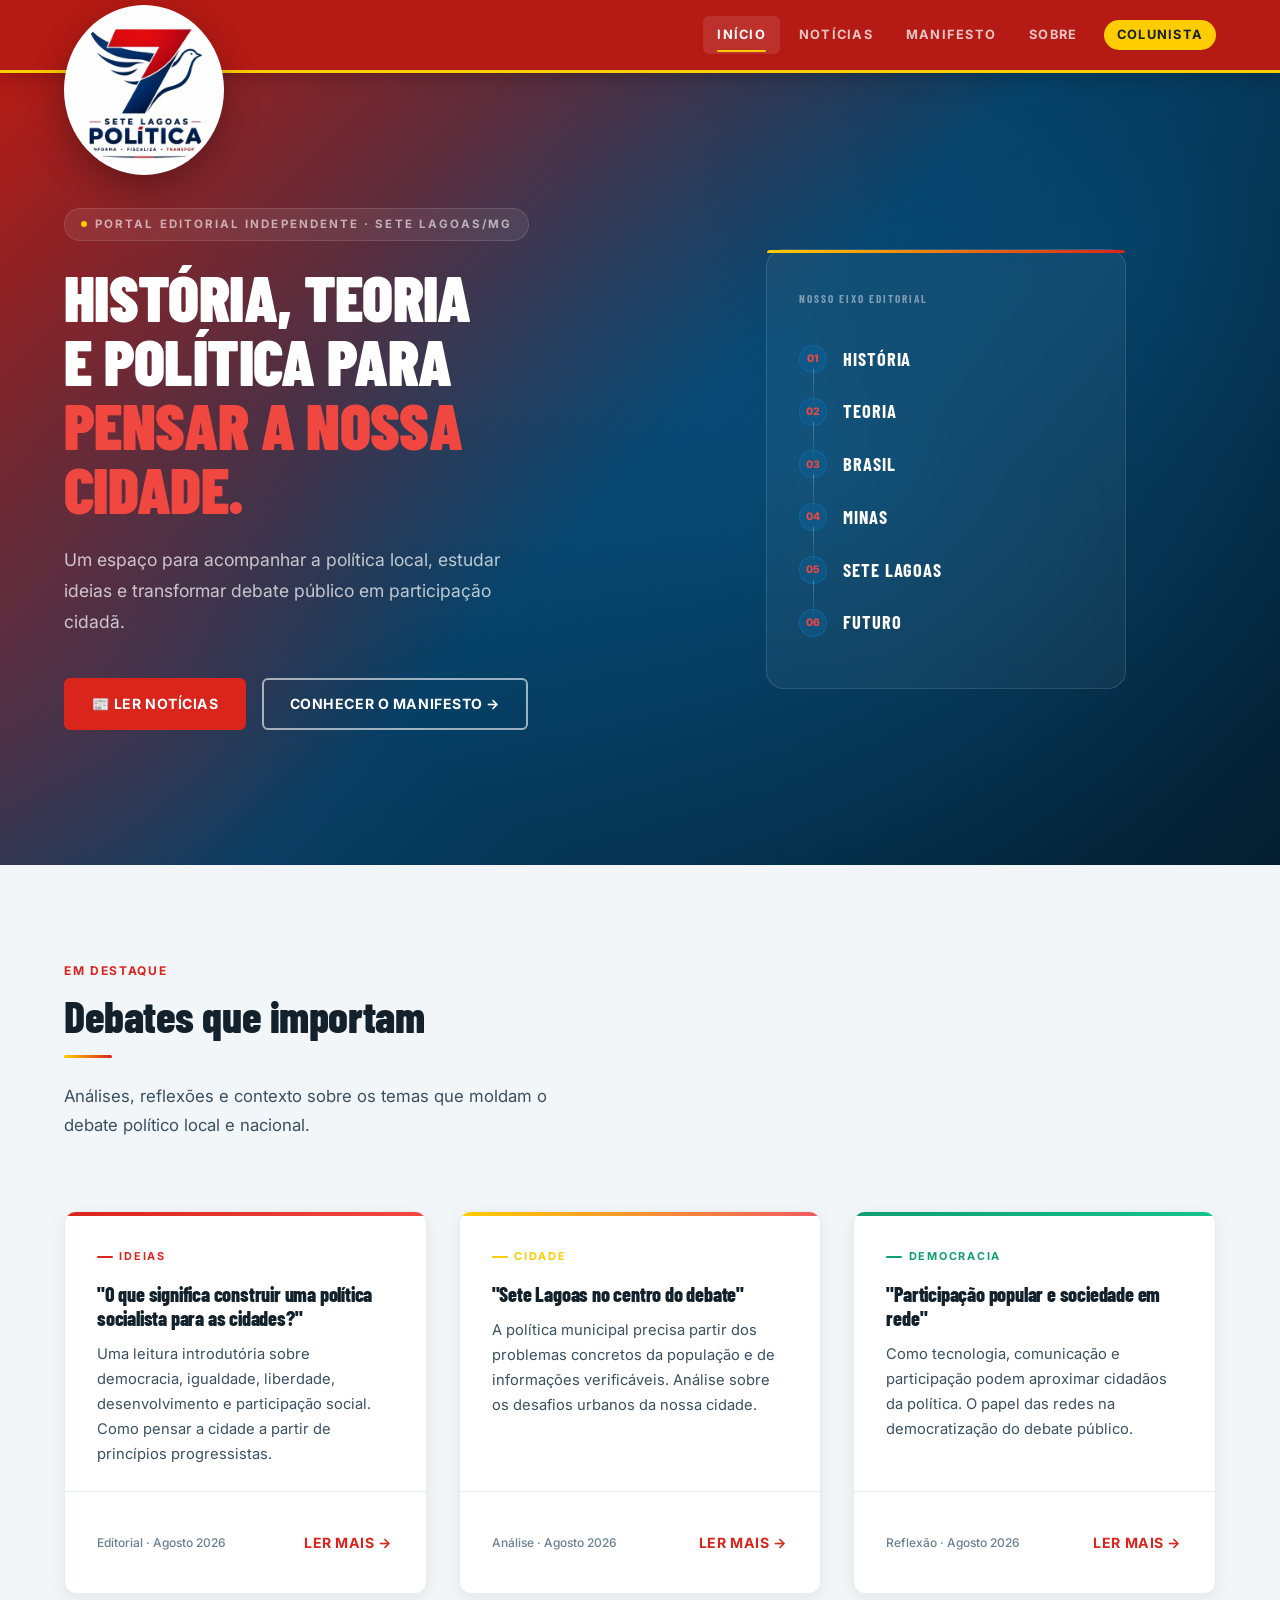
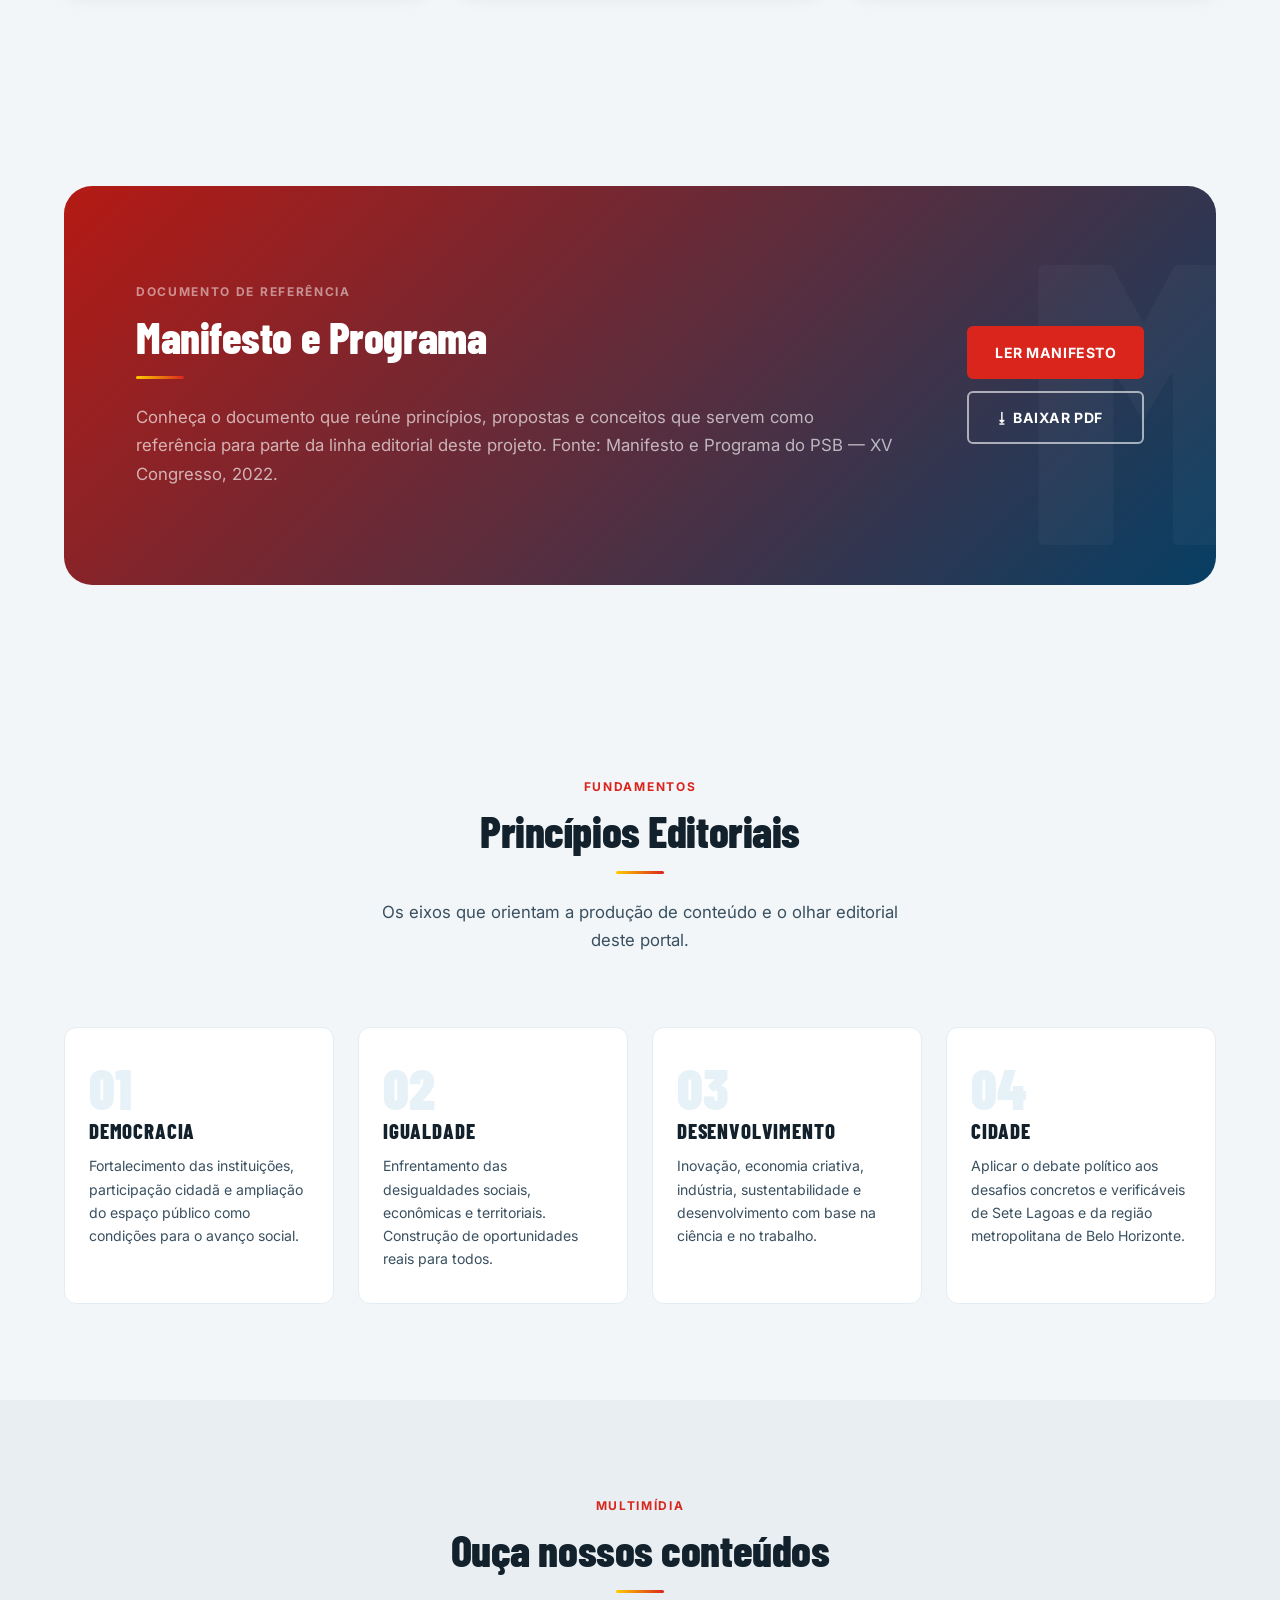
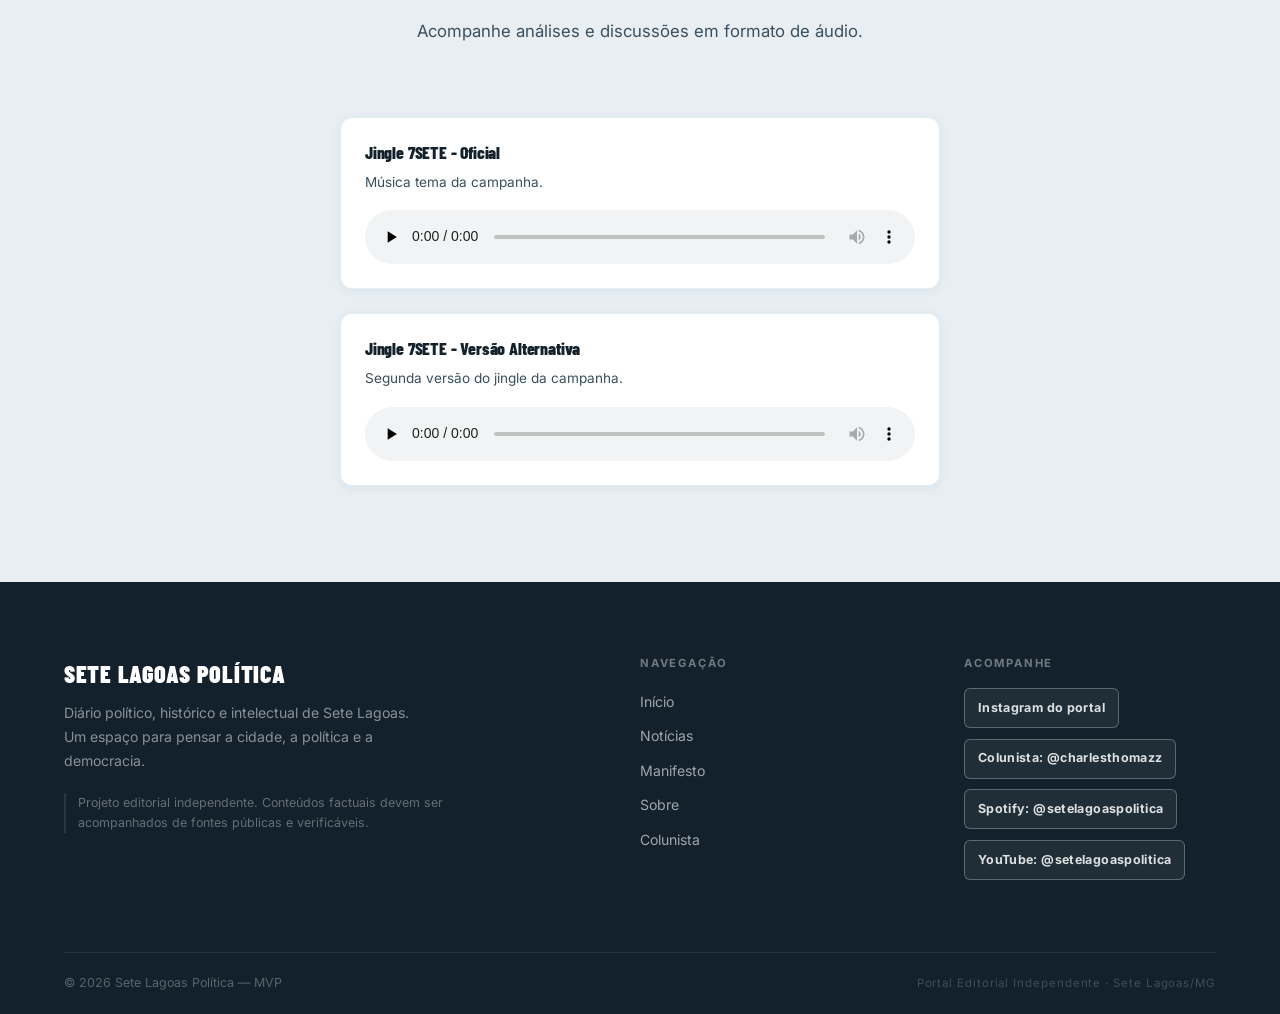
==== index.html @ 6dd32fa7 "add liks rodapé" ====
<!DOCTYPE html>
<html lang="pt-BR">
<head>
  <meta charset="UTF-8" />
  <meta name="viewport" content="width=device-width, initial-scale=1.0" />
  <meta name="description" content="Sete Lagoas Política — Diário político, histórico e intelectual de Sete Lagoas. Política municipal, análises, história e participação cidadã." />
  <meta name="keywords" content="Sete Lagoas, política, democracia, Minas Gerais, participação cidadã, análise política" />
  <meta property="og:title" content="Sete Lagoas Política" />
  <meta property="og:description" content="Diário político, histórico e intelectual de Sete Lagoas." />
  <meta property="og:type" content="website" />
  <title>Sete Lagoas Política — Início</title>
  <link rel="stylesheet" href="assets/css/style.css" />
  <link rel="preconnect" href="https://fonts.googleapis.com" />
  <link rel="preconnect" href="https://fonts.gstatic.com" crossorigin />
  <link href="https://fonts.googleapis.com/css2?family=Inter:wght@400;500;600;700;800;900&family=Barlow+Condensed:wght@500;700;800;900&display=swap" rel="stylesheet" />
</head>
<body>

<!-- Barra de progresso de leitura -->
<div id="reading-progress" class="reading-progress" role="progressbar" aria-valuemin="0" aria-valuemax="100" aria-label="Progresso de leitura"></div>

<!-- ═══════════════════════════════════════════
     HEADER
     ═══════════════════════════════════════════ -->
<header class="site-header" role="banner">
  <div class="container header-inner">

    <!-- Logo -->
    <a href="index.html" class="site-logo logo-emblema" aria-label="Sete Lagoas Política — Início">
      <img src="assets/img/logo-384.webp" alt="Logo Sete Lagoas Política" width="384" height="384" decoding="async">
    </a>

    <!-- Navegação Desktop -->
    <nav class="site-nav" aria-label="Navegação principal">
      <a href="index.html"     class="nav-link" aria-current="page">Início</a>
      <a href="noticias.html"  class="nav-link">Notícias</a>
      <a href="manifesto.html" class="nav-link">Manifesto</a>
      <a href="sobre.html"     class="nav-link">Sobre</a>
      <a href="colunista.html" class="nav-link nav-colunista">Colunista</a>
    </nav>

    <!-- Botão Hamburger -->
    <button
      id="menu-toggle"
      class="menu-toggle"
      aria-label="Abrir menu"
      aria-expanded="false"
      aria-controls="mobile-nav"
    >
      <span></span>
      <span></span>
      <span></span>
    </button>

  </div>

  <!-- Navegação Mobile -->
  <nav id="mobile-nav" class="mobile-nav" aria-label="Menu mobile" aria-hidden="true">
    <a href="index.html"     class="mobile-nav-link">Início</a>
    <a href="noticias.html"  class="mobile-nav-link">Notícias</a>
    <a href="manifesto.html" class="mobile-nav-link">Manifesto</a>
    <a href="sobre.html"     class="mobile-nav-link">Sobre</a>
    <a href="colunista.html" class="mobile-nav-link">Colunista</a>
  </nav>
</header>

<!-- ═══════════════════════════════════════════
     MAIN
     ═══════════════════════════════════════════ -->
<main id="conteudo-principal">

  <!-- ─── HERO ─── -->
  <section class="hero" aria-label="Destaque principal">
    <div class="container">
      <div class="hero-grid">

        <!-- Conteúdo Hero -->
        <div class="hero-content">
          <span class="hero-label">
            <span class="hero-label-dot" aria-hidden="true"></span>
            Portal Editorial Independente · Sete Lagoas/MG
          </span>

          <h1 class="hero-title">
            HISTÓRIA, TEORIA<br />
            E POLÍTICA PARA<br />
            <em>PENSAR A NOSSA CIDADE.</em>
          </h1>

          <p class="hero-text">
            Um espaço para acompanhar a política local, estudar ideias e transformar
            debate público em participação cidadã.
          </p>

          <div class="hero-actions">
            <a href="noticias.html" class="btn btn-primary">
              &#128240; Ler Notícias
            </a>
            <a href="manifesto.html" class="btn btn-outline">
              Conhecer o Manifesto &#8594;
            </a>
          </div>
        </div>

        <!-- Visual Eixo Editorial -->
        <div class="hero-visual" aria-hidden="true">
          <div class="eixo-card">
            <p class="eixo-titulo">Nosso Eixo Editorial</p>
            <ol class="eixo-lista">
              <li class="eixo-item">
                <span class="eixo-num">01</span>
                <span class="eixo-text">História</span>
              </li>
              <li class="eixo-item">
                <span class="eixo-num">02</span>
                <span class="eixo-text">Teoria</span>
              </li>
              <li class="eixo-item">
                <span class="eixo-num">03</span>
                <span class="eixo-text">Brasil</span>
              </li>
              <li class="eixo-item">
                <span class="eixo-num">04</span>
                <span class="eixo-text">Minas</span>
              </li>
              <li class="eixo-item">
                <span class="eixo-num">05</span>
                <span class="eixo-text">Sete Lagoas</span>
              </li>
              <li class="eixo-item">
                <span class="eixo-num">06</span>
                <span class="eixo-text">Futuro</span>
              </li>
            </ol>
          </div>
        </div>

      </div>
    </div>
  </section>

  <!-- ─── DESTAQUES ─── -->
  <section class="section" id="destaques" aria-labelledby="titulo-destaques">
    <div class="container">
      <header class="section-header">
        <span class="section-eyebrow">Em Destaque</span>
        <h2 class="section-title" id="titulo-destaques">Debates que importam</h2>
        <div class="divider"></div>
        <p class="section-subtitle">
          Análises, reflexões e contexto sobre os temas que moldam o debate político
          local e nacional.
        </p>
      </header>

      <div class="cards-grid">

        <!-- Card 1 -->
        <article class="card fade-in" aria-labelledby="card-titulo-1">
          <div class="card-accent" aria-hidden="true"></div>
          <div class="card-body">
            <p class="card-category">Ideias</p>
            <h3 class="card-title" id="card-titulo-1">
              "O que significa construir uma política socialista para as cidades?"
            </h3>
            <p class="card-text">
              Uma leitura introdutória sobre democracia, igualdade, liberdade,
              desenvolvimento e participação social. Como pensar a cidade a partir
              de princípios progressistas.
            </p>
          </div>
          <footer class="card-footer">
            <span class="card-date">Editorial · Agosto 2026</span>
            <a href="manifesto.html" class="btn btn-ghost" aria-label="Ler mais sobre política socialista">
              Ler mais &#8594;
            </a>
          </footer>
        </article>

        <!-- Card 2 -->
        <article class="card fade-in" aria-labelledby="card-titulo-2">
          <div class="card-accent" aria-hidden="true"></div>
          <div class="card-body">
            <p class="card-category">Cidade</p>
            <h3 class="card-title" id="card-titulo-2">
              "Sete Lagoas no centro do debate"
            </h3>
            <p class="card-text">
              A política municipal precisa partir dos problemas concretos da
              população e de informações verificáveis. Análise sobre os desafios
              urbanos da nossa cidade.
            </p>
          </div>
          <footer class="card-footer">
            <span class="card-date">Análise · Agosto 2026</span>
            <a href="noticias.html" class="btn btn-ghost" aria-label="Ler mais sobre Sete Lagoas">
              Ler mais &#8594;
            </a>
          </footer>
        </article>

        <!-- Card 3 -->
        <article class="card fade-in" aria-labelledby="card-titulo-3">
          <div class="card-accent" aria-hidden="true"></div>
          <div class="card-body">
            <p class="card-category">Democracia</p>
            <h3 class="card-title" id="card-titulo-3">
              "Participação popular e sociedade em rede"
            </h3>
            <p class="card-text">
              Como tecnologia, comunicação e participação podem aproximar cidadãos
              da política. O papel das redes na democratização do debate público.
            </p>
          </div>
          <footer class="card-footer">
            <span class="card-date">Reflexão · Agosto 2026</span>
            <a href="noticias.html" class="btn btn-ghost" aria-label="Ler mais sobre democracia digital">
              Ler mais &#8594;
            </a>
          </footer>
        </article>

      </div>
    </div>
  </section>

  <!-- ─── MANIFESTO BLOCO ─── -->
  <section class="section" id="manifesto-home" aria-labelledby="titulo-manifesto-home">
    <div class="container">
      <div class="manifesto-bloco fade-in">
        <div class="manifesto-bloco-texto">
          <span class="section-eyebrow">Documento de Referência</span>
          <h2 class="section-title" id="titulo-manifesto-home">Manifesto e Programa</h2>
          <div class="divider"></div>
          <p class="section-subtitle">
            Conheça o documento que reúne princípios, propostas e conceitos que
            servem como referência para parte da linha editorial deste projeto.
            Fonte: Manifesto e Programa do PSB — XV Congresso, 2022.
          </p>
        </div>
        <div class="manifesto-actions">
          <a href="manifesto.html" class="btn btn-primary">
            Ler Manifesto
          </a>
          <a
            href="documentos/Manifesto_e_Programa_do_PSB.pdf"
            class="btn btn-outline"
            download="Manifesto_e_Programa_do_PSB.pdf"
            aria-label="Baixar PDF do Manifesto e Programa do PSB"
          >
            &#11123; Baixar PDF
          </a>
        </div>
      </div>
    </div>
  </section>

  <!-- ─── PRINCÍPIOS ─── -->
  <section class="section" id="principios" aria-labelledby="titulo-principios">
    <div class="container">
      <header class="section-header centered">
        <span class="section-eyebrow">Fundamentos</span>
        <h2 class="section-title" id="titulo-principios">Princípios Editoriais</h2>
        <div class="divider" style="margin:1rem auto 1.5rem;"></div>
        <p class="section-subtitle">
          Os eixos que orientam a produção de conteúdo e o olhar editorial deste portal.
        </p>
      </header>

      <div class="principios-grid">

        <div class="principio-item fade-in">
          <p class="principio-num" aria-hidden="true">01</p>
          <h3 class="principio-titulo">Democracia</h3>
          <p class="principio-texto">
            Fortalecimento das instituições, participação cidadã e ampliação do
            espaço público como condições para o avanço social.
          </p>
        </div>

        <div class="principio-item fade-in">
          <p class="principio-num" aria-hidden="true">02</p>
          <h3 class="principio-titulo">Igualdade</h3>
          <p class="principio-texto">
            Enfrentamento das desigualdades sociais, econômicas e territoriais.
            Construção de oportunidades reais para todos.
          </p>
        </div>

        <div class="principio-item fade-in">
          <p class="principio-num" aria-hidden="true">03</p>
          <h3 class="principio-titulo">Desenvolvimento</h3>
          <p class="principio-texto">
            Inovação, economia criativa, indústria, sustentabilidade e
            desenvolvimento com base na ciência e no trabalho.
          </p>
        </div>

        <div class="principio-item fade-in">
          <p class="principio-num" aria-hidden="true">04</p>
          <h3 class="principio-titulo">Cidade</h3>
          <p class="principio-texto">
            Aplicar o debate político aos desafios concretos e verificáveis
            de Sete Lagoas e da região metropolitana de Belo Horizonte.
          </p>
        </div>

      </div>
    </div>
  </section>

  <!-- ─── MULTIMÍDIA / ÁUDIO ─── -->
  <section class="section section-alt" id="audio" aria-labelledby="titulo-audio">
    <div class="container">
      <header class="section-header centered">
        <span class="section-eyebrow">Multimídia</span>
        <h2 class="section-title" id="titulo-audio">Ouça nossos conteúdos</h2>
        <div class="divider" style="margin:1rem auto 1.5rem;"></div>
        <p class="section-subtitle">
          Acompanhe análises e discussões em formato de áudio.
        </p>
      </header>

      <div class="audio-list">
        
        <!-- Áudio 1 -->
        <article class="card fade-in audio-card">
          <div class="card-body">
            <h3 class="card-title">Jingle 7SETE - Oficial</h3>
            <p class="card-text">Música tema da campanha.</p>
            <audio controls preload="none">
              <source src="assets/audio/7SETE.mp3" type="audio/mpeg">
              Seu navegador não suporta o elemento de áudio.
            </audio>
          </div>
        </article>

        <!-- Áudio 2 -->
        <article class="card fade-in audio-card">
          <div class="card-body">
            <h3 class="card-title">Jingle 7SETE - Versão Alternativa</h3>
            <p class="card-text">Segunda versão do jingle da campanha.</p>
            <audio controls preload="none">
              <source src="assets/audio/7SETE-v2.mp3" type="audio/mpeg">
              Seu navegador não suporta o elemento de áudio.
            </audio>
          </div>
        </article>

      </div>
    </div>
  </section>

</main>

<!-- ═══════════════════════════════════════════
     FOOTER
     ═══════════════════════════════════════════ -->
<footer class="site-footer" role="contentinfo">
  <div class="container">
    <div class="footer-grid">

      <div class="footer-brand">
        <p class="footer-brand-name">SETE LAGOAS POLÍTICA</p>
        <p class="footer-brand-desc">
          Diário político, histórico e intelectual de Sete Lagoas.
          Um espaço para pensar a cidade, a política e a democracia.
        </p>
        <p class="footer-aviso">
          Projeto editorial independente. Conteúdos factuais devem ser acompanhados
          de fontes públicas e verificáveis.
        </p>
      </div>

      <nav aria-label="Links do rodapé">
        <p class="footer-nav-title">Navegação</p>
        <ul class="footer-nav-list">
          <li><a href="index.html"     class="footer-nav-link">Início</a></li>
          <li><a href="noticias.html"  class="footer-nav-link">Notícias</a></li>
          <li><a href="manifesto.html" class="footer-nav-link">Manifesto</a></li>
          <li><a href="sobre.html"     class="footer-nav-link">Sobre</a></li>
          <li><a href="colunista.html" class="footer-nav-link">Colunista</a></li>
        </ul>
      </nav>

      <nav aria-label="Redes sociais">
        <p class="footer-nav-title">Acompanhe</p>
        <ul class="footer-social-list">
          <li><a href="https://www.instagram.com/setelagoaspolitica/" class="footer-social-link" target="_blank" rel="noopener noreferrer">Instagram do portal</a></li>
          <li><a href="https://www.instagram.com/charlesthomazz/" class="footer-social-link" target="_blank" rel="noopener noreferrer">Colunista: @charlesthomazz</a></li>
          <li><a href="https://open.spotify.com/user/setelagoaspolitica" class="footer-social-link" target="_blank" rel="noopener noreferrer">Spotify: @setelagoaspolitica</a></li>
          <li><a href="https://www.youtube.com/@setelagoaspolitica" class="footer-social-link" target="_blank" rel="noopener noreferrer">YouTube: @setelagoaspolitica</a></li>
        </ul>
      </nav>

    </div>

    <div class="footer-bottom">
      <p class="footer-copy">© 2026 Sete Lagoas Política — MVP</p>
      <p class="footer-tag">Portal Editorial Independente · Sete Lagoas/MG</p>
    </div>
  </div>
</footer>

<script src="assets/js/app.js"></script>
</body>
</html>
---- assets/css/style.css ----
/* ============================================================
   SETE LAGOAS POLÍTICA — style.css
   Arquitetura: design system → base → layout → componentes
   ============================================================ */

/* ── Tokens de Design ── */
:root {
  /* Cores primárias (Adaptadas para PSB: Vermelho e Amarelo) */
  --azul:         #DA251D; /* Vermelho PSB (Principal) */
  --azul-escuro:  #B51A14; /* Vermelho Escuro */
  --azul-claro:   #F04841; /* Vermelho Claro */
  --vermelho:     #FFCC00; /* Amarelo PSB (Secundária/Destaque) */
  --vermelho-esc: #E5B700; /* Amarelo Escuro */
  --branco:       #FFFFFF;

  /* Superfícies */
  --fundo:        #F2F6F8;
  --fundo-2:      #E8EEF2;
  --card-bg:      #FFFFFF;
  --header-bg:    var(--azul-escuro);

  /* Textos */
  --texto:        #12212B;
  --texto-suave:  #3a5060;
  --texto-muted:  #6b8090;

  /* Bordas */
  --borda:        #D0DCE4;
  --borda-suave:  #e4edf2;

  /* Tipografia */
  --font-corpo:   'Inter', system-ui, -apple-system, sans-serif;
  --font-titulo:  'Barlow Condensed', 'Inter', sans-serif;

  /* Espaçamentos */
  --gap-xs:   0.5rem;
  --gap-sm:   1rem;
  --gap-md:   1.5rem;
  --gap-lg:   2rem;
  --gap-xl:   3rem;
  --gap-2xl:  4.5rem;
  --gap-3xl:  6rem;

  /* Container */
  --container: 1200px;
  --container-pad: 1.5rem;

  /* Bordas arredondadas */
  --radius-sm:  6px;
  --radius-md:  12px;
  --radius-lg:  18px;
  --radius-xl:  28px;

  /* Sombras */
  --shadow-sm:  0 2px 8px rgba(8, 118, 185, 0.08);
  --shadow-md:  0 6px 24px rgba(8, 118, 185, 0.12);
  --shadow-lg:  0 16px 48px rgba(7, 81, 127, 0.16);
  --shadow-card: 0 4px 16px rgba(18, 33, 43, 0.07);

  /* Transições */
  --ease:       cubic-bezier(0.25, 0.46, 0.45, 0.94);
  --trans-fast: 0.18s var(--ease);
  --trans-med:  0.3s var(--ease);
  --trans-slow: 0.5s var(--ease);
}

/* ── Reset & Base ── */
*, *::before, *::after {
  box-sizing: border-box;
  margin: 0;
  padding: 0;
}

html {
  scroll-behavior: smooth;
  font-size: 16px;
  -webkit-text-size-adjust: 100%;
}

body {
  font-family: var(--font-corpo);
  background-color: var(--fundo);
  color: var(--texto);
  line-height: 1.65;
  min-height: 100vh;
  overflow-x: hidden;
  -webkit-font-smoothing: antialiased;
}

img {
  max-width: 100%;
  height: auto;
  display: block;
}

a {
  color: var(--azul);
  text-decoration: none;
  transition: color var(--trans-fast);
}

a:hover { color: var(--azul-escuro); }

a:focus-visible,
button:focus-visible {
  outline: 3px solid var(--azul);
  outline-offset: 3px;
  border-radius: 4px;
}

ul { list-style: none; }

/* ── Utilitários ── */
.container {
  width: 100%;
  max-width: var(--container);
  margin: 0 auto;
  padding: 0 var(--container-pad);
}

.sr-only {
  position: absolute;
  width: 1px;
  height: 1px;
  padding: 0;
  margin: -1px;
  overflow: hidden;
  clip: rect(0,0,0,0);
  white-space: nowrap;
  border: 0;
}

/* ── Tipografia ── */
h1, h2, h3, h4, h5, h6 {
  font-family: var(--font-titulo);
  font-weight: 700;
  line-height: 1.1;
  letter-spacing: -0.01em;
  color: var(--texto);
}

.section-eyebrow {
  font-family: var(--font-corpo);
  font-size: 0.75rem;
  font-weight: 700;
  letter-spacing: 0.14em;
  text-transform: uppercase;
  color: var(--azul);
  display: block;
  margin-bottom: 0.75rem;
}

.section-title {
  font-family: var(--font-titulo);
  font-size: clamp(2rem, 4vw, 2.75rem);
  font-weight: 800;
  color: var(--texto);
  line-height: 1.05;
}

.section-subtitle {
  font-size: 1.05rem;
  color: var(--texto-suave);
  max-width: 540px;
  line-height: 1.7;
}

/* ── Botões ── */
.btn {
  display: inline-flex;
  align-items: center;
  gap: 0.5rem;
  font-family: var(--font-corpo);
  font-size: 0.88rem;
  font-weight: 700;
  letter-spacing: 0.04em;
  text-transform: uppercase;
  padding: 0.8rem 1.6rem;
  border-radius: var(--radius-sm);
  border: 2px solid transparent;
  cursor: pointer;
  transition: all var(--trans-med);
  text-decoration: none;
  white-space: nowrap;
  position: relative;
  overflow: hidden;
}

.btn::before {
  content: '';
  position: absolute;
  inset: 0;
  background: rgba(255,255,255,0.12);
  opacity: 0;
  transition: opacity var(--trans-fast);
}

.btn:hover::before { opacity: 1; }

.btn-primary {
  background: var(--azul);
  color: var(--branco);
  border-color: var(--azul);
}

.btn-primary:hover {
  background: var(--azul-escuro);
  border-color: var(--azul-escuro);
  color: var(--branco);
  transform: translateY(-2px);
  box-shadow: var(--shadow-md);
}

.btn-outline {
  background: transparent;
  color: var(--branco);
  border-color: rgba(255,255,255,0.6);
}

.btn-outline:hover {
  background: rgba(255,255,255,0.12);
  border-color: var(--branco);
  color: var(--branco);
  transform: translateY(-2px);
}

.btn-outline-azul {
  background: transparent;
  color: var(--azul);
  border-color: var(--azul);
}

.btn-outline-azul:hover {
  background: var(--azul);
  color: var(--branco);
  transform: translateY(-2px);
  box-shadow: var(--shadow-md);
}

.btn-vermelho {
  background: var(--vermelho);
  color: var(--branco);
  border-color: var(--vermelho);
}

.btn-vermelho:hover {
  background: var(--vermelho-esc);
  border-color: var(--vermelho-esc);
  color: var(--branco);
  transform: translateY(-2px);
  box-shadow: 0 6px 24px rgba(229,35,43,0.3);
}

.btn-ghost {
  background: transparent;
  color: var(--azul);
  border-color: transparent;
  padding-left: 0;
  padding-right: 0;
}

.btn-ghost:hover {
  color: var(--azul-escuro);
  gap: 0.75rem;
}

.btn-ghost::before { display: none; }

/* ── HEADER ── */
.site-header {
  position: sticky;
  top: 0;
  z-index: 1000;
  background: var(--header-bg);
  border-bottom: 3px solid var(--vermelho);
  box-shadow: 0 2px 20px rgba(0,0,0,0.25);
}

.header-inner {
  display: flex;
  align-items: center;
  justify-content: space-between;
  height: 70px;
}

/* Logo */
.site-logo {
  display: flex;
  align-items: center;
  gap: 0.85rem;
  text-decoration: none;
  flex-shrink: 0;
}

.logo-badge {
  width: 44px;
  height: 44px;
  background: linear-gradient(135deg, var(--azul) 0%, var(--azul-escuro) 100%);
  border: 2px solid rgba(255,255,255,0.25);
  border-radius: var(--radius-sm);
  display: flex;
  align-items: center;
  justify-content: center;
  font-family: var(--font-titulo);
  font-size: 1.1rem;
  font-weight: 900;
  color: var(--branco);
  letter-spacing: -0.02em;
  flex-shrink: 0;
  transition: transform var(--trans-fast);
}

.site-logo:hover .logo-badge { transform: rotate(-3deg) scale(1.05); }

.logo-text { display: flex; flex-direction: column; }

.logo-text-main {
  font-family: var(--font-titulo);
  font-size: 1.2rem;
  font-weight: 800;
  color: var(--branco);
  line-height: 1;
  letter-spacing: 0.02em;
}

.logo-text-sub {
  font-size: 0.6rem;
  font-weight: 600;
  letter-spacing: 0.18em;
  text-transform: uppercase;
  color: rgba(255,255,255,0.55);
  line-height: 1;
  margin-top: 2px;
}

/* Navegação Desktop */
.site-nav {
  display: flex;
  align-items: center;
  gap: 0.25rem;
}

.nav-link {
  font-size: 0.8rem;
  font-weight: 700;
  letter-spacing: 0.1em;
  text-transform: uppercase;
  color: rgba(255,255,255,0.75);
  padding: 0.5rem 0.9rem;
  border-radius: var(--radius-sm);
  transition: all var(--trans-fast);
  text-decoration: none;
  position: relative;
}

.nav-link::after {
  content: '';
  position: absolute;
  bottom: 2px;
  left: 0.9rem;
  right: 0.9rem;
  height: 2px;
  background: var(--vermelho);
  border-radius: 2px;
  transform: scaleX(0);
  transition: transform var(--trans-med);
}

.nav-link:hover,
.nav-link.active {
  color: var(--branco);
  background: rgba(255,255,255,0.1);
}

.nav-link:hover::after,
.nav-link.active::after {
  transform: scaleX(1);
}

/* Menu Hamburger */
.menu-toggle {
  display: none;
  flex-direction: column;
  justify-content: center;
  gap: 5px;
  width: 40px;
  height: 40px;
  background: rgba(255,255,255,0.1);
  border: 1px solid rgba(255,255,255,0.2);
  border-radius: var(--radius-sm);
  cursor: pointer;
  padding: 0 10px;
  transition: background var(--trans-fast);
}

.menu-toggle:hover { background: rgba(255,255,255,0.18); }

.menu-toggle span {
  display: block;
  width: 100%;
  height: 2px;
  background: var(--branco);
  border-radius: 2px;
  transition: all var(--trans-med);
  transform-origin: center;
}

.menu-toggle.is-active span:nth-child(1) {
  transform: translateY(7px) rotate(45deg);
}

.menu-toggle.is-active span:nth-child(2) { opacity: 0; transform: scaleX(0); }

.menu-toggle.is-active span:nth-child(3) {
  transform: translateY(-7px) rotate(-45deg);
}

/* Logo Emblema */
.logo-emblema {
  width: 160px;
  position: relative;
  height: 100%;
}
.logo-emblema img {
  position: absolute;
  top: 5px;
  left: 0;
  width: 170px;
  height: 170px;
  object-fit: cover;
  object-position: center 10%;
  border-radius: 50%;
  box-shadow: 0 12px 35px rgba(0,0,0,0.3);
  border: 5px solid var(--branco);
  background: var(--branco);
  z-index: 2000;
  transition: transform 0.4s cubic-bezier(0.175, 0.885, 0.32, 1.275);
}
.logo-emblema img:hover {
  transform: scale(1.05);
}

/* Bloco Charles Thomaz */
.charles-bloco {
  background: var(--card-bg);
  border-radius: var(--radius-xl);
  padding: 4rem;
  box-shadow: var(--shadow-lg);
}
.charles-img {
  width: 160px;
  height: 160px;
  object-fit: cover;
  border-radius: 50%;
  border: 4px solid var(--vermelho);
  box-shadow: var(--shadow-md);
  margin-bottom: 1.5rem;
}
.charles-quote {
  font-weight: 700;
  color: var(--texto);
  font-size: 1.25rem;
  text-align: center;
  border-left: 4px solid var(--vermelho);
  padding-left: 1rem;
  border-right: 4px solid var(--vermelho);
  padding-right: 1rem;
  display: inline-block;
  margin-left: auto;
  margin-right: auto;
  width: 100%;
}
.charles-bloco-destaque {
  background: var(--fundo-2);
  padding: 2rem;
  border-radius: var(--radius-md);
  margin-bottom: 2.5rem;
  border-left: 4px solid var(--azul);
}

/* Eixos de Ação */
.mobile-nav {
  display: none;
  flex-direction: column;
  background: var(--azul-escuro);
  border-top: 1px solid rgba(255,255,255,0.1);
  padding: var(--gap-sm) 0;
  position: absolute;
  top: 100%;
  left: 0;
  right: 0;
  box-shadow: 0 8px 24px rgba(0,0,0,0.3);
  transform: translateY(-10px);
  opacity: 0;
  pointer-events: none;
  transition: all var(--trans-med);
}

.mobile-nav.is-open {
  display: flex;
  transform: translateY(0);
  opacity: 1;
  pointer-events: all;
}

.mobile-nav-link {
  display: block;
  font-size: 0.85rem;
  font-weight: 700;
  letter-spacing: 0.12em;
  text-transform: uppercase;
  color: rgba(255,255,255,0.8);
  padding: 0.9rem var(--container-pad);
  border-bottom: 1px solid rgba(255,255,255,0.07);
  transition: all var(--trans-fast);
}

.mobile-nav-link:hover {
  color: var(--branco);
  background: rgba(255,255,255,0.07);
  padding-left: calc(var(--container-pad) + 8px);
}

/* ── HERO ── */
.hero {
  background: linear-gradient(135deg, var(--azul-escuro) 0%, #063f64 50%, #041e30 100%);
  padding: var(--gap-3xl) 0;
  position: relative;
  overflow: hidden;
  min-height: 88vh;
  display: flex;
  align-items: center;
}

.hero::before {
  content: '';
  position: absolute;
  inset: 0;
  background:
    radial-gradient(ellipse 60% 80% at 65% 50%, rgba(8,118,185,0.25) 0%, transparent 70%),
    radial-gradient(ellipse 40% 60% at 10% 80%, rgba(229,35,43,0.08) 0%, transparent 60%);
  pointer-events: none;
}

.hero::after {
  content: '';
  position: absolute;
  top: -80px;
  right: -80px;
  width: 500px;
  height: 500px;
  border-radius: 50%;
  background: radial-gradient(circle, rgba(8,118,185,0.12) 0%, transparent 70%);
  pointer-events: none;
}

.hero-grid {
  display: grid;
  grid-template-columns: 1fr 1fr;
  gap: var(--gap-2xl);
  align-items: center;
  position: relative;
  z-index: 1;
}

.hero-label {
  display: inline-flex;
  align-items: center;
  gap: 0.5rem;
  font-size: 0.72rem;
  font-weight: 700;
  letter-spacing: 0.18em;
  text-transform: uppercase;
  color: rgba(255,255,255,0.6);
  background: rgba(255,255,255,0.07);
  border: 1px solid rgba(255,255,255,0.12);
  border-radius: 100px;
  padding: 0.4rem 1rem;
  margin-bottom: 1.5rem;
}

.hero-label-dot {
  width: 6px;
  height: 6px;
  border-radius: 50%;
  background: var(--vermelho);
  animation: pulse-dot 2s ease-in-out infinite;
}

@keyframes pulse-dot {
  0%, 100% { transform: scale(1); opacity: 1; }
  50%       { transform: scale(1.5); opacity: 0.7; }
}

.hero-title {
  font-family: var(--font-titulo);
  font-size: clamp(2.4rem, 5vw, 4rem);
  font-weight: 900;
  color: var(--branco);
  line-height: 1.0;
  letter-spacing: -0.01em;
  margin-bottom: 1.5rem;
}

.hero-title em {
  font-style: normal;
  color: var(--azul-claro);
}

.hero-text {
  font-size: 1.1rem;
  color: rgba(255,255,255,0.72);
  line-height: 1.75;
  margin-bottom: 2.5rem;
  max-width: 480px;
}

.hero-actions {
  display: flex;
  gap: 1rem;
  flex-wrap: wrap;
}

/* Hero Visual */
.hero-visual {
  display: flex;
  align-items: center;
  justify-content: center;
}

.eixo-card {
  background: rgba(255,255,255,0.05);
  border: 1px solid rgba(255,255,255,0.12);
  border-radius: var(--radius-lg);
  padding: 2.5rem 2rem;
  backdrop-filter: blur(12px);
  width: 100%;
  max-width: 360px;
  position: relative;
}

.eixo-card::before {
  content: '';
  position: absolute;
  top: 0;
  left: 0;
  right: 0;
  height: 3px;
  background: linear-gradient(90deg, var(--vermelho), var(--azul));
  border-radius: var(--radius-lg) var(--radius-lg) 0 0;
}

.eixo-titulo {
  font-family: var(--font-titulo);
  font-size: 0.7rem;
  font-weight: 700;
  letter-spacing: 0.18em;
  text-transform: uppercase;
  color: rgba(255,255,255,0.45);
  margin-bottom: 1.5rem;
}

.eixo-lista {
  display: flex;
  flex-direction: column;
  gap: 0;
}

.eixo-item {
  display: flex;
  align-items: center;
  gap: 1rem;
  padding: 0.7rem 0;
  position: relative;
}

.eixo-item:not(:last-child)::after {
  content: '';
  position: absolute;
  left: 14px;
  top: calc(50% + 10px);
  width: 1px;
  height: calc(100% - 10px);
  background: linear-gradient(to bottom, rgba(255,255,255,0.25), transparent);
}

.eixo-num {
  width: 28px;
  height: 28px;
  border-radius: 50%;
  background: rgba(8,118,185,0.25);
  border: 1px solid rgba(8,118,185,0.5);
  display: flex;
  align-items: center;
  justify-content: center;
  font-size: 0.65rem;
  font-weight: 800;
  color: var(--azul-claro);
  flex-shrink: 0;
}

.eixo-text {
  font-family: var(--font-titulo);
  font-size: 1.15rem;
  font-weight: 700;
  letter-spacing: 0.05em;
  color: var(--branco);
  text-transform: uppercase;
}

/* ── SEÇÕES GERAIS ── */
.section {
  padding: var(--gap-3xl) 0;
}

.section-alt { background: var(--fundo-2); }
.section-dark {
  background: linear-gradient(135deg, var(--azul-escuro) 0%, #063f64 100%);
  color: var(--branco);
}

.section-header {
  margin-bottom: var(--gap-2xl);
}

.section-header.centered { text-align: center; }
.section-header.centered .section-subtitle {
  margin: 0.75rem auto 0;
}

/* ── DESTAQUES / CARDS ── */
.cards-grid {
  display: grid;
  grid-template-columns: repeat(3, 1fr);
  gap: var(--gap-lg);
}

.card {
  background: var(--card-bg);
  border-radius: var(--radius-md);
  border: 1px solid var(--borda-suave);
  overflow: hidden;
  transition: all var(--trans-med);
  display: flex;
  flex-direction: column;
  box-shadow: var(--shadow-card);
}

.card:hover {
  transform: translateY(-6px);
  box-shadow: var(--shadow-lg);
  border-color: rgba(8,118,185,0.2);
}

.card-accent {
  height: 4px;
  background: linear-gradient(90deg, var(--azul), var(--azul-claro));
  flex-shrink: 0;
}

.card:nth-child(2) .card-accent {
  background: linear-gradient(90deg, var(--vermelho), #f05a60);
}

.card:nth-child(3) .card-accent {
  background: linear-gradient(90deg, #0f9e6e, #14c48a);
}

.card-body {
  padding: var(--gap-lg) var(--gap-lg) var(--gap-md);
  flex: 1;
  display: flex;
  flex-direction: column;
}

.card-category {
  font-size: 0.68rem;
  font-weight: 700;
  letter-spacing: 0.16em;
  text-transform: uppercase;
  color: var(--azul);
  margin-bottom: var(--gap-sm);
  display: flex;
  align-items: center;
  gap: 0.4rem;
}

.card-category::before {
  content: '';
  width: 16px;
  height: 2px;
  background: var(--azul);
  border-radius: 2px;
  display: inline-block;
}

.card:nth-child(2) .card-category { color: var(--vermelho); }
.card:nth-child(2) .card-category::before { background: var(--vermelho); }
.card:nth-child(3) .card-category { color: #0f9e6e; }
.card:nth-child(3) .card-category::before { background: #0f9e6e; }

.card-title {
  font-family: var(--font-titulo);
  font-size: 1.25rem;
  font-weight: 800;
  color: var(--texto);
  line-height: 1.2;
  margin-bottom: 0.75rem;
}

.card-text {
  font-size: 0.92rem;
  color: var(--texto-suave);
  line-height: 1.7;
  flex: 1;
}

.card-footer {
  padding: var(--gap-md) var(--gap-lg);
  border-top: 1px solid var(--borda-suave);
  display: flex;
  align-items: center;
  justify-content: space-between;
}

.card-date {
  font-size: 0.75rem;
  color: var(--texto-muted);
  font-weight: 500;
}

/* ── MANIFESTO BLOCO ── */
.manifesto-bloco {
  background: linear-gradient(135deg, var(--azul-escuro) 0%, #063f64 100%);
  border-radius: var(--radius-xl);
  padding: var(--gap-3xl) var(--gap-2xl);
  display: grid;
  grid-template-columns: 1fr auto;
  gap: var(--gap-2xl);
  align-items: center;
  position: relative;
  overflow: hidden;
}

.manifesto-bloco::before {
  content: 'M';
  position: absolute;
  right: -40px;
  top: 50%;
  transform: translateY(-50%);
  font-family: var(--font-titulo);
  font-size: 400px;
  font-weight: 900;
  color: rgba(255,255,255,0.03);
  line-height: 1;
  pointer-events: none;
  user-select: none;
}

.manifesto-bloco .section-eyebrow { color: rgba(255,255,255,0.5); }
.manifesto-bloco .section-title   { color: var(--branco); }
.manifesto-bloco .section-subtitle { color: rgba(255,255,255,0.65); max-width: 100%; }

.manifesto-actions {
  display: flex;
  flex-direction: column;
  gap: 0.75rem;
  flex-shrink: 0;
}

/* ── PRINCÍPIOS ── */
.principios-grid {
  display: grid;
  grid-template-columns: repeat(4, 1fr);
  gap: var(--gap-md);
}

.principio-item {
  background: var(--card-bg);
  border: 1px solid var(--borda-suave);
  border-radius: var(--radius-md);
  padding: var(--gap-lg) var(--gap-md);
  transition: all var(--trans-med);
  position: relative;
  overflow: hidden;
}

.principio-item::before {
  content: '';
  position: absolute;
  bottom: 0;
  left: 0;
  right: 0;
  height: 3px;
  background: var(--azul);
  transform: scaleX(0);
  transition: transform var(--trans-med);
}

.principio-item:hover::before { transform: scaleX(1); }

.principio-item:hover {
  transform: translateY(-4px);
  box-shadow: var(--shadow-md);
  border-color: rgba(8,118,185,0.2);
}

.principio-num {
  font-family: var(--font-titulo);
  font-size: 3.5rem;
  font-weight: 900;
  color: rgba(8,118,185,0.1);
  line-height: 1;
  margin-bottom: 0.25rem;
  transition: color var(--trans-med);
}

.principio-item:hover .principio-num { color: rgba(8,118,185,0.2); }

.principio-titulo {
  font-family: var(--font-titulo);
  font-size: 1.3rem;
  font-weight: 800;
  color: var(--texto);
  letter-spacing: 0.04em;
  text-transform: uppercase;
  margin-bottom: 0.75rem;
}

.principio-texto {
  font-size: 0.88rem;
  color: var(--texto-suave);
  line-height: 1.65;
}

/* ── NOTÍCIAS PAGE ── */
.page-hero {
  background: linear-gradient(135deg, var(--azul-escuro) 0%, #063f64 100%);
  padding: var(--gap-2xl) 0;
  position: relative;
  overflow: hidden;
}

.page-hero::after {
  content: '';
  position: absolute;
  inset: 0;
  background: radial-gradient(ellipse 50% 80% at 80% 50%, rgba(8,118,185,0.2) 0%, transparent 70%);
  pointer-events: none;
}

.page-hero-inner {
  position: relative;
  z-index: 1;
}

.page-hero-title {
  font-family: var(--font-titulo);
  font-size: clamp(2.5rem, 5vw, 4rem);
  font-weight: 900;
  color: var(--branco);
  line-height: 1.0;
  margin-bottom: 0.75rem;
}

.page-hero-sub {
  font-size: 1.05rem;
  color: rgba(255,255,255,0.65);
}

/* Filtros */
.filtros-bar {
  background: var(--card-bg);
  border-bottom: 1px solid var(--borda);
  padding: 1rem 0;
  position: sticky;
  top: 70px;
  z-index: 100;
  box-shadow: 0 2px 8px rgba(0,0,0,0.05);
}

.filtros-inner {
  display: flex;
  align-items: center;
  gap: 0.5rem;
  flex-wrap: wrap;
}

.filtro-label {
  font-size: 0.75rem;
  font-weight: 700;
  letter-spacing: 0.1em;
  text-transform: uppercase;
  color: var(--texto-muted);
  margin-right: 0.5rem;
}

.filtro-btn {
  font-family: var(--font-corpo);
  font-size: 0.8rem;
  font-weight: 600;
  letter-spacing: 0.06em;
  text-transform: uppercase;
  color: var(--texto-suave);
  background: transparent;
  border: 1.5px solid var(--borda);
  border-radius: 100px;
  padding: 0.45rem 1.1rem;
  cursor: pointer;
  transition: all var(--trans-fast);
}

.filtro-btn:hover {
  border-color: var(--azul);
  color: var(--azul);
}

.filtro-btn.is-active {
  background: var(--azul);
  border-color: var(--azul);
  color: var(--branco);
}

/* Grid de Notícias */
.noticias-grid {
  display: grid;
  grid-template-columns: repeat(3, 1fr);
  gap: var(--gap-lg);
  padding: var(--gap-2xl) 0;
}

.noticia-card {
  background: var(--card-bg);
  border: 1px solid var(--borda-suave);
  border-radius: var(--radius-md);
  overflow: hidden;
  display: flex;
  flex-direction: column;
  box-shadow: var(--shadow-card);
  transition: all var(--trans-med);
}

.noticia-card:hover {
  transform: translateY(-5px);
  box-shadow: var(--shadow-lg);
}

.noticia-card[data-hidden="true"] {
  display: none;
}

.noticia-categoria-bar {
  padding: 0.9rem var(--gap-md);
  display: flex;
  align-items: center;
  justify-content: space-between;
  border-bottom: 1px solid var(--borda-suave);
}

.noticia-categoria {
  font-size: 0.68rem;
  font-weight: 700;
  letter-spacing: 0.14em;
  text-transform: uppercase;
  padding: 0.25rem 0.7rem;
  border-radius: 100px;
}

.cat-cidade    { background: rgba(8,118,185,0.1);  color: var(--azul); }
.cat-ideias    { background: rgba(229,35,43,0.1);  color: var(--vermelho); }
.cat-democracia { background: rgba(15,158,110,0.1); color: #0f9e6e; }
.cat-editorial { background: rgba(138,43,226,0.1); color: #7c28c4; }

.noticia-data {
  font-size: 0.72rem;
  color: var(--texto-muted);
  font-weight: 500;
}

.noticia-corpo {
  padding: var(--gap-md);
  flex: 1;
  display: flex;
  flex-direction: column;
}

.noticia-titulo {
  font-family: var(--font-titulo);
  font-size: 1.15rem;
  font-weight: 800;
  color: var(--texto);
  line-height: 1.2;
  margin-bottom: 0.75rem;
  transition: color var(--trans-fast);
}

.noticia-card:hover .noticia-titulo { color: var(--azul); }

.noticia-resumo {
  font-size: 0.88rem;
  color: var(--texto-suave);
  line-height: 1.7;
  flex: 1;
  margin-bottom: var(--gap-md);
}

.sem-resultados {
  display: none;
  text-align: center;
  padding: var(--gap-3xl);
  color: var(--texto-muted);
  font-size: 1rem;
  grid-column: 1 / -1;
}

.sem-resultados.visivel { display: block; }

/* ── MANIFESTO PAGE ── */
.manifesto-nav {
  background: var(--card-bg);
  border-bottom: 1px solid var(--borda);
  padding: 0.75rem 0;
  position: sticky;
  top: 70px;
  z-index: 100;
  box-shadow: 0 2px 8px rgba(0,0,0,0.04);
  overflow-x: auto;
}

.manifesto-nav-inner {
  display: flex;
  align-items: center;
  gap: 0.25rem;
  flex-wrap: nowrap;
  white-space: nowrap;
}

.manifesto-nav-link {
  font-size: 0.78rem;
  font-weight: 600;
  letter-spacing: 0.08em;
  text-transform: uppercase;
  color: var(--texto-suave);
  padding: 0.5rem 0.9rem;
  border-radius: var(--radius-sm);
  transition: all var(--trans-fast);
  text-decoration: none;
  flex-shrink: 0;
}

.manifesto-nav-link:hover {
  color: var(--azul);
  background: rgba(8,118,185,0.07);
}

.manifesto-content {
  max-width: 800px;
  margin: 0 auto;
}

.manifesto-section {
  padding: var(--gap-2xl) 0;
  border-bottom: 1px solid var(--borda-suave);
}

.manifesto-section:last-of-type { border-bottom: none; }

.manifesto-section-num {
  font-family: var(--font-titulo);
  font-size: 0.7rem;
  font-weight: 700;
  letter-spacing: 0.2em;
  text-transform: uppercase;
  color: var(--azul);
  display: block;
  margin-bottom: 0.5rem;
}

.manifesto-section-title {
  font-family: var(--font-titulo);
  font-size: 2rem;
  font-weight: 800;
  color: var(--texto);
  margin-bottom: 1.25rem;
  text-transform: uppercase;
}

.manifesto-text {
  font-size: 0.97rem;
  color: var(--texto-suave);
  line-height: 1.85;
  margin-bottom: 1rem;
}

.manifesto-quote {
  margin: 1.75rem 0;
  padding: 1.25rem 1.75rem;
  border-left: 4px solid var(--azul);
  background: rgba(8,118,185,0.05);
  border-radius: 0 var(--radius-sm) var(--radius-sm) 0;
}

.manifesto-quote p {
  font-size: 1.05rem;
  font-style: italic;
  color: var(--texto);
  line-height: 1.7;
}

.manifesto-lista {
  margin: 1rem 0 1rem 1rem;
  display: flex;
  flex-direction: column;
  gap: 0.6rem;
}

.manifesto-lista li {
  font-size: 0.95rem;
  color: var(--texto-suave);
  padding-left: 1.25rem;
  position: relative;
  line-height: 1.65;
}

.manifesto-lista li::before {
  content: '';
  position: absolute;
  left: 0;
  top: 0.6rem;
  width: 8px;
  height: 8px;
  border-radius: 50%;
  background: var(--azul);
  flex-shrink: 0;
}

.manifesto-fonte {
  background: rgba(8,118,185,0.05);
  border: 1px solid rgba(8,118,185,0.15);
  border-radius: var(--radius-md);
  padding: var(--gap-md) var(--gap-lg);
  margin-top: var(--gap-2xl);
  text-align: center;
}

.manifesto-fonte p {
  font-size: 0.85rem;
  color: var(--texto-muted);
  line-height: 1.6;
}

.manifesto-fonte strong { color: var(--azul); }

.manifesto-download-area {
  text-align: center;
  padding: var(--gap-2xl) 0;
}

/* ── SOBRE PAGE ── */
.sobre-grid {
  display: grid;
  grid-template-columns: 1fr 1fr;
  gap: var(--gap-2xl);
  align-items: start;
}

.sobre-text p {
  font-size: 1rem;
  color: var(--texto-suave);
  line-height: 1.8;
  margin-bottom: 1.25rem;
}

.sobre-text p:last-child { margin-bottom: 0; }

.sobre-eixo {
  background: var(--card-bg);
  border: 1px solid var(--borda-suave);
  border-radius: var(--radius-lg);
  overflow: hidden;
  box-shadow: var(--shadow-card);
}

.sobre-eixo-header {
  background: linear-gradient(135deg, var(--azul-escuro) 0%, var(--azul) 100%);
  padding: var(--gap-md) var(--gap-lg);
}

.sobre-eixo-titulo {
  font-family: var(--font-titulo);
  font-size: 0.75rem;
  font-weight: 700;
  letter-spacing: 0.18em;
  text-transform: uppercase;
  color: rgba(255,255,255,0.65);
}

.sobre-eixo-body {
  padding: var(--gap-lg);
}

.eixo-flow {
  display: flex;
  flex-direction: column;
  gap: 0;
}

.eixo-flow-item {
  display: flex;
  align-items: center;
  gap: 1rem;
}

.eixo-flow-circle {
  width: 48px;
  height: 48px;
  border-radius: 50%;
  background: rgba(8,118,185,0.1);
  border: 2px solid rgba(8,118,185,0.25);
  display: flex;
  align-items: center;
  justify-content: center;
  flex-shrink: 0;
  font-size: 1.1rem;
}

.eixo-flow-name {
  font-family: var(--font-titulo);
  font-size: 1.4rem;
  font-weight: 800;
  color: var(--texto);
  text-transform: uppercase;
  letter-spacing: 0.05em;
}

.eixo-flow-connector {
  height: 28px;
  width: 2px;
  background: linear-gradient(to bottom, rgba(8,118,185,0.35), rgba(8,118,185,0.1));
  margin-left: 24px;
}

.sobre-missao {
  margin-top: var(--gap-2xl);
}

.missao-grid {
  display: grid;
  grid-template-columns: repeat(3, 1fr);
  gap: var(--gap-md);
  margin-top: var(--gap-lg);
}

.missao-item {
  background: var(--card-bg);
  border: 1px solid var(--borda-suave);
  border-radius: var(--radius-md);
  padding: var(--gap-md);
  text-align: center;
  transition: all var(--trans-med);
}

.missao-item:hover {
  transform: translateY(-4px);
  box-shadow: var(--shadow-md);
}

.missao-icone {
  font-size: 2rem;
  margin-bottom: 0.75rem;
}

.missao-titulo {
  font-family: var(--font-titulo);
  font-size: 1rem;
  font-weight: 800;
  color: var(--texto);
  text-transform: uppercase;
  letter-spacing: 0.04em;
  margin-bottom: 0.5rem;
}

.missao-texto {
  font-size: 0.83rem;
  color: var(--texto-suave);
  line-height: 1.6;
}

/* ── FOOTER ── */
.site-footer {
  background: var(--texto);
  color: rgba(255,255,255,0.7);
  padding: var(--gap-2xl) 0 0;
}

.footer-grid {
  display: grid;
  grid-template-columns: 2fr 1fr 1fr;
  gap: var(--gap-2xl);
  padding-bottom: var(--gap-2xl);
  border-bottom: 1px solid rgba(255,255,255,0.08);
}

.footer-brand-name {
  font-family: var(--font-titulo);
  font-size: 1.5rem;
  font-weight: 900;
  color: var(--branco);
  letter-spacing: 0.03em;
  margin-bottom: 0.5rem;
}

.footer-brand-desc {
  font-size: 0.88rem;
  color: rgba(255,255,255,0.5);
  line-height: 1.7;
  max-width: 360px;
  margin-bottom: 1.25rem;
}

.footer-aviso {
  font-size: 0.78rem;
  color: rgba(255,255,255,0.35);
  line-height: 1.6;
  border-left: 2px solid rgba(255,255,255,0.1);
  padding-left: 0.75rem;
  max-width: 380px;
}

.footer-nav-title {
  font-size: 0.7rem;
  font-weight: 700;
  letter-spacing: 0.16em;
  text-transform: uppercase;
  color: rgba(255,255,255,0.4);
  margin-bottom: 1rem;
}

.footer-nav-list {
  display: flex;
  flex-direction: column;
  gap: 0.5rem;
}

.footer-nav-link {
  font-size: 0.88rem;
  color: rgba(255,255,255,0.6);
  text-decoration: none;
  transition: color var(--trans-fast);
}

.footer-nav-link:hover { color: var(--branco); }

.footer-social-list {
  display: flex;
  flex-direction: column;
  gap: 0.65rem;
}

.footer-social-link {
  display: inline-flex;
  align-items: center;
  justify-content: center;
  width: fit-content;
  min-height: 38px;
  padding: 0.55rem 0.8rem;
  border: 1px solid rgba(255,255,255,0.28);
  border-radius: var(--radius-sm);
  background: rgba(255,255,255,0.06);
  color: rgba(255,255,255,0.85);
  font-size: 0.78rem;
  font-weight: 700;
  letter-spacing: 0.03em;
  text-decoration: none;
  transition: background var(--trans-fast), border-color var(--trans-fast), transform var(--trans-fast);
}

.footer-social-link:hover {
  background: var(--vermelho);
  border-color: var(--vermelho);
  color: var(--texto);
  transform: translateY(-2px);
}

.footer-bottom {
  padding: 1.25rem 0;
  display: flex;
  align-items: center;
  justify-content: space-between;
  flex-wrap: wrap;
  gap: 0.5rem;
}

.footer-copy {
  font-size: 0.78rem;
  color: rgba(255,255,255,0.3);
}

.footer-tag {
  font-size: 0.72rem;
  color: rgba(255,255,255,0.2);
  letter-spacing: 0.08em;
}

/* ── DIVIDER ── */
.divider {
  width: 48px;
  height: 3px;
  background: linear-gradient(90deg, var(--vermelho), var(--azul));
  border-radius: 3px;
  margin: 1rem 0 1.5rem;
}

/* ── BADGE ── */
.badge {
  display: inline-block;
  font-size: 0.65rem;
  font-weight: 700;
  letter-spacing: 0.14em;
  text-transform: uppercase;
  padding: 0.2rem 0.6rem;
  border-radius: 100px;
  background: rgba(8,118,185,0.1);
  color: var(--azul);
}

/* ── Animações de entrada ── */
.fade-in {
  opacity: 0;
  transform: translateY(20px);
  transition: opacity 0.6s var(--ease), transform 0.6s var(--ease);
}

.fade-in.visible {
  opacity: 1;
  transform: translateY(0);
}

/* ── Barra de progresso ── */
.reading-progress {
  position: fixed;
  top: 0;
  left: 0;
  height: 3px;
  background: linear-gradient(90deg, var(--vermelho), var(--azul));
  z-index: 9999;
  transition: width 0.1s linear;
  width: 0%;
}

/* ── Botão Colunista no Menu ── */
.nav-colunista {
  background: var(--vermelho);
  color: var(--texto) !important;
  padding: 0.3rem 0.8rem;
  border-radius: 20px;
  font-weight: 700;
  margin-left: 0.5rem;
  transition: all var(--trans-fast);
}
.nav-colunista:hover {
  background: var(--vermelho-esc);
  transform: scale(1.05);
}

/* ── Charles Thomaz — Page ── */
.charles-container { max-width: 900px; }
.charles-header {
  display: flex;
  flex-direction: column;
  align-items: center;
  text-align: center;
  margin-bottom: 3.5rem;
}
.charles-nome {
  font-size: 1.3rem;
  color: var(--azul);
  font-weight: 700;
  font-family: var(--font-titulo);
  text-transform: uppercase;
}
.charles-content {
  color: var(--texto-suave);
  font-size: 1.1rem;
  line-height: 1.8;
}
.charles-content p { margin-bottom: 1.5rem; }
.charles-content h3 {
  font-family: var(--font-titulo);
  font-size: 1.8rem;
  color: var(--texto);
  margin: 3rem 0 1.2rem;
  border-bottom: 2px solid var(--vermelho);
  display: inline-block;
}
.charles-content ul {
  margin-bottom: 2rem;
  padding-left: 1.5rem;
  list-style-type: disc;
  color: var(--texto);
  font-weight: 500;
}
.charles-content li { margin-bottom: 0.8rem; }
.charles-fecho {
  text-align: center;
  border-top: 1px solid var(--borda);
  padding-top: 2.5rem;
  margin-top: 1rem;
}
.charles-fecho-titulo {
  font-family: var(--font-titulo);
  font-size: 2rem;
  font-weight: 800;
  color: var(--texto);
  line-height: 1.1;
  margin-bottom: 0.5rem;
  text-transform: uppercase;
}
.charles-fecho-sub {
  font-size: 1.2rem;
  color: var(--azul);
  font-weight: 700;
}

/* ── Áudio list ── */
.audio-list {
  display: flex;
  flex-direction: column;
  gap: 1.5rem;
  max-width: 600px;
  margin: 0 auto;
}
.audio-card { box-shadow: var(--shadow-sm); }
.audio-card .card-body { padding: 1.5rem; }
.audio-card .card-title { font-size: 1.1rem; margin-bottom: 0.5rem; }
.audio-card .card-text { margin-bottom: 1rem; font-size: 0.85rem; }
.audio-card audio { width: 100%; }

/* ── Manifesto Download ── */
.manifesto-downloads {
  display: flex;
  flex-direction: column;
  gap: 1rem;
  align-items: center;
}

/* ── RESPONSIVIDADE ── */

/* 1024px */
@media (max-width: 1024px) {
  :root { --container-pad: 1.25rem; }

  .hero-grid { gap: var(--gap-xl); }
  .hero-title { font-size: clamp(2.2rem, 4.5vw, 3.2rem); }

  .cards-grid { grid-template-columns: repeat(2, 1fr); gap: var(--gap-md); }
  .principios-grid { grid-template-columns: repeat(2, 1fr); }

  .manifesto-bloco {
    grid-template-columns: 1fr;
    gap: var(--gap-xl);
  }

  .manifesto-actions { flex-direction: row; }

  .logo-emblema { width: 120px; }
  .logo-emblema img { width: 130px; height: 130px; }
}

/* 768px */
@media (max-width: 768px) {
  .site-nav { display: none; }
  .menu-toggle { display: flex; }
  .site-header { position: sticky; }

  .hero {
    padding: var(--gap-2xl) 0;
    min-height: auto;
  }

  .hero-grid {
    grid-template-columns: 1fr;
    gap: var(--gap-xl);
  }

  .hero-visual { order: -1; }
  .eixo-card { max-width: 100%; }

  .cards-grid {
    grid-template-columns: 1fr;
    gap: var(--gap-md);
  }

  .principios-grid { grid-template-columns: 1fr; }
  .sobre-grid { grid-template-columns: 1fr; }
  .footer-grid { grid-template-columns: 1fr; gap: var(--gap-lg); }

  .manifesto-bloco {
    padding: var(--gap-xl) var(--gap-lg);
    border-radius: var(--radius-lg);
  }

  /* Logo mobile */
  .logo-emblema { width: 70px; }
  .logo-emblema img {
    width: 80px;
    height: 80px;
    top: 5px;
    border-width: 3px;
    box-shadow: 0 4px 12px rgba(0,0,0,0.3);
  }

  /* Charles page mobile */
  .charles-bloco { padding: 1.5rem; }
  .charles-img { width: 110px; height: 110px; }
  .charles-bloco-destaque { padding: 1.25rem; }
  .charles-quote { font-size: 1.05rem; padding: 0 0.5rem; }
  .charles-header { margin-bottom: 2rem; }
  .charles-content { font-size: 1rem; line-height: 1.7; }
  .charles-content h3 { font-size: 1.5rem; margin: 2rem 0 1rem; }
  .charles-fecho-titulo { font-size: 1.6rem; }
  .charles-nome { font-size: 1.1rem; }

  /* Audio mobile */
  .audio-list { max-width: 100%; }
  .audio-card .card-body { padding: 1rem; }

  /* Manifesto downloads mobile */
  .manifesto-downloads { align-items: stretch; }
  .manifesto-downloads .btn { width: 100%; text-align: center; justify-content: center; }

  /* Section title mobile */
  .section-title { font-size: 2rem; }
}

/* 480px */
@media (max-width: 480px) {
  :root { --container-pad: 1rem; }

  .hero-title { font-size: 1.8rem; }
  .hero-text  { font-size: 0.95rem; }
  .hero-actions { flex-direction: column; }

  .btn { width: 100%; justify-content: center; }

  .principios-grid { grid-template-columns: 1fr; }
  .noticias-grid   { grid-template-columns: 1fr; }
  .missao-grid     { grid-template-columns: 1fr; }

  .manifesto-actions { flex-direction: column; }
  .manifesto-bloco   { padding: var(--gap-lg) var(--gap-md); }

  .footer-bottom {
    flex-direction: column;
    align-items: flex-start;
  }

  .section { padding: var(--gap-2xl) 0; }

  .filtros-inner { gap: 0.35rem; }
  .page-hero-title { font-size: 1.8rem; }

  /* Logo 480 */
  .logo-emblema { width: 55px; }
  .logo-emblema img {
    width: 65px;
    height: 65px;
    top: 3px;
    border-width: 2px;
  }

  /* Charles 480 */
  .charles-bloco { padding: 1.2rem; border-radius: var(--radius-lg); }
  .charles-img { width: 90px; height: 90px; border-width: 3px; }
  .charles-content { font-size: 0.95rem; }
  .charles-content h3 { font-size: 1.35rem; }
  .charles-quote { font-size: 1rem; border-width: 3px; }
  .charles-fecho-titulo { font-size: 1.4rem; }
  .charles-fecho-sub { font-size: 1rem; }

  .section-title { font-size: 1.7rem; }
  .section-eyebrow { font-size: 0.65rem; }
}

/* 390px */
@media (max-width: 390px) {
  .hero-title { font-size: 1.6rem; }

  .logo-emblema { width: 50px; }
  .logo-emblema img { width: 55px; height: 55px; }

  .charles-img { width: 80px; height: 80px; }
  .charles-content h3 { font-size: 1.2rem; }
}
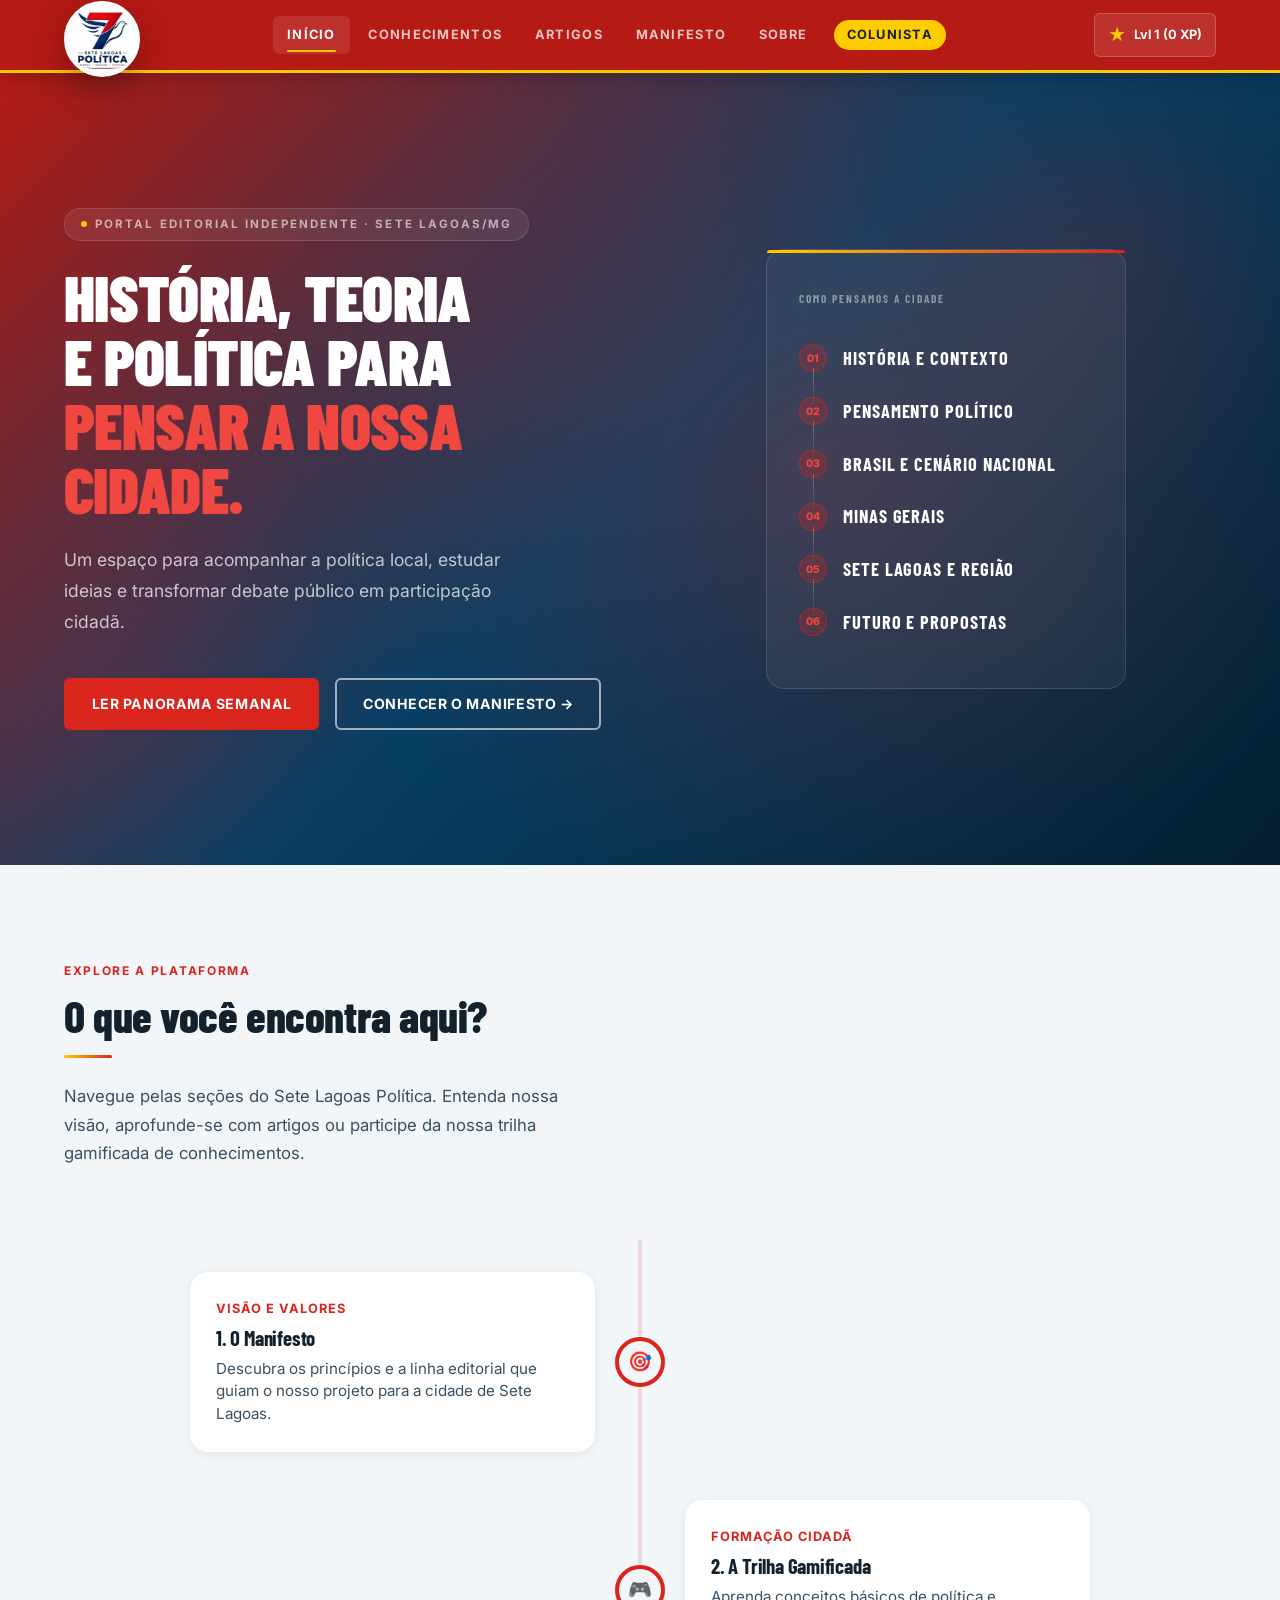
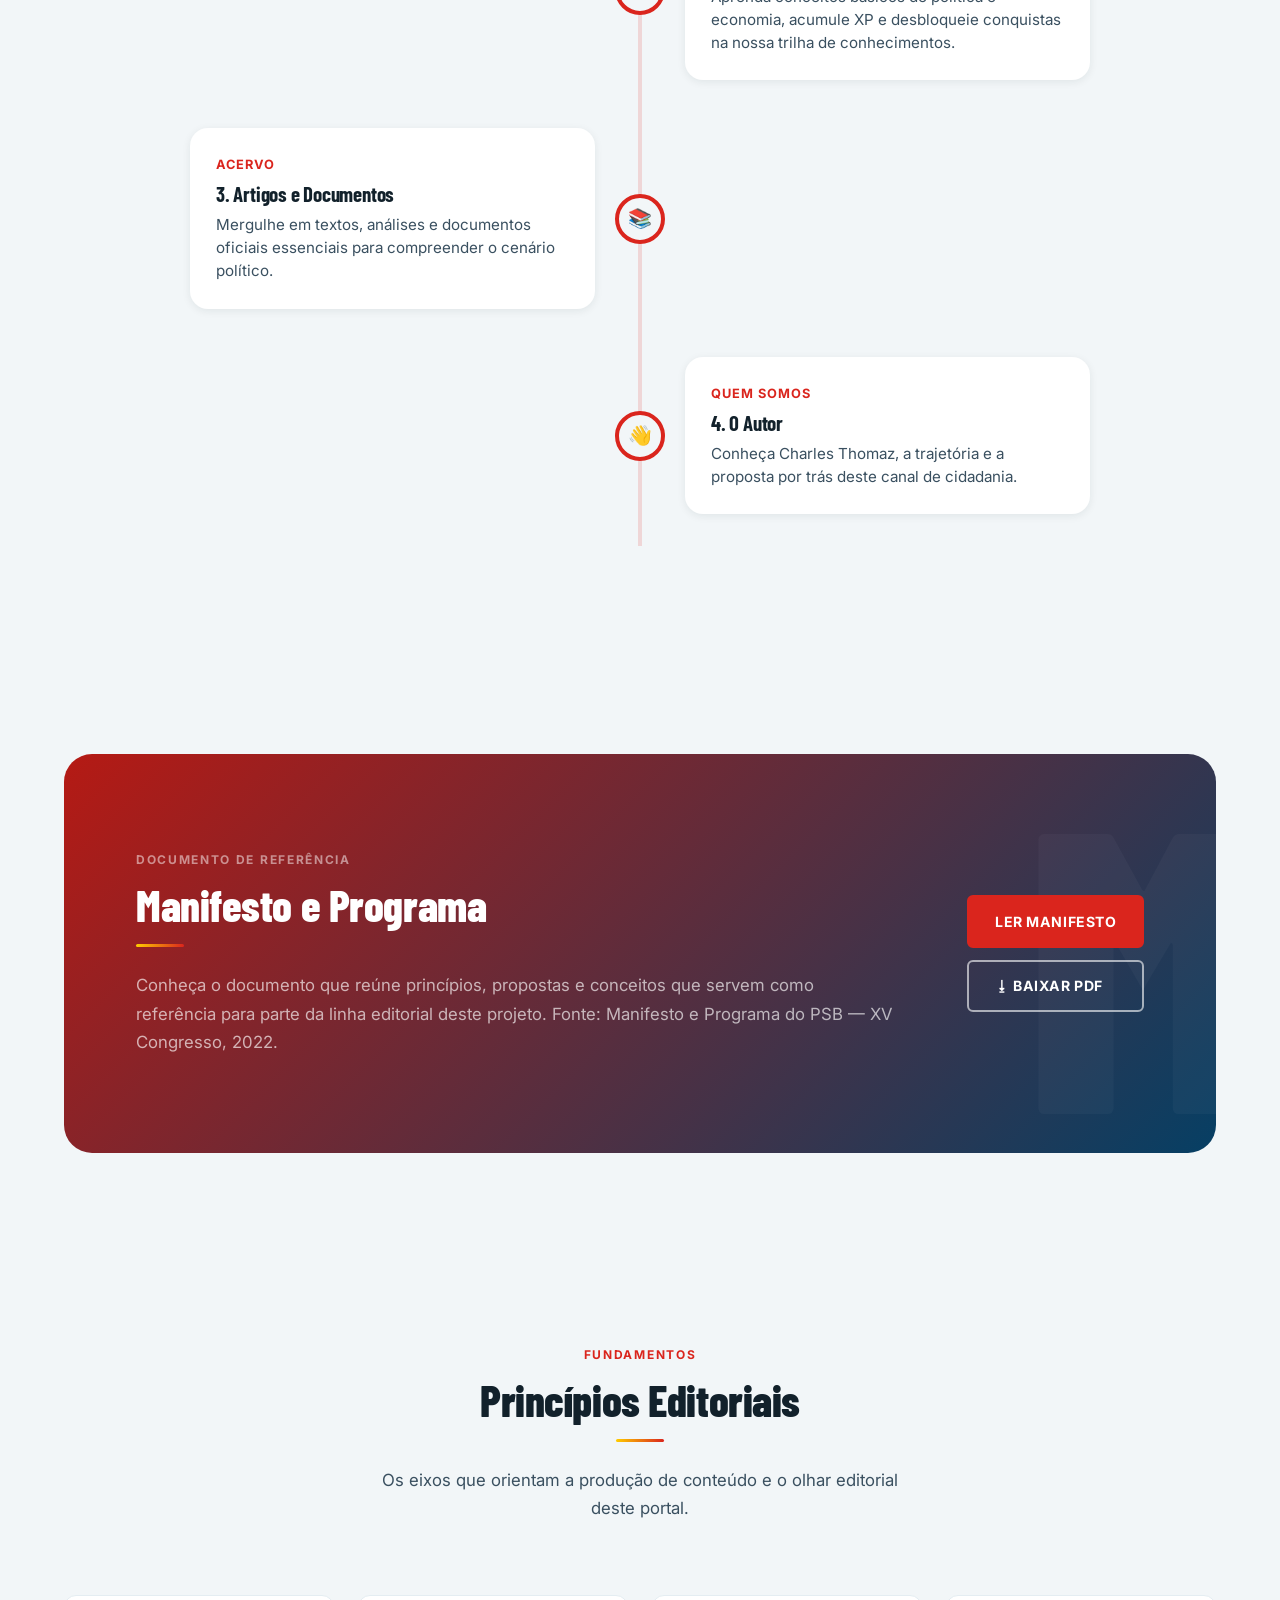
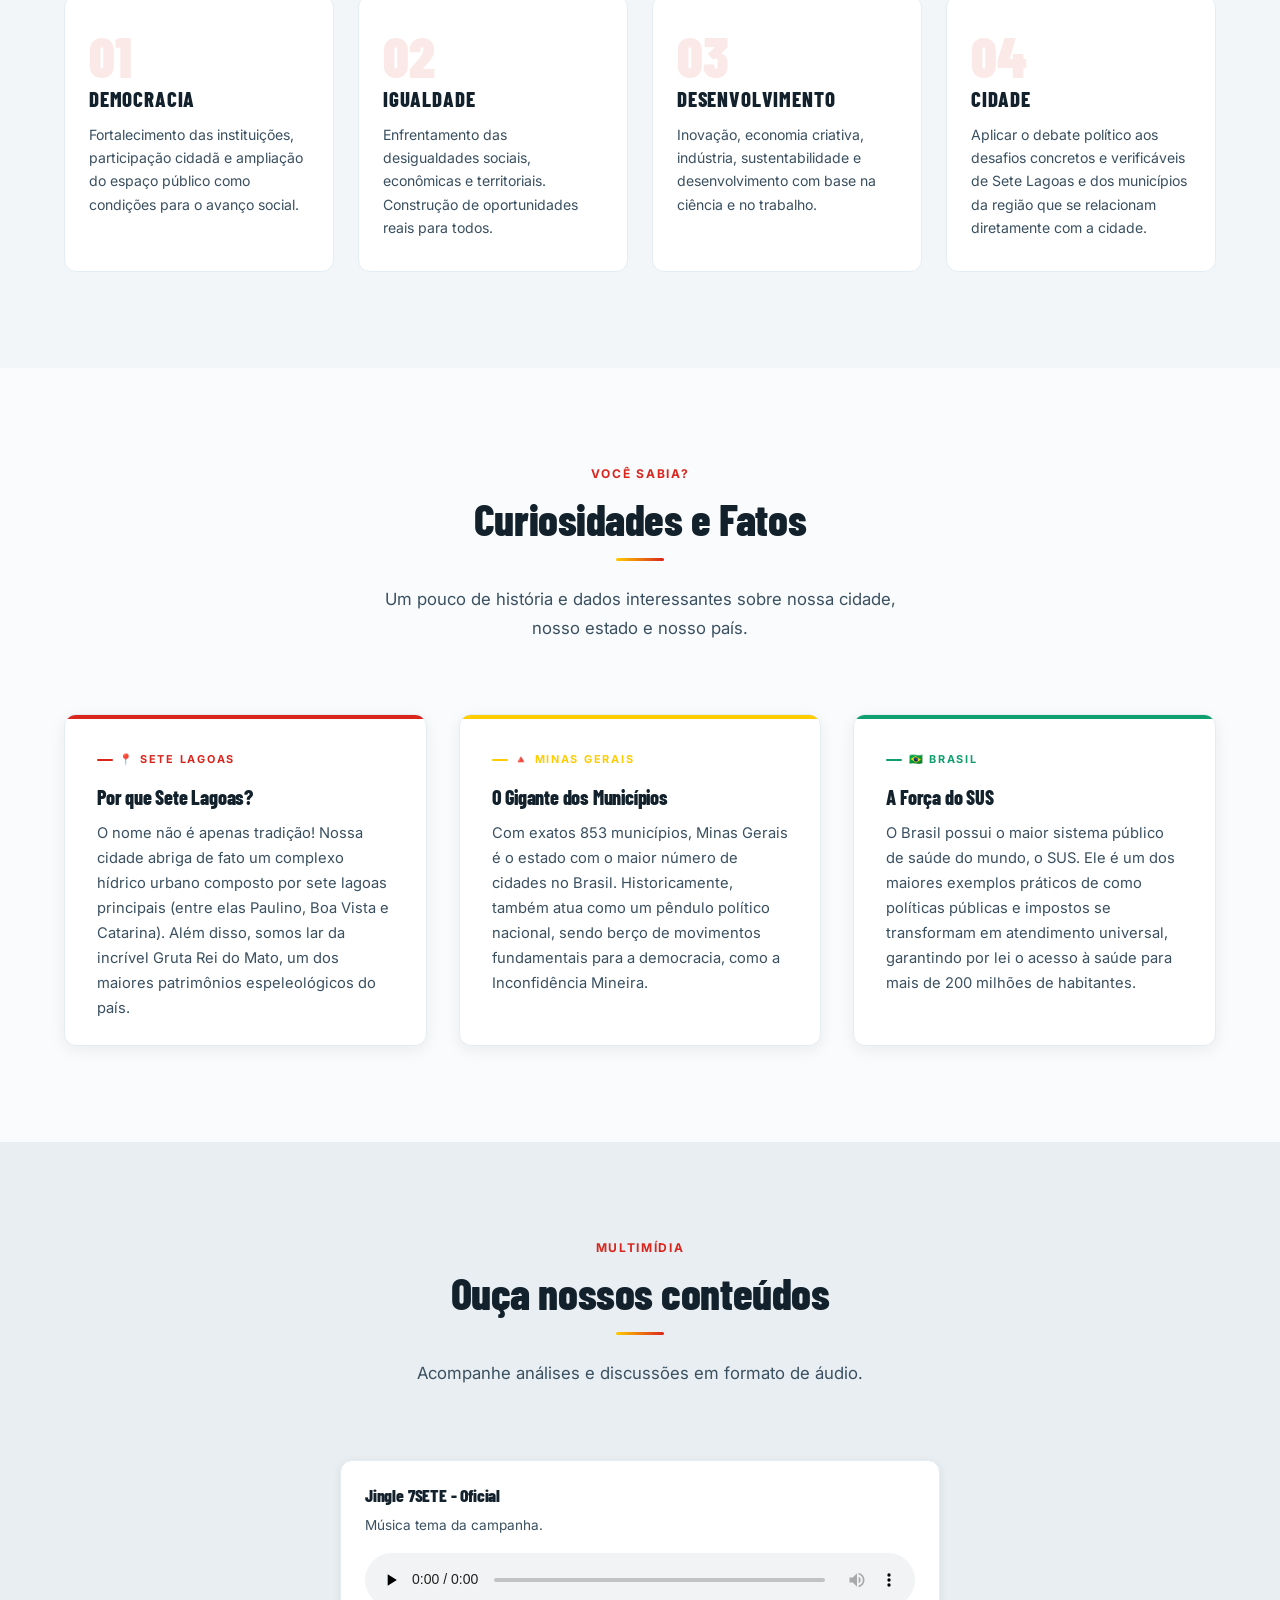
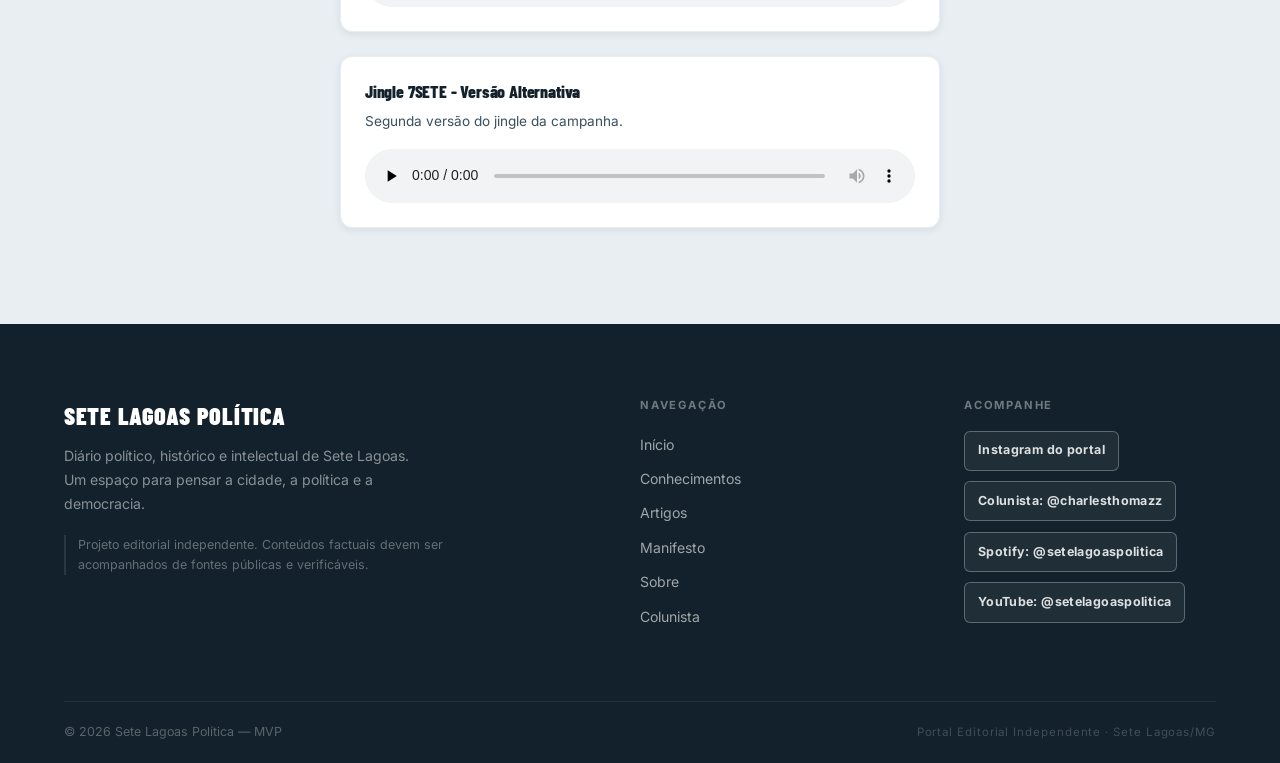
==== commit 45f266a6: "implementação da gamificação, mapa, ajuste no scroll do colunista" ====
--- a/index.html
+++ b/index.html
@@ -10,6 +10,7 @@
   <meta property="og:type" content="website" />
   <title>Sete Lagoas Política — Início</title>
   <link rel="stylesheet" href="assets/css/style.css" />
+  <link rel="stylesheet" href="assets/css/gamification.css" />
   <link rel="preconnect" href="https://fonts.googleapis.com" />
   <link rel="preconnect" href="https://fonts.gstatic.com" crossorigin />
   <link href="https://fonts.googleapis.com/css2?family=Inter:wght@400;500;600;700;800;900&family=Barlow+Condensed:wght@500;700;800;900&display=swap" rel="stylesheet" />
@@ -33,7 +34,8 @@
     <!-- Navegação Desktop -->
     <nav class="site-nav" aria-label="Navegação principal">
       <a href="index.html"     class="nav-link" aria-current="page">Início</a>
-      <a href="noticias.html"  class="nav-link">Notícias</a>
+      <a href="conhecimentos.html" class="nav-link">Conhecimentos</a>
+      <a href="artigos.html"   class="nav-link">Artigos</a>
       <a href="manifesto.html" class="nav-link">Manifesto</a>
       <a href="sobre.html"     class="nav-link">Sobre</a>
       <a href="colunista.html" class="nav-link nav-colunista">Colunista</a>
@@ -57,7 +59,8 @@
   <!-- Navegação Mobile -->
   <nav id="mobile-nav" class="mobile-nav" aria-label="Menu mobile" aria-hidden="true">
     <a href="index.html"     class="mobile-nav-link">Início</a>
-    <a href="noticias.html"  class="mobile-nav-link">Notícias</a>
+    <a href="conhecimentos.html" class="mobile-nav-link">Conhecimentos</a>
+    <a href="artigos.html"   class="mobile-nav-link">Artigos</a>
     <a href="manifesto.html" class="mobile-nav-link">Manifesto</a>
     <a href="sobre.html"     class="mobile-nav-link">Sobre</a>
     <a href="colunista.html" class="mobile-nav-link">Colunista</a>
@@ -93,8 +96,8 @@
           </p>
 
           <div class="hero-actions">
-            <a href="noticias.html" class="btn btn-primary">
-              &#128240; Ler Notícias
+            <a href="artigos.html" class="btn btn-primary">
+              Ler panorama semanal
             </a>
             <a href="manifesto.html" class="btn btn-outline">
               Conhecer o Manifesto &#8594;
@@ -105,31 +108,31 @@
         <!-- Visual Eixo Editorial -->
         <div class="hero-visual" aria-hidden="true">
           <div class="eixo-card">
-            <p class="eixo-titulo">Nosso Eixo Editorial</p>
+            <p class="eixo-titulo">Como pensamos a cidade</p>
             <ol class="eixo-lista">
               <li class="eixo-item">
                 <span class="eixo-num">01</span>
-                <span class="eixo-text">História</span>
+                <span class="eixo-text">História e contexto</span>
               </li>
               <li class="eixo-item">
                 <span class="eixo-num">02</span>
-                <span class="eixo-text">Teoria</span>
+                <span class="eixo-text">Pensamento político</span>
               </li>
               <li class="eixo-item">
                 <span class="eixo-num">03</span>
-                <span class="eixo-text">Brasil</span>
+                <span class="eixo-text">Brasil e cenário nacional</span>
               </li>
               <li class="eixo-item">
                 <span class="eixo-num">04</span>
-                <span class="eixo-text">Minas</span>
+                <span class="eixo-text">Minas Gerais</span>
               </li>
               <li class="eixo-item">
                 <span class="eixo-num">05</span>
-                <span class="eixo-text">Sete Lagoas</span>
+                <span class="eixo-text">Sete Lagoas e região</span>
               </li>
               <li class="eixo-item">
                 <span class="eixo-num">06</span>
-                <span class="eixo-text">Futuro</span>
+                <span class="eixo-text">Futuro e propostas</span>
               </li>
             </ol>
           </div>
@@ -143,82 +146,54 @@
   <section class="section" id="destaques" aria-labelledby="titulo-destaques">
     <div class="container">
       <header class="section-header">
-        <span class="section-eyebrow">Em Destaque</span>
-        <h2 class="section-title" id="titulo-destaques">Debates que importam</h2>
+        <span class="section-eyebrow">Explore a Plataforma</span>
+        <h2 class="section-title" id="titulo-destaques">O que você encontra aqui?</h2>
         <div class="divider"></div>
         <p class="section-subtitle">
-          Análises, reflexões e contexto sobre os temas que moldam o debate político
-          local e nacional.
+          Navegue pelas seções do Sete Lagoas Política. Entenda nossa visão, aprofunde-se com artigos ou participe da nossa trilha gamificada de conhecimentos.
         </p>
       </header>
 
-      <div class="cards-grid">
-
-        <!-- Card 1 -->
-        <article class="card fade-in" aria-labelledby="card-titulo-1">
-          <div class="card-accent" aria-hidden="true"></div>
-          <div class="card-body">
-            <p class="card-category">Ideias</p>
-            <h3 class="card-title" id="card-titulo-1">
-              "O que significa construir uma política socialista para as cidades?"
-            </h3>
-            <p class="card-text">
-              Uma leitura introdutória sobre democracia, igualdade, liberdade,
-              desenvolvimento e participação social. Como pensar a cidade a partir
-              de princípios progressistas.
-            </p>
-          </div>
-          <footer class="card-footer">
-            <span class="card-date">Editorial · Agosto 2026</span>
-            <a href="manifesto.html" class="btn btn-ghost" aria-label="Ler mais sobre política socialista">
-              Ler mais &#8594;
-            </a>
-          </footer>
-        </article>
-
-        <!-- Card 2 -->
-        <article class="card fade-in" aria-labelledby="card-titulo-2">
-          <div class="card-accent" aria-hidden="true"></div>
-          <div class="card-body">
-            <p class="card-category">Cidade</p>
-            <h3 class="card-title" id="card-titulo-2">
-              "Sete Lagoas no centro do debate"
-            </h3>
-            <p class="card-text">
-              A política municipal precisa partir dos problemas concretos da
-              população e de informações verificáveis. Análise sobre os desafios
-              urbanos da nossa cidade.
-            </p>
-          </div>
-          <footer class="card-footer">
-            <span class="card-date">Análise · Agosto 2026</span>
-            <a href="noticias.html" class="btn btn-ghost" aria-label="Ler mais sobre Sete Lagoas">
-              Ler mais &#8594;
-            </a>
-          </footer>
-        </article>
-
-        <!-- Card 3 -->
-        <article class="card fade-in" aria-labelledby="card-titulo-3">
-          <div class="card-accent" aria-hidden="true"></div>
-          <div class="card-body">
-            <p class="card-category">Democracia</p>
-            <h3 class="card-title" id="card-titulo-3">
-              "Participação popular e sociedade em rede"
-            </h3>
-            <p class="card-text">
-              Como tecnologia, comunicação e participação podem aproximar cidadãos
-              da política. O papel das redes na democratização do debate público.
-            </p>
-          </div>
-          <footer class="card-footer">
-            <span class="card-date">Reflexão · Agosto 2026</span>
-            <a href="noticias.html" class="btn btn-ghost" aria-label="Ler mais sobre democracia digital">
-              Ler mais &#8594;
-            </a>
-          </footer>
-        </article>
-
+      <div class="sitemap-route">
+        <!-- Node 1 -->
+        <div class="route-node fade-in">
+          <a href="manifesto.html" class="route-card" aria-label="Acessar o Manifesto">
+            <p class="route-category">Visão e Valores</p>
+            <h3 class="route-title">1. O Manifesto</h3>
+            <p class="route-desc">Descubra os princípios e a linha editorial que guiam o nosso projeto para a cidade de Sete Lagoas.</p>
+          </a>
+          <div class="route-marker" aria-hidden="true">🎯</div>
+        </div>
+
+        <!-- Node 2 -->
+        <div class="route-node fade-in">
+          <a href="conhecimentos.html" class="route-card" aria-label="Acessar a Trilha">
+            <p class="route-category">Formação Cidadã</p>
+            <h3 class="route-title">2. A Trilha Gamificada</h3>
+            <p class="route-desc">Aprenda conceitos básicos de política e economia, acumule XP e desbloqueie conquistas na nossa trilha de conhecimentos.</p>
+          </a>
+          <div class="route-marker" aria-hidden="true">🎮</div>
+        </div>
+
+        <!-- Node 3 -->
+        <div class="route-node fade-in">
+          <a href="artigos.html" class="route-card" aria-label="Acessar Artigos">
+            <p class="route-category">Acervo</p>
+            <h3 class="route-title">3. Artigos e Documentos</h3>
+            <p class="route-desc">Mergulhe em textos, análises e documentos oficiais essenciais para compreender o cenário político.</p>
+          </a>
+          <div class="route-marker" aria-hidden="true">📚</div>
+        </div>
+
+        <!-- Node 4 -->
+        <div class="route-node fade-in">
+          <a href="colunista.html" class="route-card" aria-label="Acessar Colunista">
+            <p class="route-category">Quem Somos</p>
+            <h3 class="route-title">4. O Autor</h3>
+            <p class="route-desc">Conheça Charles Thomaz, a trajetória e a proposta por trás deste canal de cidadania.</p>
+          </a>
+          <div class="route-marker" aria-hidden="true">👋</div>
+        </div>
       </div>
     </div>
   </section>
@@ -300,10 +275,62 @@
           <h3 class="principio-titulo">Cidade</h3>
           <p class="principio-texto">
             Aplicar o debate político aos desafios concretos e verificáveis
-            de Sete Lagoas e da região metropolitana de Belo Horizonte.
-          </p>
-        </div>
-
+            de Sete Lagoas e dos municípios da região que se relacionam diretamente com a cidade.
+          </p>
+        </div>
+
+      </div>
+    </div>
+  </section>
+
+  <!-- ─── CURIOSIDADES ─── -->
+  <section class="section bg-light" id="curiosidades" aria-labelledby="titulo-curiosidades" style="background-color: #fafbfc;">
+    <div class="container">
+      <header class="section-header centered">
+        <span class="section-eyebrow">Você Sabia?</span>
+        <h2 class="section-title" id="titulo-curiosidades">Curiosidades e Fatos</h2>
+        <div class="divider" style="margin:1rem auto 1.5rem;"></div>
+        <p class="section-subtitle">
+          Um pouco de história e dados interessantes sobre nossa cidade, nosso estado e nosso país.
+        </p>
+      </header>
+
+      <div class="cards-grid">
+        <!-- Curiosidade 1 -->
+        <article class="card fade-in">
+          <div class="card-accent" aria-hidden="true" style="background: var(--azul);"></div>
+          <div class="card-body">
+            <p class="card-category">📍 Sete Lagoas</p>
+            <h3 class="card-title">Por que Sete Lagoas?</h3>
+            <p class="card-text">
+              O nome não é apenas tradição! Nossa cidade abriga de fato um complexo hídrico urbano composto por sete lagoas principais (entre elas Paulino, Boa Vista e Catarina). Além disso, somos lar da incrível Gruta Rei do Mato, um dos maiores patrimônios espeleológicos do país.
+            </p>
+          </div>
+        </article>
+
+        <!-- Curiosidade 2 -->
+        <article class="card fade-in">
+          <div class="card-accent" aria-hidden="true" style="background: var(--vermelho);"></div>
+          <div class="card-body">
+            <p class="card-category">🔺 Minas Gerais</p>
+            <h3 class="card-title">O Gigante dos Municípios</h3>
+            <p class="card-text">
+              Com exatos 853 municípios, Minas Gerais é o estado com o maior número de cidades no Brasil. Historicamente, também atua como um pêndulo político nacional, sendo berço de movimentos fundamentais para a democracia, como a Inconfidência Mineira.
+            </p>
+          </div>
+        </article>
+
+        <!-- Curiosidade 3 -->
+        <article class="card fade-in">
+          <div class="card-accent" aria-hidden="true" style="background: #0f9e6e;"></div>
+          <div class="card-body">
+            <p class="card-category">🇧🇷 Brasil</p>
+            <h3 class="card-title">A Força do SUS</h3>
+            <p class="card-text">
+              O Brasil possui o maior sistema público de saúde do mundo, o SUS. Ele é um dos maiores exemplos práticos de como políticas públicas e impostos se transformam em atendimento universal, garantindo por lei o acesso à saúde para mais de 200 milhões de habitantes.
+            </p>
+          </div>
+        </article>
       </div>
     </div>
   </section>
@@ -375,7 +402,8 @@
         <p class="footer-nav-title">Navegação</p>
         <ul class="footer-nav-list">
           <li><a href="index.html"     class="footer-nav-link">Início</a></li>
-          <li><a href="noticias.html"  class="footer-nav-link">Notícias</a></li>
+          <li><a href="conhecimentos.html" class="footer-nav-link">Conhecimentos</a></li>
+          <li><a href="artigos.html"   class="footer-nav-link">Artigos</a></li>
           <li><a href="manifesto.html" class="footer-nav-link">Manifesto</a></li>
           <li><a href="sobre.html"     class="footer-nav-link">Sobre</a></li>
           <li><a href="colunista.html" class="footer-nav-link">Colunista</a></li>
@@ -402,5 +430,6 @@
 </footer>
 
 <script src="assets/js/app.js"></script>
+<script src="assets/js/gamification.js"></script>
 </body>
 </html>
--- a/assets/css/style.css
+++ b/assets/css/style.css
@@ -5,12 +5,14 @@
 
 /* ── Tokens de Design ── */
 :root {
-  /* Cores primárias (Adaptadas para PSB: Vermelho e Amarelo) */
-  --azul:         #DA251D; /* Vermelho PSB (Principal) */
-  --azul-escuro:  #B51A14; /* Vermelho Escuro */
-  --azul-claro:   #F04841; /* Vermelho Claro */
-  --vermelho:     #FFCC00; /* Amarelo PSB (Secundária/Destaque) */
-  --vermelho-esc: #E5B700; /* Amarelo Escuro */
+  /* ⚠️  ATENÇÃO: tokens mantidos com nomes legados para não quebrar o CSS existente.
+      Na prática: --azul = Vermelho PSB, --vermelho = Amarelo PSB.
+      Refatoração de nomes deve ser feita em sprint dedicada. */
+  --azul:         #DA251D; /* Vermelho PSB (Principal) — token legado */
+  --azul-escuro:  #B51A14; /* Vermelho Escuro PSB */
+  --azul-claro:   #F04841; /* Vermelho Claro PSB */
+  --vermelho:     #FFCC00; /* Amarelo PSB (Secundária/Destaque) — token legado */
+  --vermelho-esc: #E5B700; /* Amarelo Escuro PSB */
   --branco:       #FFFFFF;
 
   /* Superfícies */
@@ -52,9 +54,9 @@
   --radius-xl:  28px;
 
   /* Sombras */
-  --shadow-sm:  0 2px 8px rgba(8, 118, 185, 0.08);
-  --shadow-md:  0 6px 24px rgba(8, 118, 185, 0.12);
-  --shadow-lg:  0 16px 48px rgba(7, 81, 127, 0.16);
+  --shadow-sm:  0 2px 8px rgba(18, 33, 43, 0.08);
+  --shadow-md:  0 6px 24px rgba(18, 33, 43, 0.12);
+  --shadow-lg:  0 16px 48px rgba(18, 33, 43, 0.16);
   --shadow-card: 0 4px 16px rgba(18, 33, 43, 0.07);
 
   /* Transições */
@@ -439,6 +441,9 @@
 .logo-emblema img:hover {
   transform: scale(1.05);
 }
+
+.site-header .logo-emblema { width: 76px; height: 70px; overflow: visible; }
+.site-header .logo-emblema img { width: 76px; height: 76px; top: 1px; border-width: 3px; }
 
 /* Bloco Charles Thomaz */
 .charles-bloco {
@@ -537,7 +542,7 @@
   position: absolute;
   inset: 0;
   background:
-    radial-gradient(ellipse 60% 80% at 65% 50%, rgba(8,118,185,0.25) 0%, transparent 70%),
+    radial-gradient(ellipse 60% 80% at 65% 50%, rgba(218,37,29,0.25) 0%, transparent 70%),
     radial-gradient(ellipse 40% 60% at 10% 80%, rgba(229,35,43,0.08) 0%, transparent 60%);
   pointer-events: none;
 }
@@ -550,7 +555,7 @@
   width: 500px;
   height: 500px;
   border-radius: 50%;
-  background: radial-gradient(circle, rgba(8,118,185,0.12) 0%, transparent 70%);
+  background: radial-gradient(circle, rgba(218,37,29,0.12) 0%, transparent 70%);
   pointer-events: none;
 }
 
@@ -688,8 +693,8 @@
   width: 28px;
   height: 28px;
   border-radius: 50%;
-  background: rgba(8,118,185,0.25);
-  border: 1px solid rgba(8,118,185,0.5);
+  background: rgba(218,37,29,0.25);
+  border: 1px solid rgba(218,37,29,0.5);
   display: flex;
   align-items: center;
   justify-content: center;
@@ -708,7 +713,110 @@
   text-transform: uppercase;
 }
 
-/* ── SEÇÕES GERAIS ── */
+/* ============================================================
+   MAPA INTERATIVO DO SITE (ROTA)
+   ============================================================ */
+.sitemap-route {
+  position: relative;
+  max-width: 900px;
+  margin: 3rem auto 1rem;
+  padding: 2rem 0;
+}
+.sitemap-route::before {
+  content: '';
+  position: absolute;
+  top: 0;
+  bottom: 0;
+  left: 50%;
+  width: 4px;
+  background: rgba(218, 37, 29, 0.15);
+  transform: translateX(-50%);
+}
+.route-node {
+  display: flex;
+  justify-content: space-between;
+  align-items: center;
+  margin-bottom: 3rem;
+  position: relative;
+  width: 100%;
+}
+.route-node:last-child { margin-bottom: 0; }
+.route-node:nth-child(even) {
+  flex-direction: row-reverse;
+}
+.route-card {
+  width: 45%;
+  background: var(--card-bg);
+  padding: 1.5rem;
+  border-radius: var(--radius-lg);
+  box-shadow: var(--shadow-sm);
+  border: 2px solid transparent;
+  transition: all 0.3s ease;
+  text-decoration: none;
+  color: inherit;
+  display: block;
+  z-index: 3;
+}
+.route-card:hover {
+  transform: translateY(-5px);
+  border-color: var(--vermelho);
+  box-shadow: var(--shadow-lg);
+}
+.route-marker {
+  position: absolute;
+  left: 50%;
+  top: 50%;
+  transform: translate(-50%, -50%);
+  width: 50px;
+  height: 50px;
+  background: var(--fundo);
+  border: 4px solid var(--azul);
+  border-radius: 50%;
+  display: flex;
+  align-items: center;
+  justify-content: center;
+  font-size: 1.2rem;
+  z-index: 2;
+  transition: all 0.3s ease;
+}
+.route-card:hover ~ .route-marker {
+  background: var(--vermelho);
+  border-color: var(--vermelho);
+  color: var(--texto);
+  transform: translate(-50%, -50%) scale(1.2);
+}
+.route-category {
+  font-size: 0.8rem;
+  color: var(--azul);
+  text-transform: uppercase;
+  letter-spacing: 1px;
+  margin-bottom: 0.5rem;
+  font-weight: 700;
+}
+.route-title {
+  font-size: 1.3rem;
+  margin-bottom: 0.5rem;
+  color: var(--texto);
+  font-family: var(--font-titulo);
+}
+.route-desc {
+  font-size: 0.95rem;
+  color: var(--texto-suave);
+  line-height: 1.5;
+}
+
+@media (max-width: 768px) {
+  .sitemap-route::before { left: 25px; }
+  .route-node, .route-node:nth-child(even) {
+    flex-direction: column;
+    align-items: flex-start;
+    padding-left: 70px;
+  }
+  .route-card { width: 100%; }
+  .route-marker { left: 25px; }
+}
+
+/* ── ESTILOS EXTRAS ── */
 .section {
   padding: var(--gap-3xl) 0;
 }
@@ -749,7 +857,7 @@
 .card:hover {
   transform: translateY(-6px);
   box-shadow: var(--shadow-lg);
-  border-color: rgba(8,118,185,0.2);
+  border-color: rgba(218,37,29,0.2);
 }
 
 .card-accent {
@@ -902,20 +1010,20 @@
 .principio-item:hover {
   transform: translateY(-4px);
   box-shadow: var(--shadow-md);
-  border-color: rgba(8,118,185,0.2);
+  border-color: rgba(218,37,29,0.2);
 }
 
 .principio-num {
   font-family: var(--font-titulo);
   font-size: 3.5rem;
   font-weight: 900;
-  color: rgba(8,118,185,0.1);
+  color: rgba(218,37,29,0.1);
   line-height: 1;
   margin-bottom: 0.25rem;
   transition: color var(--trans-med);
 }
 
-.principio-item:hover .principio-num { color: rgba(8,118,185,0.2); }
+.principio-item:hover .principio-num { color: rgba(218,37,29,0.2); }
 
 .principio-titulo {
   font-family: var(--font-titulo);
@@ -945,7 +1053,7 @@
   content: '';
   position: absolute;
   inset: 0;
-  background: radial-gradient(ellipse 50% 80% at 80% 50%, rgba(8,118,185,0.2) 0%, transparent 70%);
+  background: radial-gradient(ellipse 50% 80% at 80% 50%, rgba(218,37,29,0.2) 0%, transparent 70%);
   pointer-events: none;
 }
 
@@ -1066,7 +1174,7 @@
   border-radius: 100px;
 }
 
-.cat-cidade    { background: rgba(8,118,185,0.1);  color: var(--azul); }
+.cat-cidade    { background: rgba(218,37,29,0.1);  color: var(--azul); }
 .cat-ideias    { background: rgba(229,35,43,0.1);  color: var(--vermelho); }
 .cat-democracia { background: rgba(15,158,110,0.1); color: #0f9e6e; }
 .cat-editorial { background: rgba(138,43,226,0.1); color: #7c28c4; }
@@ -1083,6 +1191,207 @@
   display: flex;
   flex-direction: column;
 }
+
+/* ── ARTIGOS PAGE ── */
+.artigos-hero {
+  background: linear-gradient(135deg, #172f3b 0%, var(--azul-escuro) 100%);
+}
+
+.artigos-eyebrow { color: var(--vermelho); }
+
+.artigos-section { background: var(--fundo); }
+
+.artigos-intro {
+  display: grid;
+  grid-template-columns: minmax(0, 1.35fr) minmax(240px, 0.65fr);
+  gap: var(--gap-xl);
+  align-items: end;
+  margin-bottom: var(--gap-xl);
+}
+
+.artigos-intro-text {
+  color: var(--texto-suave);
+  font-size: 0.98rem;
+  line-height: 1.7;
+  max-width: 380px;
+  padding-bottom: 0.2rem;
+}
+
+.panorama-layout {
+  display: grid;
+  grid-template-columns: minmax(0, 1.25fr) minmax(0, 0.75fr);
+  gap: var(--gap-lg);
+  align-items: stretch;
+}
+
+.artigo-destaque {
+  background: var(--azul-escuro);
+  color: var(--branco);
+  border-radius: var(--radius-md);
+  overflow: hidden;
+  box-shadow: var(--shadow-lg);
+}
+
+.artigo-destaque-topo {
+  display: flex;
+  justify-content: space-between;
+  align-items: center;
+  gap: 1rem;
+  padding: 1rem var(--gap-lg);
+  border-bottom: 1px solid rgba(255,255,255,0.15);
+}
+
+.artigo-tempo { font-size: 0.75rem; color: rgba(255,255,255,0.6); }
+
+.artigo-destaque-corpo { padding: var(--gap-xl); }
+
+.artigo-numero {
+  font-family: var(--font-titulo);
+  font-size: 2.3rem;
+  font-weight: 900;
+  line-height: 1;
+  color: var(--vermelho);
+  margin-bottom: 1rem;
+}
+
+.artigo-destaque h3 {
+  color: var(--branco);
+  font-size: clamp(2rem, 4vw, 3rem);
+  margin-bottom: 1rem;
+}
+
+.artigo-destaque-corpo > p:not(.artigo-numero) {
+  color: rgba(255,255,255,0.72);
+  max-width: 600px;
+  margin-bottom: var(--gap-lg);
+}
+
+.artigos-lista {
+  display: flex;
+  flex-direction: column;
+  gap: var(--gap-lg);
+}
+
+.artigo-item {
+  display: grid;
+  grid-template-columns: auto 1fr;
+  gap: var(--gap-md);
+  padding: var(--gap-lg);
+  background: var(--card-bg);
+  border: 1px solid var(--borda-suave);
+  border-left: 4px solid var(--vermelho);
+  border-radius: var(--radius-md);
+  box-shadow: var(--shadow-card);
+}
+
+.artigo-item .artigo-numero { color: var(--azul); margin-top: 0.15rem; }
+.artigo-meta { color: var(--azul); font-size: 0.72rem; font-weight: 700; letter-spacing: 0.1em; text-transform: uppercase; }
+.artigo-item h3 { font-size: 1.45rem; margin: 0.45rem 0 0.5rem; }
+.artigo-item p { color: var(--texto-suave); font-size: 0.9rem; line-height: 1.55; margin-bottom: 0.55rem; }
+
+.pauta-semanal {
+  display: grid;
+  grid-template-columns: minmax(180px, 0.7fr) minmax(280px, 1.3fr) auto;
+  gap: var(--gap-lg);
+  align-items: center;
+  margin-top: var(--gap-xl);
+  padding: var(--gap-lg) var(--gap-xl);
+  background: var(--vermelho);
+  border-radius: var(--radius-md);
+}
+
+.pauta-semanal .section-eyebrow { color: rgba(18,33,43,0.62); margin-bottom: 0.35rem; }
+.pauta-semanal h2 { font-size: 1.7rem; }
+.pauta-semanal p { color: rgba(18,33,43,0.78); font-size: 0.9rem; }
+.pauta-semanal .btn { justify-self: end; }
+
+/* ── NOTÍCIA INDIVIDUAL ── */
+.noticia-leitura-hero { padding-bottom: var(--gap-xl); }
+.noticia-leitura-eyebrow { color: var(--vermelho); }
+.noticia-leitura-container { max-width: 820px; }
+.voltar-noticias { margin-bottom: var(--gap-lg); }
+.noticia-leitura-resumo {
+  font-family: var(--font-titulo);
+  font-size: 1.45rem;
+  font-weight: 500;
+  line-height: 1.35;
+  color: var(--texto-suave);
+  border-bottom: 1px solid var(--borda);
+  padding-bottom: var(--gap-lg);
+  margin-bottom: var(--gap-lg);
+}
+.noticia-leitura-conteudo { max-width: 700px; }
+.noticia-leitura-conteudo p {
+  color: var(--texto-suave);
+  font-size: 1.05rem;
+  line-height: 1.85;
+  margin-bottom: 1.25rem;
+}
+
+/* ── CONHECIMENTOS PAGE ── */
+.conhecimentos-hero { background: linear-gradient(135deg, #173b35 0%, #176b58 100%); }
+.conhecimentos-eyebrow { color: var(--vermelho); }
+.conhecimentos-section { background: var(--fundo); }
+.conhecimentos-grid {
+  display: grid;
+  grid-template-columns: repeat(3, 1fr);
+  gap: var(--gap-lg);
+  margin-top: var(--gap-xl);
+}
+.conhecimento-card {
+  display: flex;
+  flex-direction: column;
+  align-items: flex-start;
+  min-height: 280px;
+  padding: var(--gap-lg);
+  background: var(--card-bg);
+  border: 1px solid var(--borda-suave);
+  border-top: 4px solid #0f9e6e;
+  border-radius: var(--radius-md);
+  box-shadow: var(--shadow-card);
+}
+.conhecimento-economia { border-top-color: var(--azul); }
+.conhecimento-numero { font-family: var(--font-titulo); font-size: 2.2rem; font-weight: 900; line-height: 1; color: var(--texto-muted); }
+.conhecimento-tipo { margin-top: 0.8rem; color: #0f9e6e; font-size: 0.7rem; font-weight: 700; letter-spacing: 0.14em; text-transform: uppercase; }
+.conhecimento-economia .conhecimento-tipo { color: var(--azul); }
+.conhecimento-card h3 { margin: 0.45rem 0 0.7rem; font-size: 1.55rem; }
+.conhecimento-card p { color: var(--texto-suave); font-size: 0.9rem; line-height: 1.65; flex: 1; }
+.conhecimento-card .btn { margin-top: 1rem; }
+.conhecimento-card.is-complete { background: #f4fbf7; opacity: 0.9; }
+.conhecimento-card.is-complete:not(.conhecimento-economia) { border-top-color: #0f9e6e; } /* FIX: preserva cor azul da economia */
+.conhecimento-card.is-complete .conhecimento-numero::after { content: '  ✓'; color: #0f9e6e; font-family: var(--font-corpo); font-size: 0.9rem; }
+.trilha-painel { display: grid; grid-template-columns: 1.1fr 1fr auto; gap: var(--gap-lg); align-items: center; margin-top: var(--gap-xl); padding: var(--gap-lg); background: var(--texto); color: var(--branco); border-radius: var(--radius-md); }
+.trilha-painel .section-eyebrow { color: var(--vermelho); margin-bottom: 0.3rem; }
+.trilha-painel h2 { color: var(--branco); font-size: 1.65rem; margin-bottom: 0.25rem; }
+.trilha-painel p { color: rgba(255,255,255,0.65); font-size: 0.88rem; }
+.trilha-painel strong { color: var(--vermelho); }
+.trilha-progresso-barra { height: 10px; background: rgba(255,255,255,0.16); border-radius: 100px; overflow: hidden; }
+.trilha-progresso-barra span { display: block; height: 100%; width: 0; background: var(--vermelho); border-radius: inherit; transition: width var(--trans-med); }
+.trilha-progresso-texto { display: block; margin-top: 0.4rem; color: rgba(255,255,255,0.65); font-size: 0.75rem; }
+.trilha-selo { padding: 0.55rem 0.8rem; border: 1px solid var(--vermelho); color: var(--vermelho); font-size: 0.75rem; font-weight: 800; text-transform: uppercase; letter-spacing: 0.08em; white-space: nowrap; }
+.quiz-painel { display: grid; grid-template-columns: minmax(220px, 0.7fr) minmax(0, 1.3fr); gap: var(--gap-xl); margin-top: var(--gap-xl); padding: var(--gap-xl); background: var(--card-bg); border: 1px solid var(--borda); border-left: 5px solid var(--azul); border-radius: var(--radius-md); }
+.quiz-cabecalho h2 { font-size: 1.8rem; margin-bottom: 0.4rem; }
+.quiz-cabecalho p { color: var(--texto-suave); font-size: 0.9rem; }
+.quiz-pergunta { font-weight: 700; margin-bottom: 0.8rem; }
+.quiz-opcoes { display: grid; gap: 0.55rem; }
+.quiz-opcao { padding: 0.7rem 0.9rem; text-align: left; color: var(--texto); background: var(--fundo); border: 1px solid var(--borda); border-radius: var(--radius-sm); cursor: pointer; font: inherit; transition: all var(--trans-fast); }
+.quiz-opcao:hover { border-color: var(--azul); color: var(--azul); }
+.quiz-opcao.is-certa { background: #e7f7ef; border-color: #0f9e6e; color: #087044; }
+.quiz-opcao.is-errada { background: #fff0ed; border-color: #DA251D; color: #7a1010; } /* FIX: texto escuro em fundo claro */
+.quiz-feedback { margin-top: 0.8rem; font-weight: 700; color: #0f9e6e; }
+.quiz-feedback.is-errada { color: var(--azul-escuro); }
+.quiz-feedback.is-errada { color: #DA251D; } /* FIX: feedback vermelho ao errar */
+.trilha-selo.is-complete {
+  background: var(--vermelho);
+  border-color: var(--vermelho);
+  color: var(--texto);
+  font-size: 0.8rem;
+} /* FIX: destaque visual ao completar 100% */
+.conhecimento-hero { background: linear-gradient(135deg, #173b35 0%, #176b58 100%); }
+.conhecimento-leitura-container { max-width: 820px; }
+.conhecimento-leitura-container > .btn { margin-bottom: var(--gap-xl); }
+.conhecimento-leitura-conteudo { max-width: 700px; }
+.conhecimento-leitura-conteudo p { color: var(--texto-suave); font-size: 1.05rem; line-height: 1.85; margin-bottom: 1.3rem; }
 
 .noticia-titulo {
   font-family: var(--font-titulo);
@@ -1150,7 +1459,7 @@
 
 .manifesto-nav-link:hover {
   color: var(--azul);
-  background: rgba(8,118,185,0.07);
+  background: rgba(218,37,29,0.07);
 }
 
 .manifesto-content {
@@ -1196,7 +1505,7 @@
   margin: 1.75rem 0;
   padding: 1.25rem 1.75rem;
   border-left: 4px solid var(--azul);
-  background: rgba(8,118,185,0.05);
+  background: rgba(218,37,29,0.05);
   border-radius: 0 var(--radius-sm) var(--radius-sm) 0;
 }
 
@@ -1235,8 +1544,8 @@
 }
 
 .manifesto-fonte {
-  background: rgba(8,118,185,0.05);
-  border: 1px solid rgba(8,118,185,0.15);
+  background: rgba(218,37,29,0.05);
+  border: 1px solid rgba(218,37,29,0.15);
   border-radius: var(--radius-md);
   padding: var(--gap-md) var(--gap-lg);
   margin-top: var(--gap-2xl);
@@ -1315,8 +1624,8 @@
   width: 48px;
   height: 48px;
   border-radius: 50%;
-  background: rgba(8,118,185,0.1);
-  border: 2px solid rgba(8,118,185,0.25);
+  background: rgba(218,37,29,0.1);
+  border: 2px solid rgba(218,37,29,0.25);
   display: flex;
   align-items: center;
   justify-content: center;
@@ -1336,7 +1645,7 @@
 .eixo-flow-connector {
   height: 28px;
   width: 2px;
-  background: linear-gradient(to bottom, rgba(8,118,185,0.35), rgba(8,118,185,0.1));
+  background: linear-gradient(to bottom, rgba(218,37,29,0.35), rgba(218,37,29,0.1));
   margin-left: 24px;
 }
 
@@ -1478,7 +1787,7 @@
 .footer-social-link:hover {
   background: var(--vermelho);
   border-color: var(--vermelho);
-  color: var(--texto);
+  color: #12212B; /* FIX: texto escuro explícito sobre fundo amarelo PSB */
   transform: translateY(-2px);
 }
 
@@ -1520,7 +1829,7 @@
   text-transform: uppercase;
   padding: 0.2rem 0.6rem;
   border-radius: 100px;
-  background: rgba(8,118,185,0.1);
+  background: rgba(218,37,29,0.1);
   color: var(--azul);
 }
 
@@ -1695,6 +2004,14 @@
   .sobre-grid { grid-template-columns: 1fr; }
   .footer-grid { grid-template-columns: 1fr; gap: var(--gap-lg); }
 
+  .artigos-intro,
+  .panorama-layout,
+  .pauta-semanal { grid-template-columns: 1fr; }
+  .pauta-semanal .btn { justify-self: start; }
+  .conhecimentos-grid { grid-template-columns: repeat(2, 1fr); }
+  .trilha-painel, .quiz-painel { grid-template-columns: 1fr; }
+  .trilha-selo { justify-self: start; }
+
   .manifesto-bloco {
     padding: var(--gap-xl) var(--gap-lg);
     border-radius: var(--radius-lg);
@@ -1760,6 +2077,14 @@
   .filtros-inner { gap: 0.35rem; }
   .page-hero-title { font-size: 1.8rem; }
 
+  .artigo-destaque-corpo { padding: var(--gap-lg); }
+  .artigo-destaque h3 { font-size: 2rem; }
+  .pauta-semanal { padding: var(--gap-lg); }
+  .conhecimentos-grid { grid-template-columns: 1fr; }
+  .noticia-leitura-resumo { font-size: 1.2rem; }
+  .noticia-leitura-conteudo p { font-size: 0.98rem; }
+  .conhecimento-leitura-conteudo p { font-size: 0.98rem; }
+
   /* Logo 480 */
   .logo-emblema { width: 55px; }
   .logo-emblema img {
--- a/assets/css/gamification.css
+++ b/assets/css/gamification.css
@@ -0,0 +1,170 @@
+/* ============================================================
+   GAMIFICATION SYSTEM — Sete Lagoas Política
+   ============================================================ */
+
+/* ── Header Widget ── */
+.gami-widget {
+  display: flex;
+  align-items: center;
+  gap: 0.5rem;
+  background: rgba(255, 255, 255, 0.1);
+  border: 1px solid rgba(255, 255, 255, 0.2);
+  padding: 0.4rem 0.8rem;
+  border-radius: var(--radius-sm);
+  color: var(--branco);
+  font-size: 0.8rem;
+  font-weight: 700;
+  text-decoration: none;
+  transition: all var(--trans-fast);
+  cursor: pointer;
+  margin-left: 1rem;
+}
+
+.gami-widget:hover {
+  background: rgba(255, 255, 255, 0.2);
+  transform: translateY(-2px);
+}
+
+.gami-level-badge {
+  color: var(--vermelho);
+  font-family: var(--font-titulo);
+  font-size: 1.1rem;
+}
+
+/* ── Toast Notifications ── */
+#gami-toast-container {
+  position: fixed;
+  bottom: 20px;
+  right: 20px;
+  z-index: 10000;
+  display: flex;
+  flex-direction: column;
+  gap: 10px;
+}
+
+.gami-toast {
+  background: var(--card-bg);
+  border-left: 4px solid #0f9e6e;
+  box-shadow: var(--shadow-lg);
+  padding: 1rem;
+  border-radius: var(--radius-sm);
+  display: flex;
+  align-items: center;
+  gap: 1rem;
+  animation: slideInRight 0.3s cubic-bezier(0.175, 0.885, 0.32, 1.275);
+  max-width: 300px;
+}
+
+.gami-toast.is-level-up {
+  border-left-color: var(--vermelho);
+  background: linear-gradient(to right, #FFFDE7, #FFFFFF);
+}
+
+.gami-toast-icon {
+  font-size: 1.5rem;
+}
+
+.gami-toast-content strong {
+  display: block;
+  font-size: 0.9rem;
+  color: var(--texto);
+}
+
+.gami-toast-content span {
+  font-size: 0.8rem;
+  color: var(--texto-suave);
+}
+
+@keyframes slideInRight {
+  from { transform: translateX(120%); opacity: 0; }
+  to { transform: translateX(0); opacity: 1; }
+}
+
+/* ── Dashboard (Conhecimentos) ── */
+.gami-dashboard {
+  background: var(--card-bg);
+  border: 1px solid var(--borda);
+  border-left: 5px solid var(--vermelho);
+  border-radius: var(--radius-lg);
+  padding: var(--gap-lg);
+  box-shadow: var(--shadow-md);
+  margin-top: var(--gap-xl);
+  display: grid;
+  grid-template-columns: 1fr 1fr;
+  gap: var(--gap-xl);
+}
+
+@media (max-width: 768px) {
+  .gami-dashboard { grid-template-columns: 1fr; }
+}
+
+.gami-dash-header { margin-bottom: 1.5rem; }
+.gami-dash-level-title {
+  font-family: var(--font-titulo);
+  font-size: 2rem;
+  color: var(--texto);
+  margin-bottom: 0.2rem;
+}
+.gami-dash-xp { font-size: 0.9rem; color: var(--texto-suave); font-weight: 600; }
+.gami-progress-wrapper {
+  background: var(--fundo);
+  height: 12px;
+  border-radius: 6px;
+  overflow: hidden;
+  margin-top: 1rem;
+}
+.gami-progress-bar {
+  background: linear-gradient(90deg, var(--vermelho), var(--azul));
+  height: 100%;
+  width: 0%;
+  transition: width 0.8s cubic-bezier(0.175, 0.885, 0.32, 1.275);
+}
+.gami-badges-grid { display: flex; flex-wrap: wrap; gap: 1rem; margin-top: 1rem; }
+.gami-badge {
+  display: flex; flex-direction: column; align-items: center; gap: 0.5rem;
+  width: 80px; text-align: center; opacity: 0.4; filter: grayscale(100%); transition: all 0.3s;
+}
+.gami-badge.is-unlocked { opacity: 1; filter: grayscale(0%); transform: translateY(-2px); }
+.gami-badge-icon {
+  width: 50px; height: 50px; background: var(--fundo); border-radius: 50%; display: flex;
+  align-items: center; justify-content: center; font-size: 1.5rem; box-shadow: var(--shadow-sm); border: 2px solid var(--borda);
+}
+.gami-badge.is-unlocked .gami-badge-icon {
+  background: linear-gradient(135deg, var(--vermelho), #FF9800); border-color: transparent; color: white;
+}
+.gami-badge-name { font-size: 0.7rem; font-weight: 700; line-height: 1.2; }
+
+/* ── Modal Quiz ── */
+.gami-modal-overlay {
+  position: fixed; inset: 0; background: rgba(18, 33, 43, 0.8); backdrop-filter: blur(4px);
+  z-index: 100000; display: flex; align-items: center; justify-content: center;
+  opacity: 0; pointer-events: none; transition: opacity 0.3s;
+}
+.gami-modal-overlay.is-open { opacity: 1; pointer-events: all; }
+.gami-modal {
+  background: var(--card-bg); width: 90%; max-width: 500px; border-radius: var(--radius-lg);
+  box-shadow: var(--shadow-lg); transform: translateY(20px) scale(0.95); transition: all 0.3s cubic-bezier(0.175, 0.885, 0.32, 1.275);
+  overflow: hidden; position: relative;
+}
+.gami-modal-overlay.is-open .gami-modal { transform: translateY(0) scale(1); }
+.gami-modal-header {
+  background: var(--azul-escuro); color: white; padding: 1rem 1.5rem; display: flex;
+  justify-content: space-between; align-items: center;
+}
+.gami-modal-header h3 { color: white; margin: 0; font-size: 1.2rem; }
+.gami-modal-close { background: transparent; border: none; color: white; font-size: 1.5rem; cursor: pointer; opacity: 0.7; }
+.gami-modal-close:hover { opacity: 1; }
+.gami-modal-body { padding: 2rem 1.5rem; }
+.gami-quiz-question { font-size: 1.1rem; font-weight: 700; margin-bottom: 1.5rem; }
+.gami-quiz-options { display: flex; flex-direction: column; gap: 0.8rem; }
+.gami-quiz-btn {
+  background: var(--fundo); border: 2px solid var(--borda); padding: 1rem; border-radius: var(--radius-sm);
+  text-align: left; font-family: var(--font-corpo); font-size: 1rem; font-weight: 500; cursor: pointer; transition: all var(--trans-fast);
+}
+.gami-quiz-btn:hover { border-color: var(--azul); background: rgba(218,37,29,0.05); }
+.gami-quiz-btn.is-correct { background: #e7f7ef; border-color: #0f9e6e; color: #087044; }
+.gami-quiz-btn.is-wrong { background: #fff0ed; border-color: #DA251D; color: #7a1010; }
+.gami-quiz-feedback { margin-top: 1.5rem; font-weight: 700; text-align: center; min-height: 24px; }
+.gami-quiz-feedback.success { color: #0f9e6e; }
+.gami-quiz-feedback.error { color: #DA251D; }
+.gami-modal-footer { padding: 1rem 1.5rem; border-top: 1px solid var(--borda); text-align: right; background: var(--fundo); }
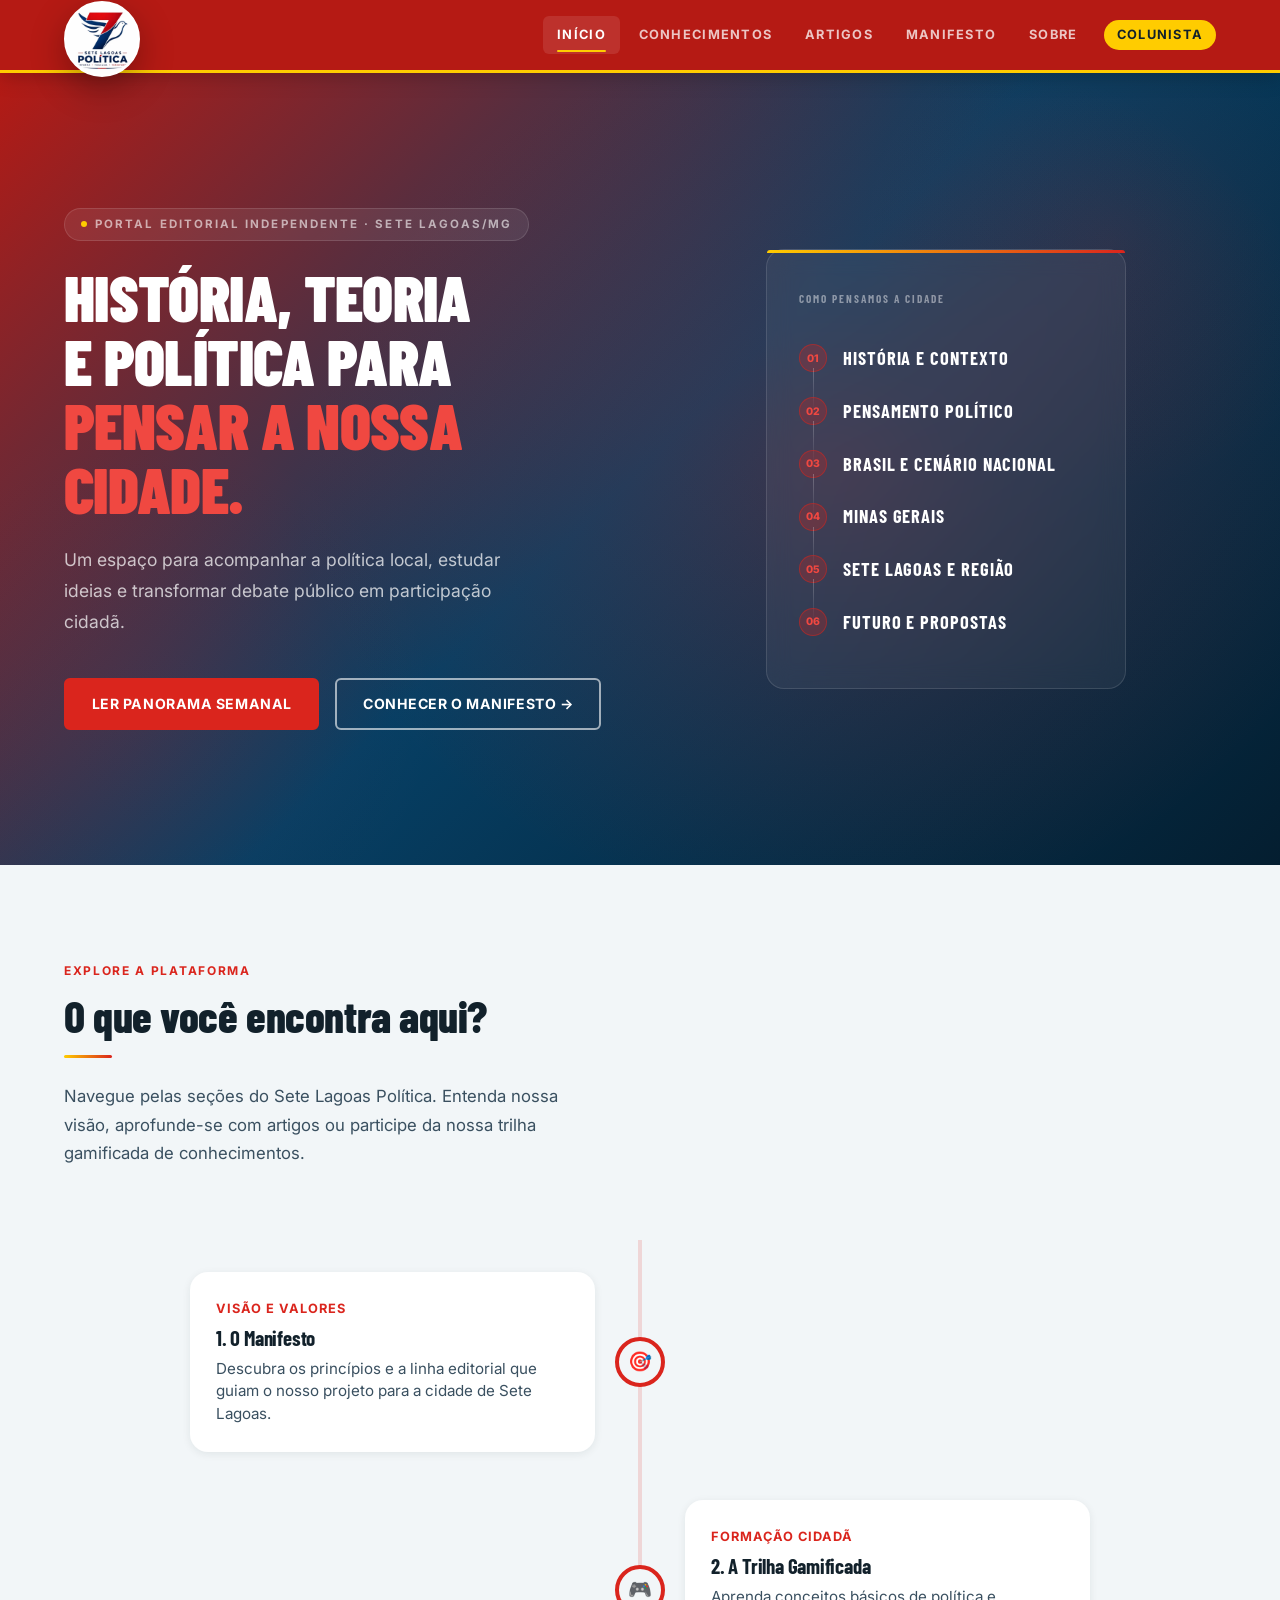
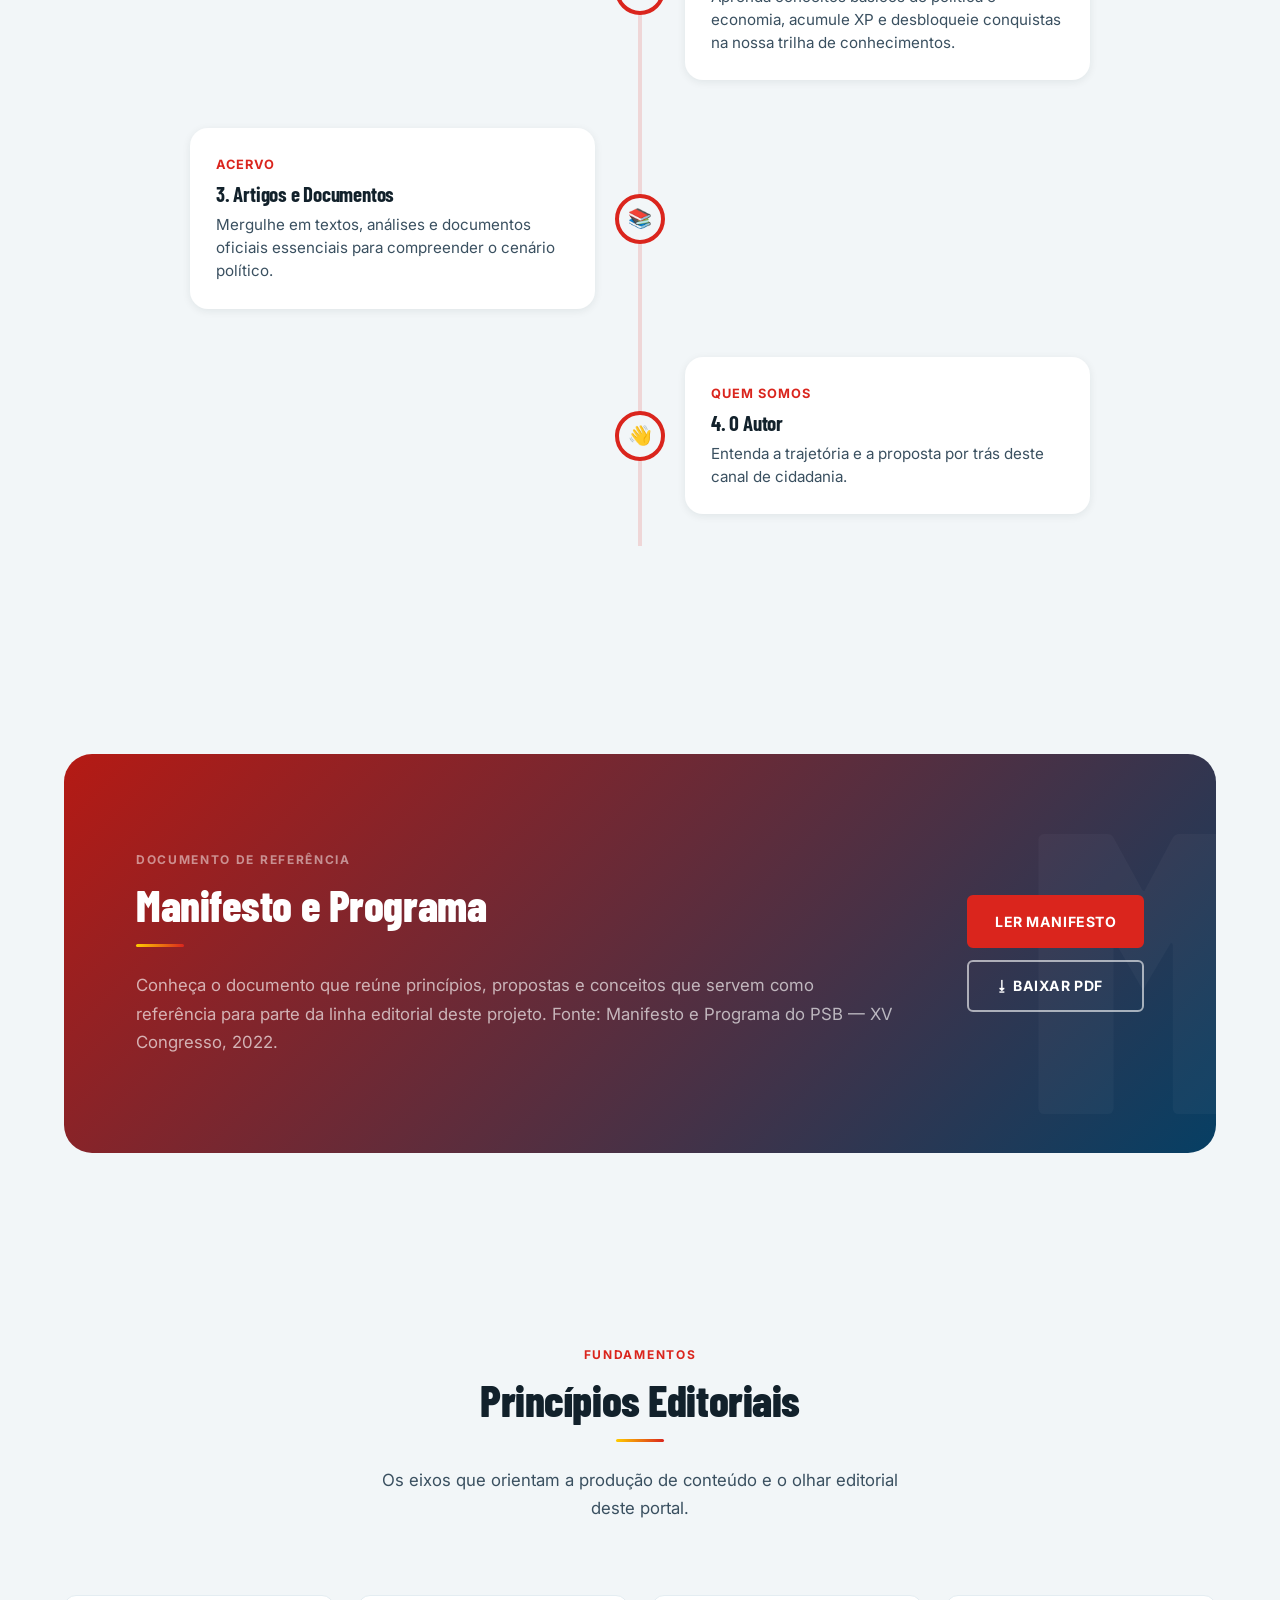
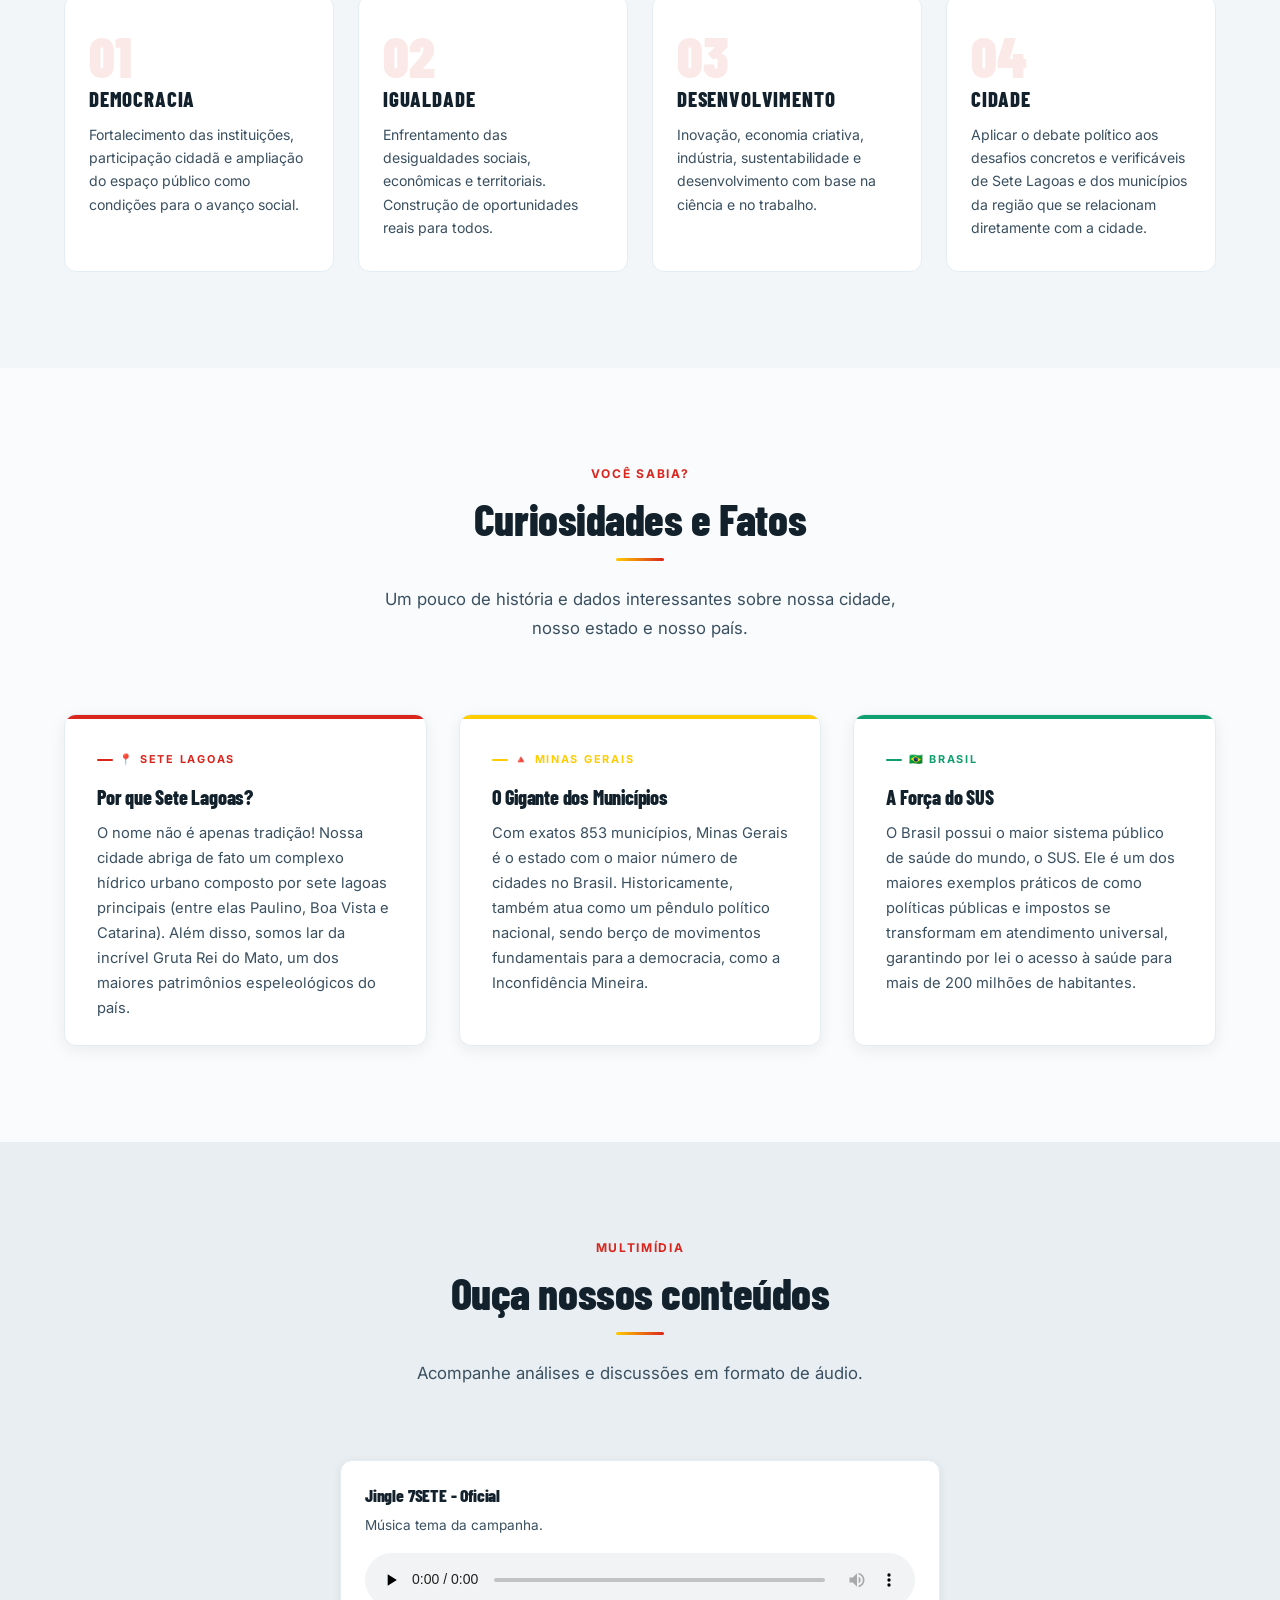
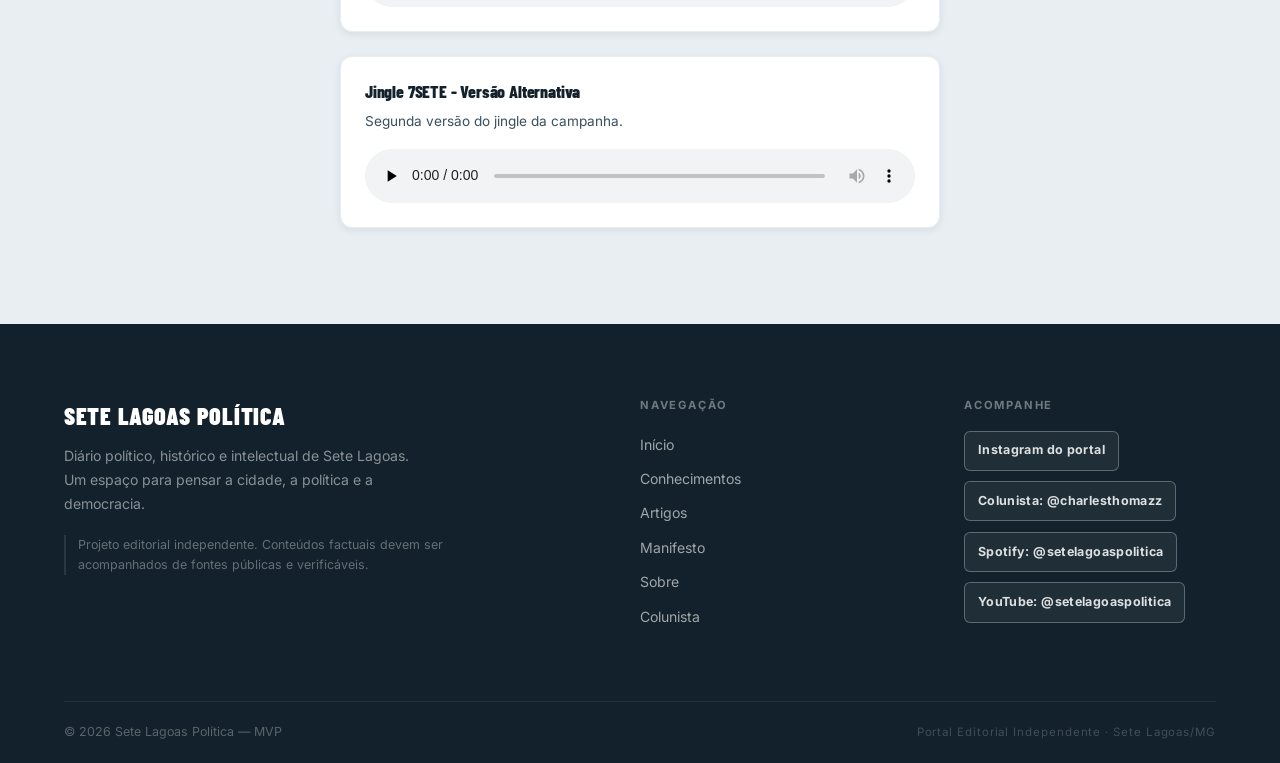
==== commit bb3e6160: "ajusta olevel" ====
--- a/index.html
+++ b/index.html
@@ -190,7 +190,7 @@
           <a href="colunista.html" class="route-card" aria-label="Acessar Colunista">
             <p class="route-category">Quem Somos</p>
             <h3 class="route-title">4. O Autor</h3>
-            <p class="route-desc">Conheça Charles Thomaz, a trajetória e a proposta por trás deste canal de cidadania.</p>
+            <p class="route-desc">Entenda a trajetória e a proposta por trás deste canal de cidadania.</p>
           </a>
           <div class="route-marker" aria-hidden="true">👋</div>
         </div>
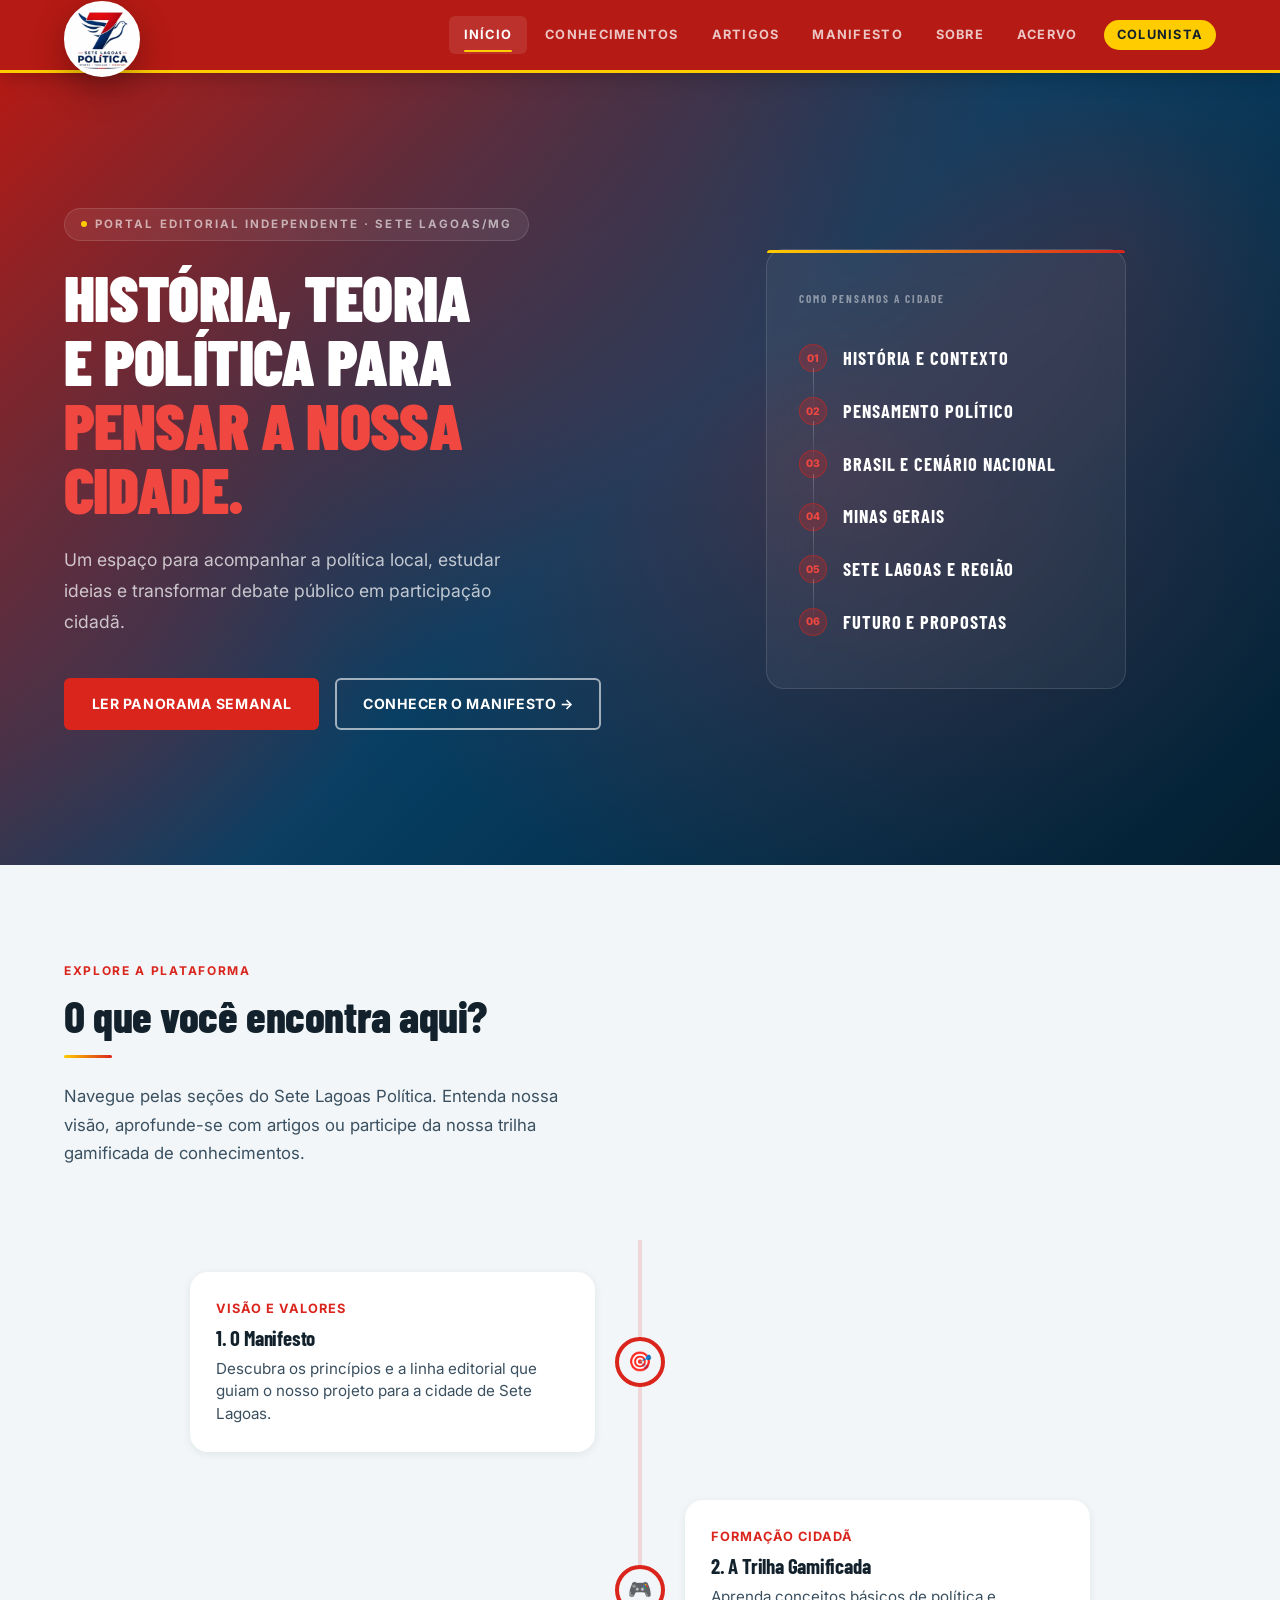
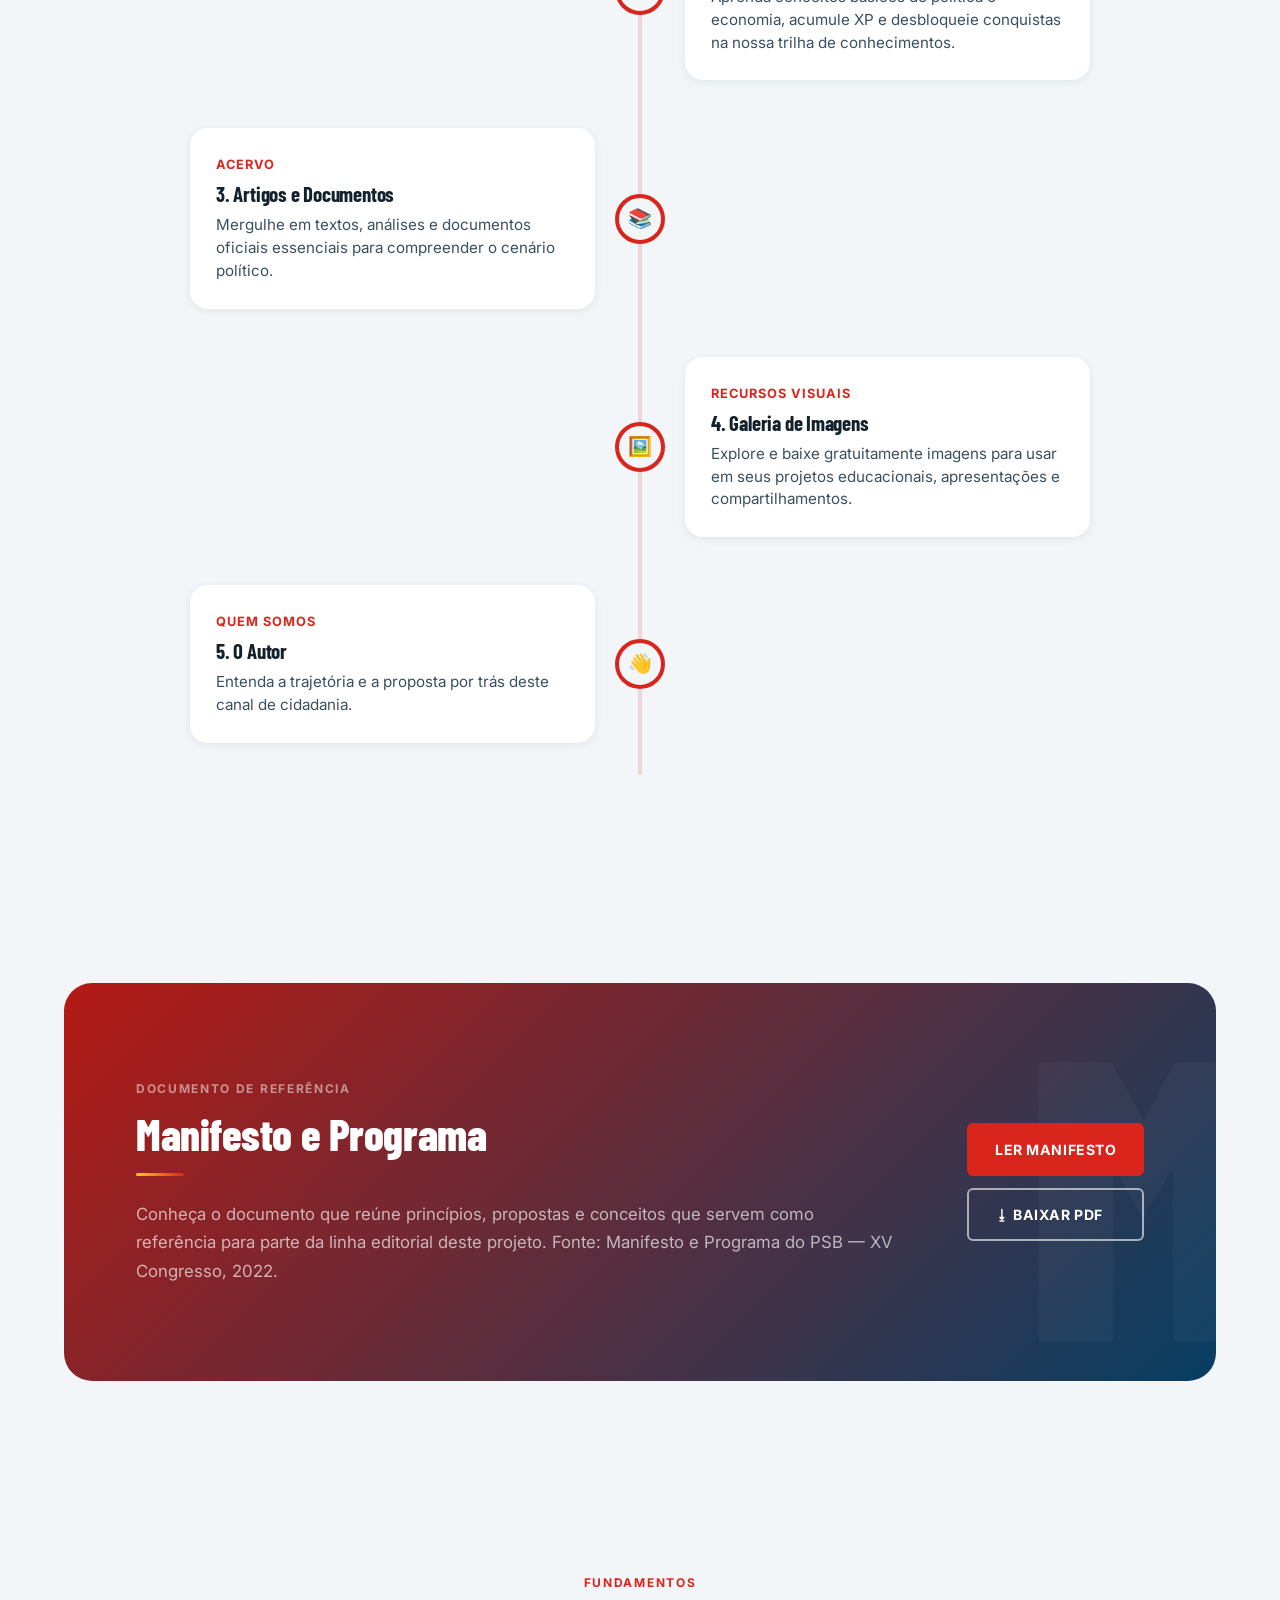
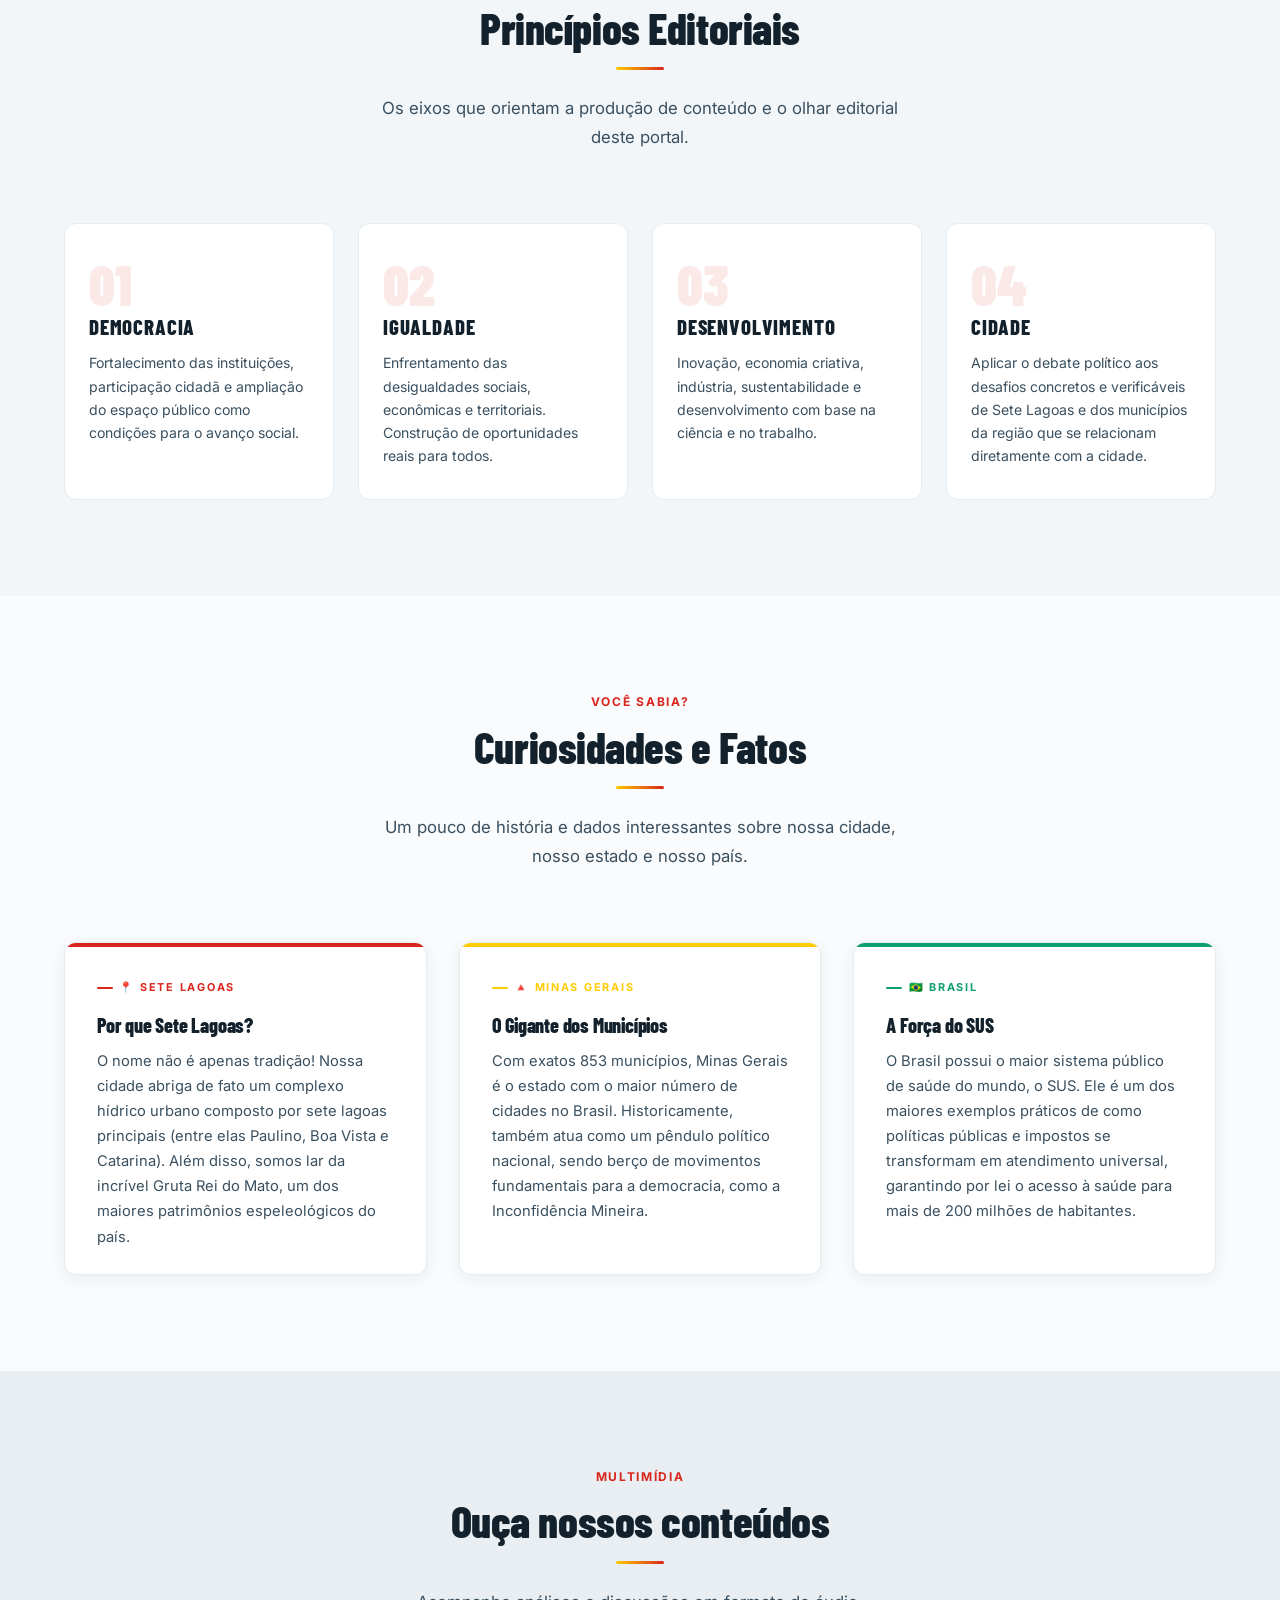
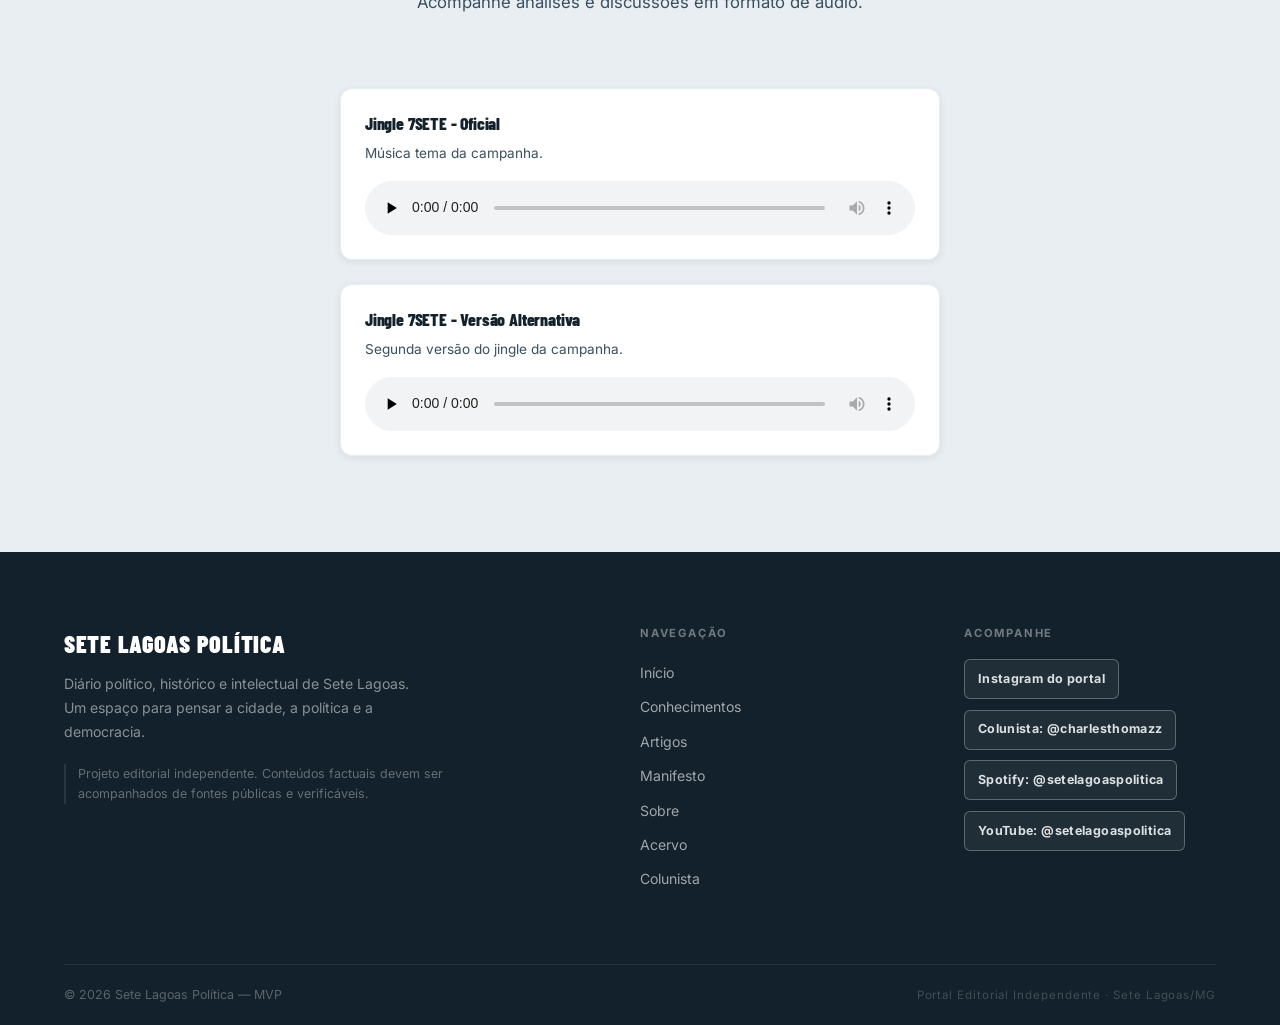
==== commit f4800bcd: "criação do acervo" ====
--- a/index.html
+++ b/index.html
@@ -38,6 +38,7 @@
       <a href="artigos.html"   class="nav-link">Artigos</a>
       <a href="manifesto.html" class="nav-link">Manifesto</a>
       <a href="sobre.html"     class="nav-link">Sobre</a>
+      <a href="acervo.html"    class="nav-link">Acervo</a>
       <a href="colunista.html" class="nav-link nav-colunista">Colunista</a>
     </nav>
 
@@ -63,6 +64,7 @@
     <a href="artigos.html"   class="mobile-nav-link">Artigos</a>
     <a href="manifesto.html" class="mobile-nav-link">Manifesto</a>
     <a href="sobre.html"     class="mobile-nav-link">Sobre</a>
+    <a href="acervo.html"    class="mobile-nav-link">Acervo</a>
     <a href="colunista.html" class="mobile-nav-link">Colunista</a>
   </nav>
 </header>
@@ -187,9 +189,19 @@
 
         <!-- Node 4 -->
         <div class="route-node fade-in">
+          <a href="acervo.html" class="route-card" aria-label="Acessar Acervo de Imagens">
+            <p class="route-category">Recursos Visuais</p>
+            <h3 class="route-title">4. Galeria de Imagens</h3>
+            <p class="route-desc">Explore e baixe gratuitamente imagens para usar em seus projetos educacionais, apresentações e compartilhamentos.</p>
+          </a>
+          <div class="route-marker" aria-hidden="true">🖼️</div>
+        </div>
+
+        <!-- Node 5 -->
+        <div class="route-node fade-in">
           <a href="colunista.html" class="route-card" aria-label="Acessar Colunista">
             <p class="route-category">Quem Somos</p>
-            <h3 class="route-title">4. O Autor</h3>
+            <h3 class="route-title">5. O Autor</h3>
             <p class="route-desc">Entenda a trajetória e a proposta por trás deste canal de cidadania.</p>
           </a>
           <div class="route-marker" aria-hidden="true">👋</div>
@@ -406,6 +418,7 @@
           <li><a href="artigos.html"   class="footer-nav-link">Artigos</a></li>
           <li><a href="manifesto.html" class="footer-nav-link">Manifesto</a></li>
           <li><a href="sobre.html"     class="footer-nav-link">Sobre</a></li>
+          <li><a href="acervo.html"    class="footer-nav-link">Acervo</a></li>
           <li><a href="colunista.html" class="footer-nav-link">Colunista</a></li>
         </ul>
       </nav>
--- a/assets/css/style.css
+++ b/assets/css/style.css
@@ -2117,3 +2117,135 @@
   .charles-img { width: 80px; height: 80px; }
   .charles-content h3 { font-size: 1.2rem; }
 }
+
+/* ══════════════════════════════════════════════
+   GALERIA DE IMAGENS — Acervo
+   ══════════════════════════════════════════════ */
+
+.galeria-grid {
+  display: grid;
+  grid-template-columns: repeat(auto-fit, minmax(300px, 1fr));
+  gap: var(--gap-lg);
+  margin-top: var(--gap-2xl);
+}
+
+.galeria-item {
+  background: var(--card-bg);
+  border-radius: var(--radius-md);
+  border: 1px solid var(--borda-suave);
+  overflow: hidden;
+  transition: all var(--trans-med);
+  display: flex;
+  flex-direction: column;
+  box-shadow: var(--shadow-card);
+}
+
+.galeria-item:hover {
+  transform: translateY(-8px);
+  box-shadow: var(--shadow-lg);
+  border-color: rgba(218, 37, 29, 0.2);
+}
+
+.galeria-image-container {
+  width: 100%;
+  height: 280px;
+  overflow: hidden;
+  background: var(--fundo);
+  display: flex;
+  align-items: center;
+  justify-content: center;
+}
+
+.galeria-image {
+  width: 100%;
+  height: 100%;
+  object-fit: cover;
+  transition: transform var(--trans-med);
+}
+
+.galeria-item:hover .galeria-image {
+  transform: scale(1.05);
+}
+
+.galeria-body {
+  padding: var(--gap-lg);
+  flex: 1;
+  display: flex;
+  flex-direction: column;
+}
+
+.galeria-title {
+  font-family: var(--font-titulo);
+  font-size: 1.1rem;
+  font-weight: 800;
+  color: var(--texto);
+  line-height: 1.2;
+  margin-bottom: 0.75rem;
+}
+
+.galeria-desc {
+  font-size: 0.92rem;
+  color: var(--texto-suave);
+  line-height: 1.6;
+  flex: 1;
+  margin-bottom: var(--gap-md);
+}
+
+.btn-small {
+  padding: 0.6rem 1.2rem;
+  font-size: 0.8rem;
+  width: 100%;
+  justify-content: center;
+}
+
+/* FAQ Grid */
+.faq-grid {
+  display: grid;
+  grid-template-columns: repeat(auto-fit, minmax(280px, 1fr));
+  gap: var(--gap-lg);
+}
+
+/* Responsivo - Galeria */
+@media (max-width: 768px) {
+  .galeria-grid {
+    grid-template-columns: 1fr;
+  }
+  
+  .galeria-item {
+    flex-direction: row;
+  }
+  
+  .galeria-image-container {
+    width: 45%;
+    height: auto;
+    min-height: 200px;
+  }
+  
+  .galeria-body {
+    width: 55%;
+  }
+}
+
+@media (max-width: 600px) {
+  .galeria-grid {
+    grid-template-columns: 1fr;
+  }
+  
+  .galeria-item {
+    flex-direction: column;
+  }
+  
+  .galeria-image-container {
+    width: 100%;
+    height: 220px;
+  }
+  
+  .galeria-body {
+    width: 100%;
+  }
+  
+  .btn-small {
+    padding: 0.7rem 1rem;
+    font-size: 0.75rem;
+  }
+}
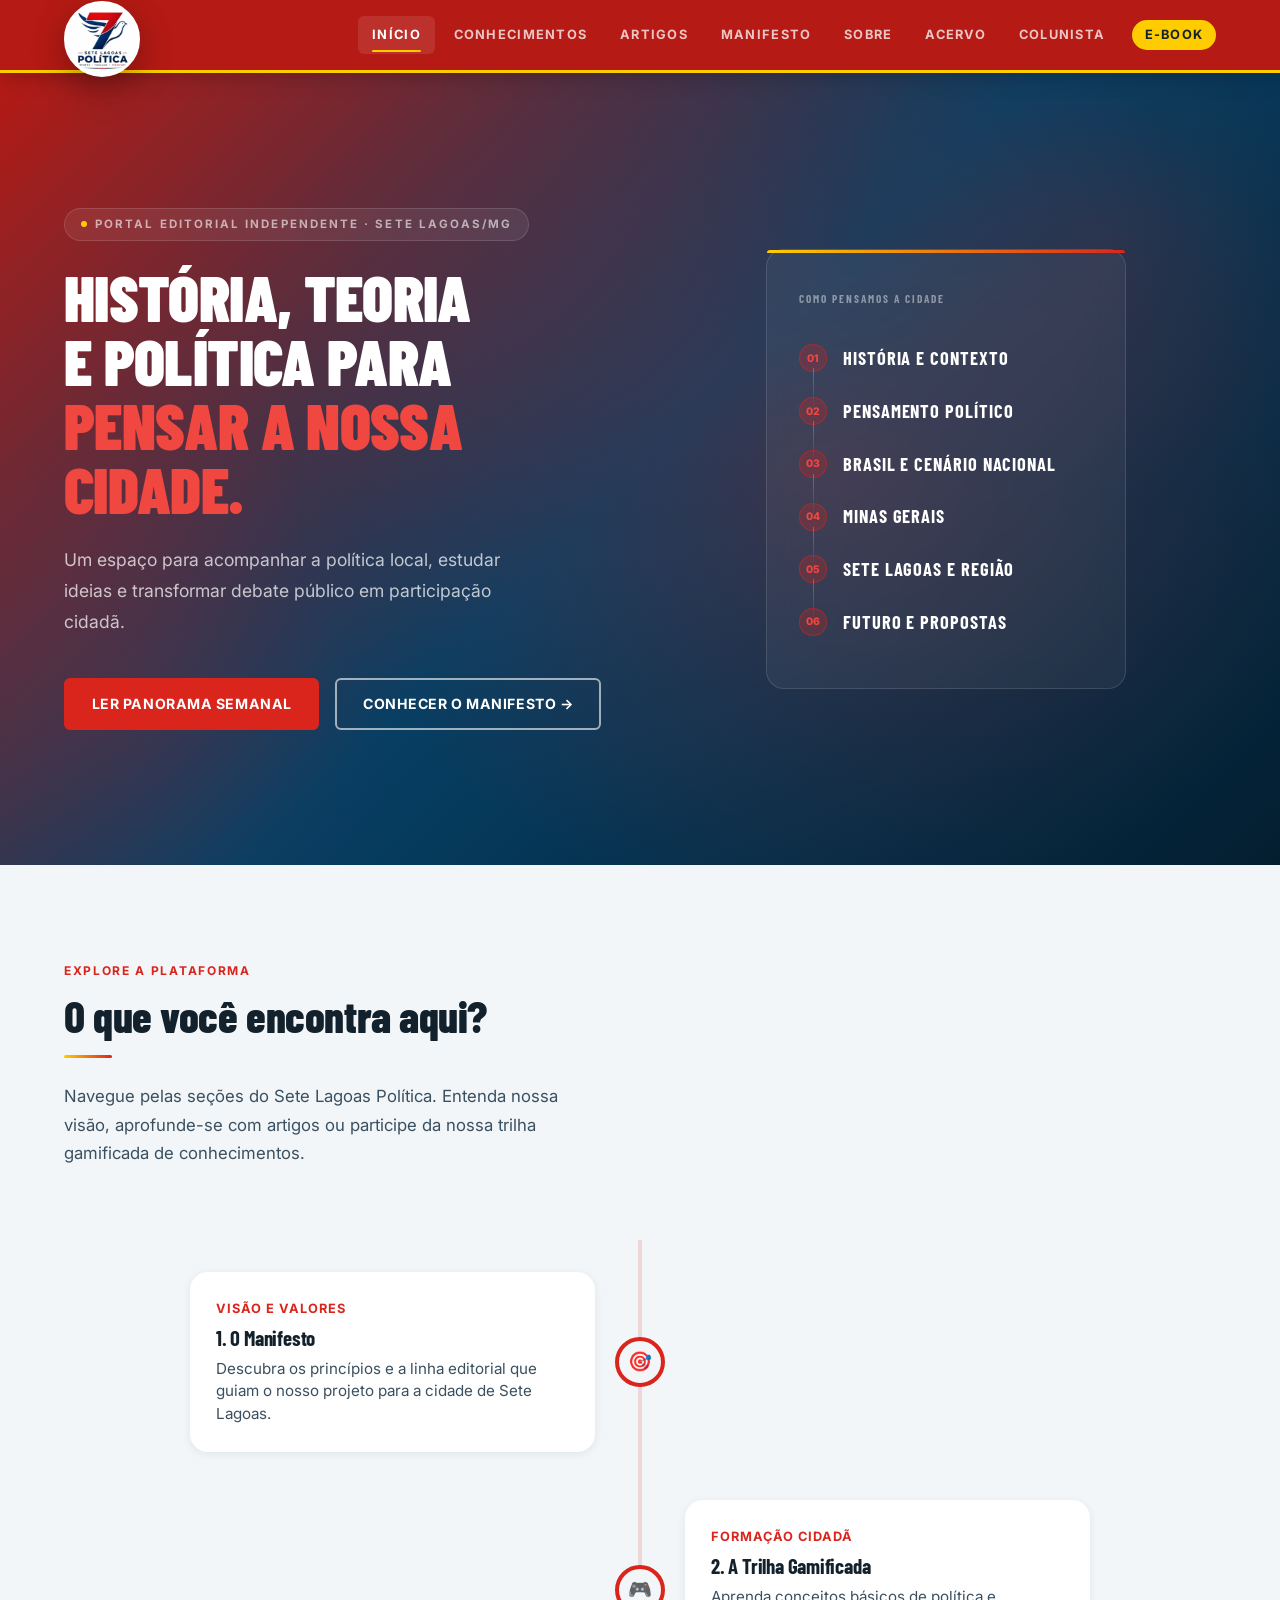
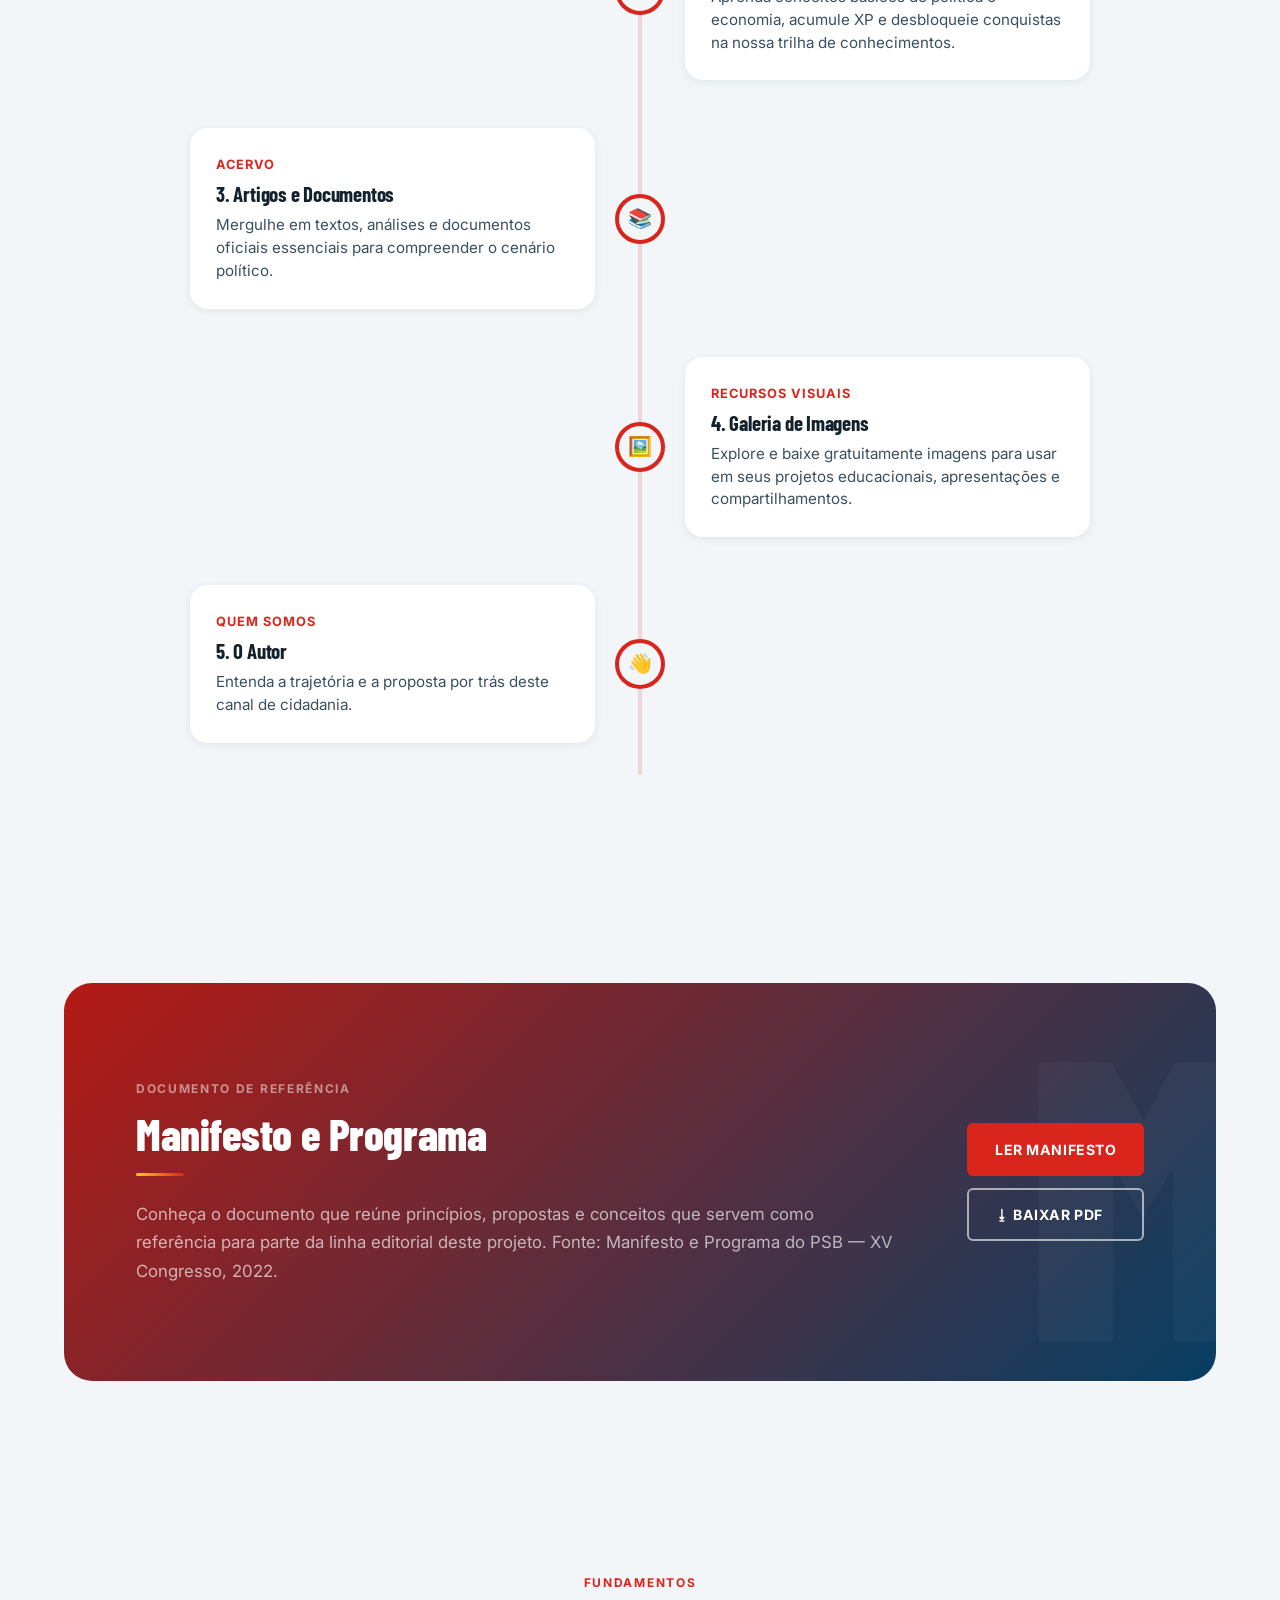
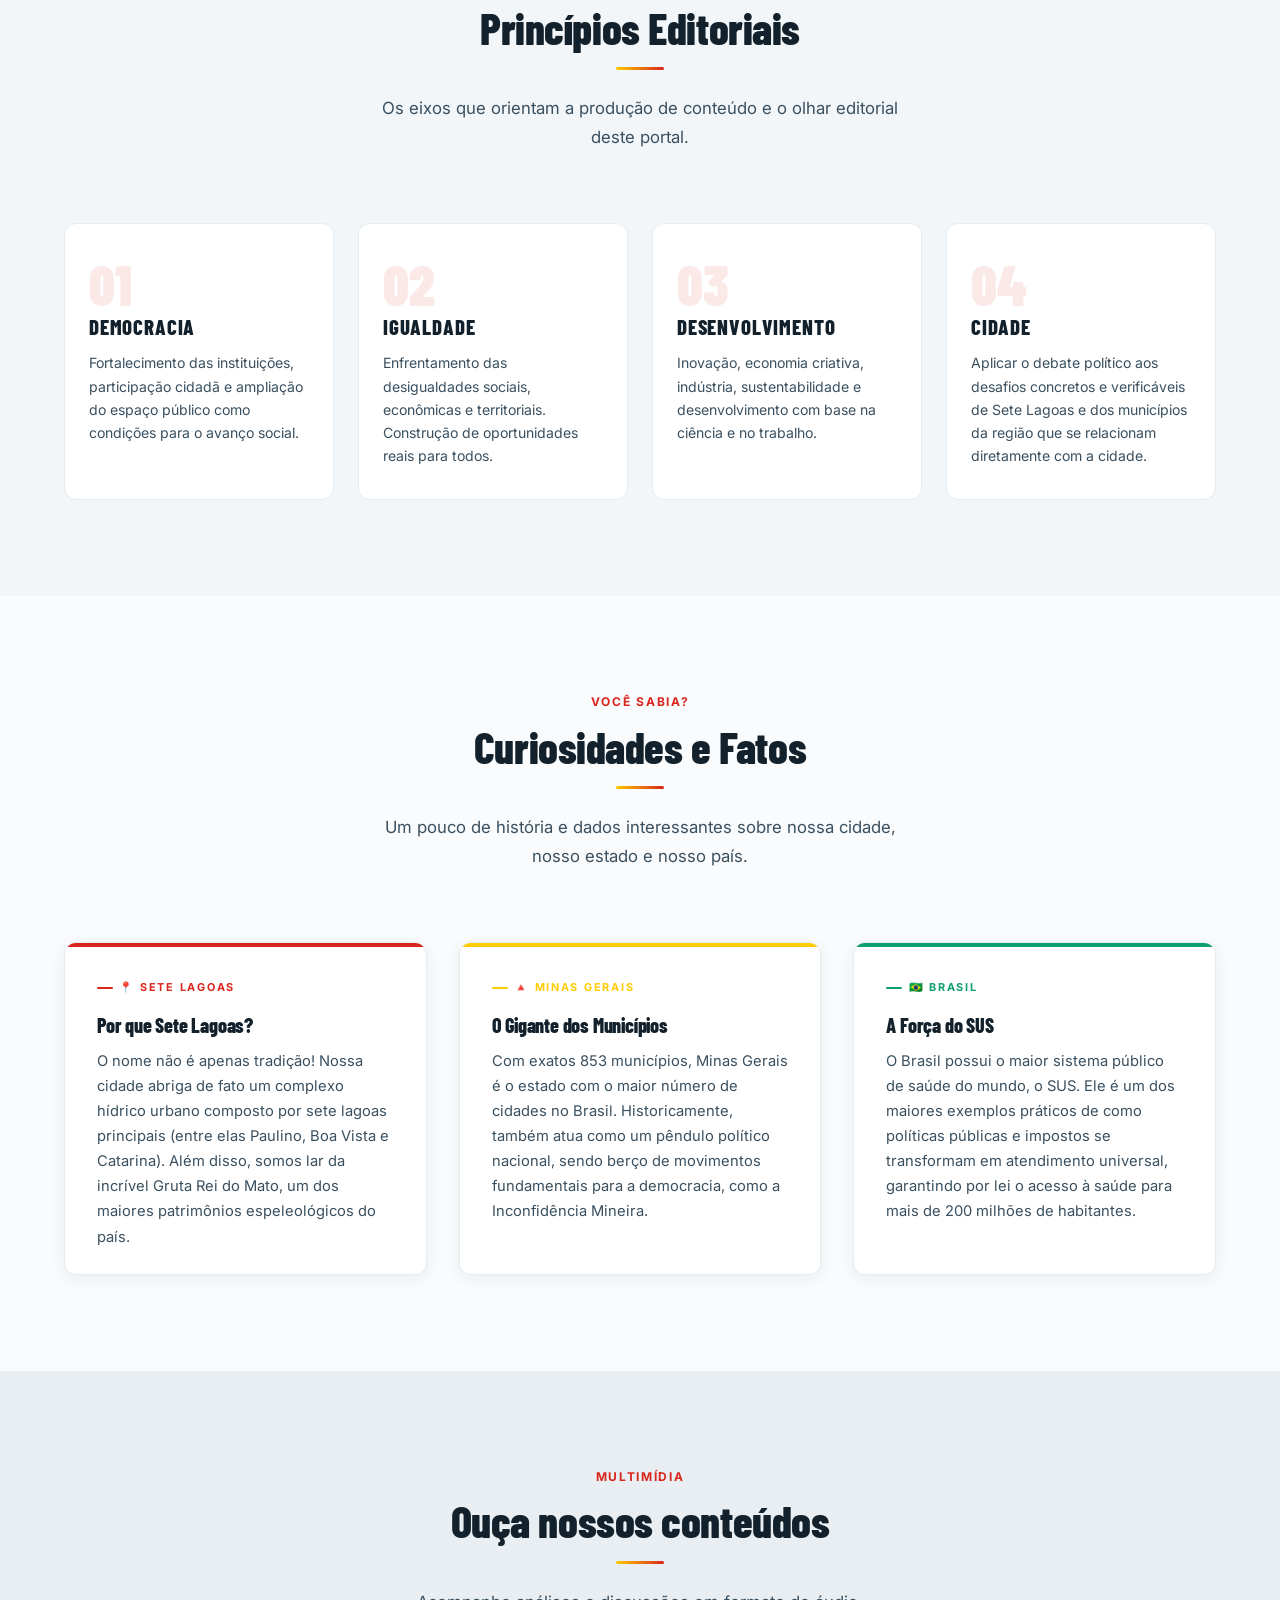
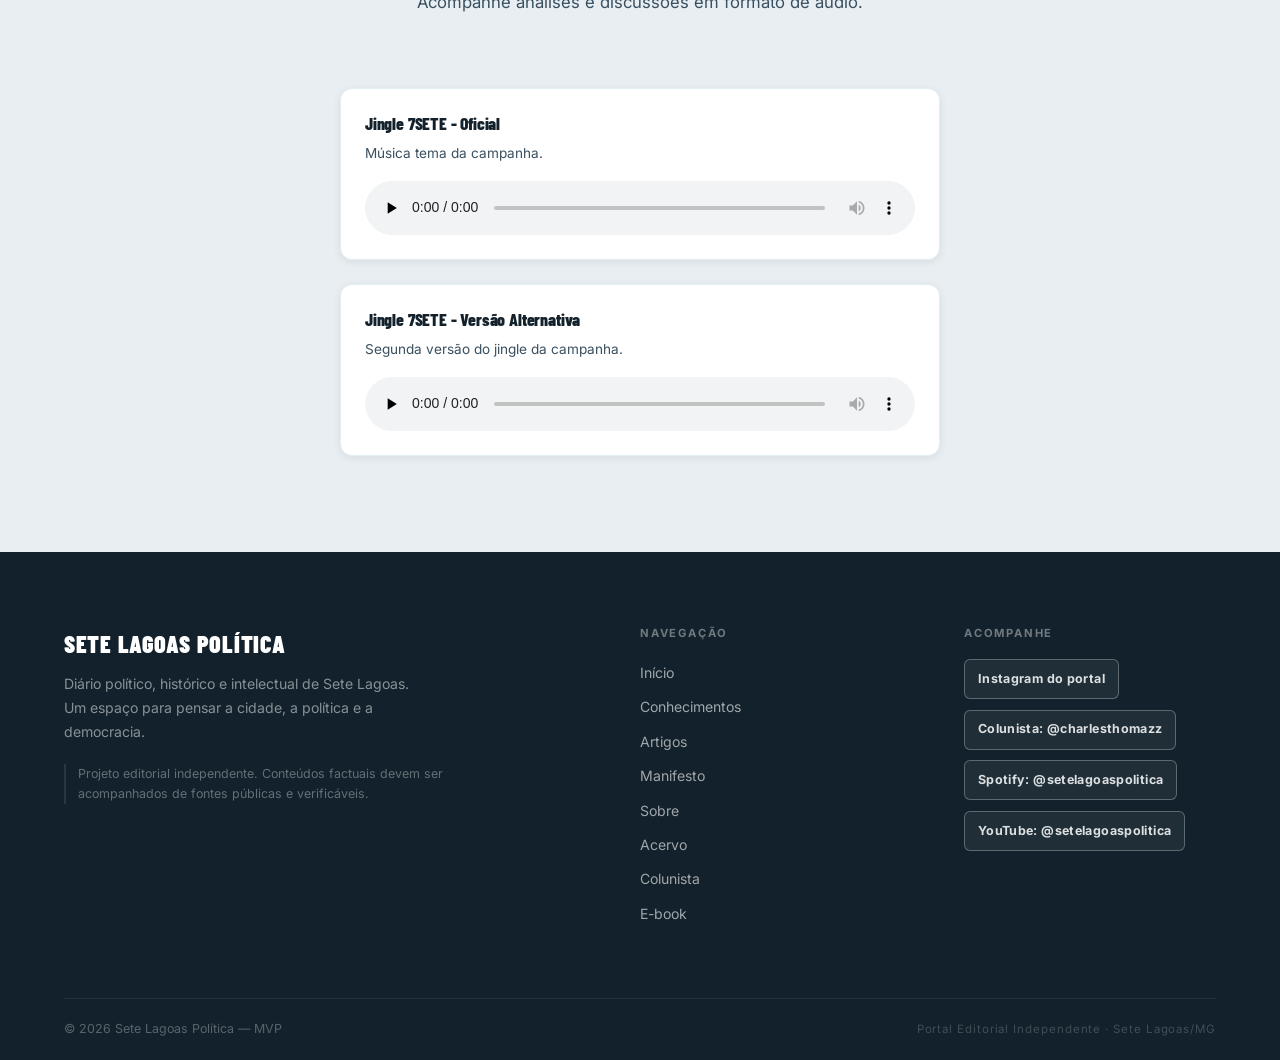
==== commit fad9e98a: "pagina vendas" ====
--- a/index.html
+++ b/index.html
@@ -39,7 +39,8 @@
       <a href="manifesto.html" class="nav-link">Manifesto</a>
       <a href="sobre.html"     class="nav-link">Sobre</a>
       <a href="acervo.html"    class="nav-link">Acervo</a>
-      <a href="colunista.html" class="nav-link nav-colunista">Colunista</a>
+      <a href="colunista.html" class="nav-link">Colunista</a>
+      <a href="ebook.html"     class="nav-link nav-colunista">E-book</a>
     </nav>
 
     <!-- Botão Hamburger -->
@@ -66,6 +67,7 @@
     <a href="sobre.html"     class="mobile-nav-link">Sobre</a>
     <a href="acervo.html"    class="mobile-nav-link">Acervo</a>
     <a href="colunista.html" class="mobile-nav-link">Colunista</a>
+    <a href="ebook.html"     class="mobile-nav-link">E-book</a>
   </nav>
 </header>
 
@@ -420,6 +422,7 @@
           <li><a href="sobre.html"     class="footer-nav-link">Sobre</a></li>
           <li><a href="acervo.html"    class="footer-nav-link">Acervo</a></li>
           <li><a href="colunista.html" class="footer-nav-link">Colunista</a></li>
+          <li><a href="ebook.html"     class="footer-nav-link">E-book</a></li>
         </ul>
       </nav>
 
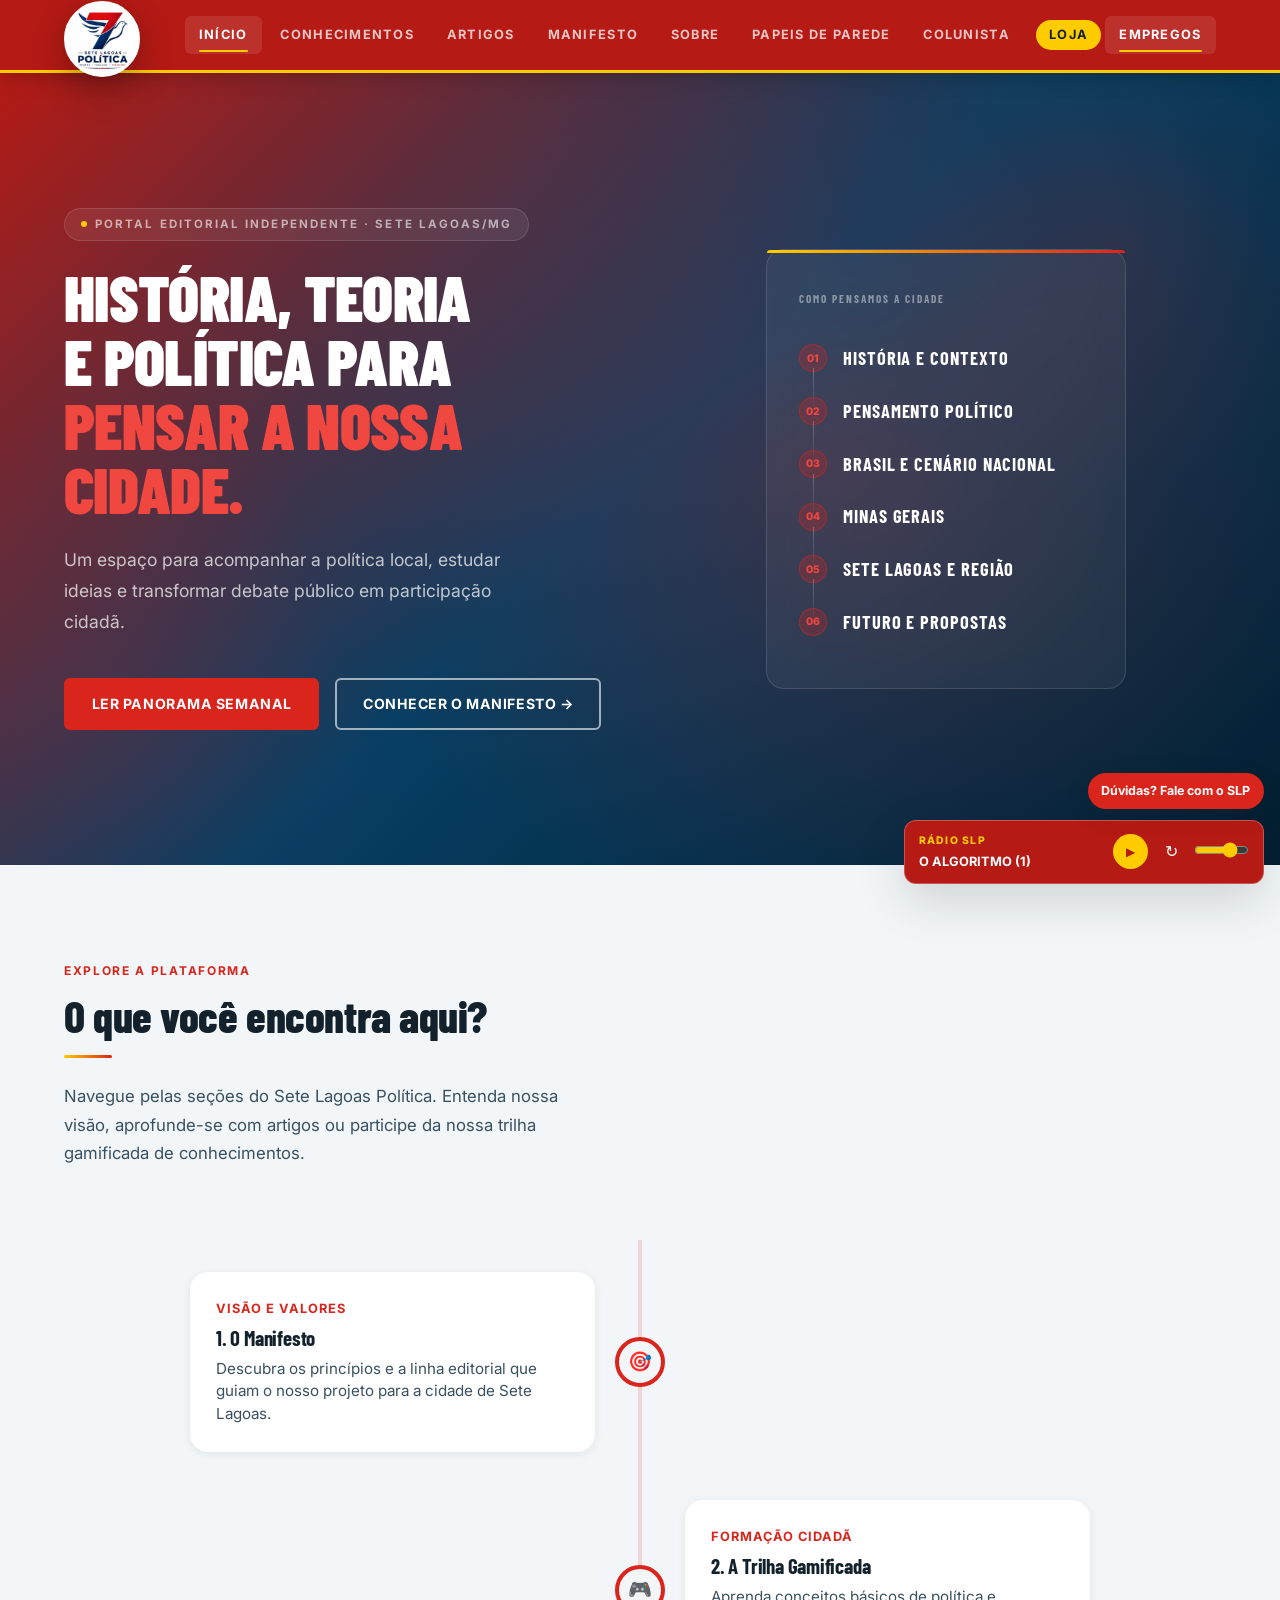
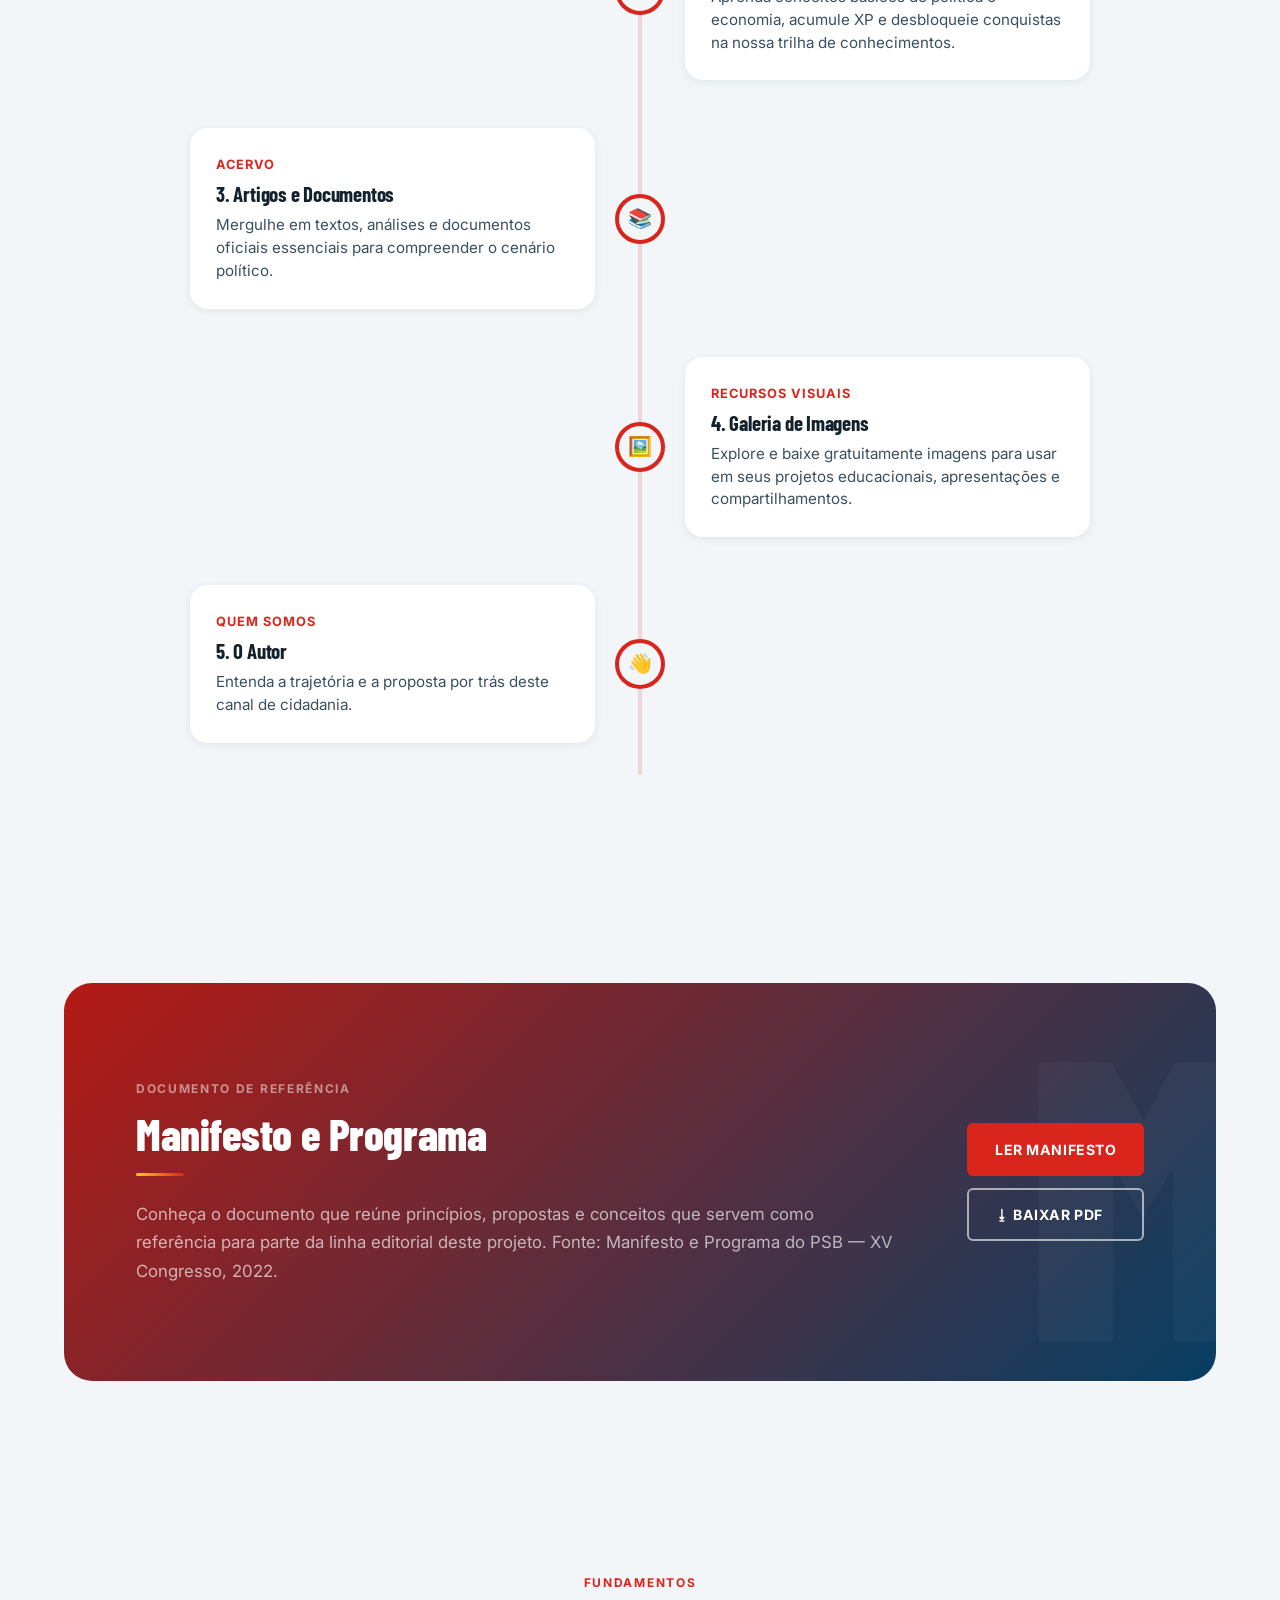
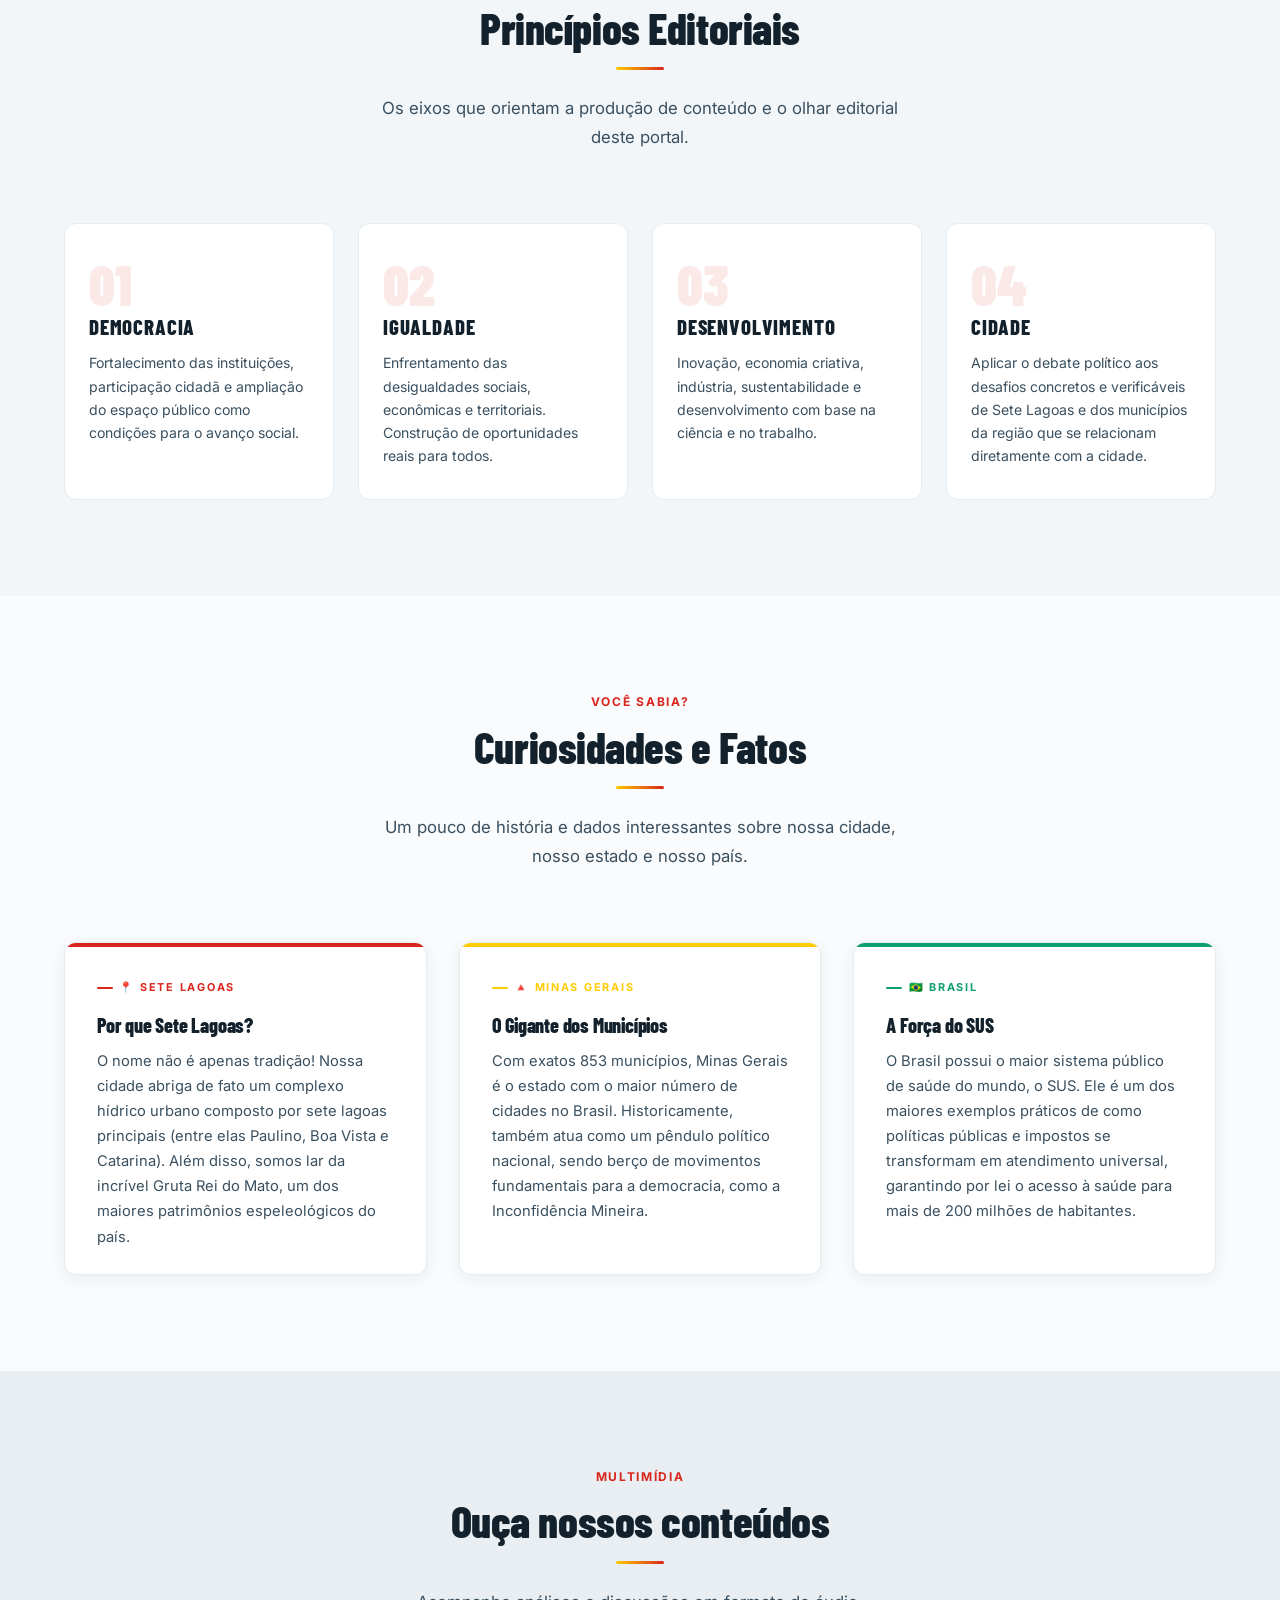
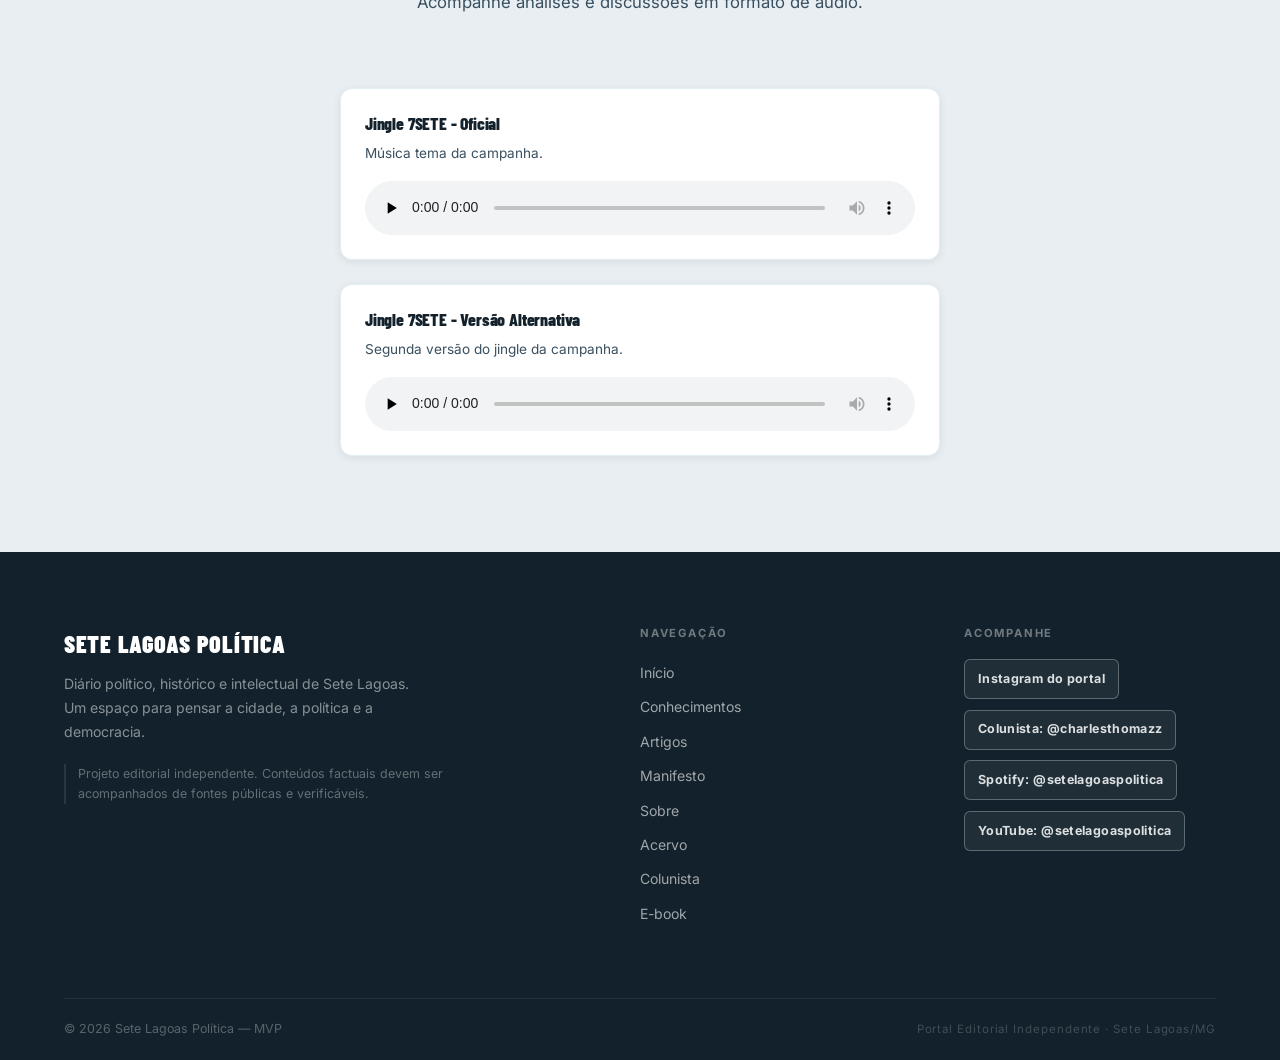
==== commit 1156cdb1: "botao" ====
--- a/index.html
+++ b/index.html
@@ -38,9 +38,12 @@
       <a href="artigos.html"   class="nav-link">Artigos</a>
       <a href="manifesto.html" class="nav-link">Manifesto</a>
       <a href="sobre.html"     class="nav-link">Sobre</a>
-      <a href="acervo.html"    class="nav-link">Acervo</a>
+      <a href="acervo.html"    class="nav-link">Papeis de parede</a>
       <a href="colunista.html" class="nav-link">Colunista</a>
-      <a href="ebook.html"     class="nav-link nav-colunista">E-book</a>
+      <a href="ebook.html"     class="nav-link nav-colunista">Loja</a>
+      <a href="https://setelagoasvagas.web.app/"     class="nav-link">Empregos</a>
+
+      
     </nav>
 
     <!-- Botão Hamburger -->
--- a/assets/css/style.css
+++ b/assets/css/style.css
@@ -2249,3 +2249,48 @@
     font-size: 0.75rem;
   }
 }
+
+/* Rádio e chat de dúvidas */
+.portal-radio {
+  position: fixed;
+  z-index: 1000;
+  right: 1rem;
+  bottom: 1rem;
+  display: flex;
+  align-items: center;
+  gap: 1rem;
+  width: min(360px, calc(100vw - 2rem));
+  padding: 0.7rem 0.85rem;
+  color: var(--branco);
+  background: var(--azul-escuro);
+  border: 1px solid rgba(255, 255, 255, .25);
+  border-radius: var(--radius-md);
+  box-shadow: var(--shadow-lg);
+}
+.portal-radio-info { min-width: 0; flex: 1; }
+.portal-radio-info span { display: block; color: var(--vermelho); font-size: .65rem; font-weight: 800; letter-spacing: .12em; text-transform: uppercase; }
+.portal-radio-info strong { display: block; overflow: hidden; margin-top: .1rem; font-size: .8rem; text-overflow: ellipsis; white-space: nowrap; }
+.portal-radio-actions { display: flex; align-items: center; gap: .35rem; }
+.portal-radio button { display: grid; width: 2.2rem; height: 2.2rem; place-items: center; color: var(--branco); background: transparent; border: 0; border-radius: 50%; cursor: pointer; font-size: 1rem; }
+.portal-radio .portal-radio-play { color: var(--azul-escuro); background: var(--vermelho); font-size: .75rem; }
+.portal-radio-volume input { width: 55px; accent-color: var(--vermelho); cursor: pointer; }
+.portal-chat { position: fixed; z-index: 1001; right: 1rem; bottom: 5.7rem; }
+.portal-chat-toggle { padding: .65rem .85rem; color: var(--branco); background: var(--azul); border: 0; border-radius: 99px; box-shadow: var(--shadow-md); cursor: pointer; font: 700 .78rem var(--font-corpo); }
+.portal-chat-panel { width: min(370px, calc(100vw - 2rem)); margin-bottom: .55rem; overflow: hidden; background: var(--card-bg); border: 1px solid var(--borda); border-radius: var(--radius-md); box-shadow: var(--shadow-lg); }
+.portal-chat-panel header { display: flex; align-items: center; justify-content: space-between; padding: .85rem 1rem; color: var(--branco); background: var(--azul-escuro); }
+.portal-chat-close { color: var(--branco); background: transparent; border: 0; cursor: pointer; font-size: 1.5rem; }
+.portal-chat-messages { display: flex; flex-direction: column; gap: .55rem; max-height: 190px; padding: .8rem; overflow-y: auto; }
+.portal-chat-messages p { width: fit-content; max-width: 100%; padding: .55rem .65rem; color: var(--texto); background: var(--fundo-2); border-radius: .5rem; font-size: .78rem; line-height: 1.4; }
+.portal-chat-messages .portal-chat-user { align-self: flex-end; color: var(--branco); background: var(--azul); }
+.portal-chat-messages .portal-chat-reply { background: var(--fundo); }
+.portal-chat-reply a { display: inline-block; margin-top: .25rem; font-weight: 700; }
+.portal-chat-options { display: flex; flex-wrap: wrap; gap: .35rem; padding: 0 .8rem .8rem; }
+.portal-chat-options button { padding: .32rem .45rem; color: var(--azul-escuro); background: var(--fundo); border: 1px solid var(--borda); border-radius: 99px; cursor: pointer; font: 600 .68rem var(--font-corpo); text-align: left; }
+.portal-chat-options button:hover { color: var(--branco); background: var(--azul); border-color: var(--azul); }
+
+@media (max-width: 600px) {
+  .portal-radio { right: .75rem; bottom: .75rem; width: calc(100vw - 1.5rem); }
+  .portal-chat { right: .75rem; bottom: 5.5rem; }
+  .portal-chat-panel { width: calc(100vw - 1.5rem); }
+  .portal-radio-volume input { width: 40px; }
+}
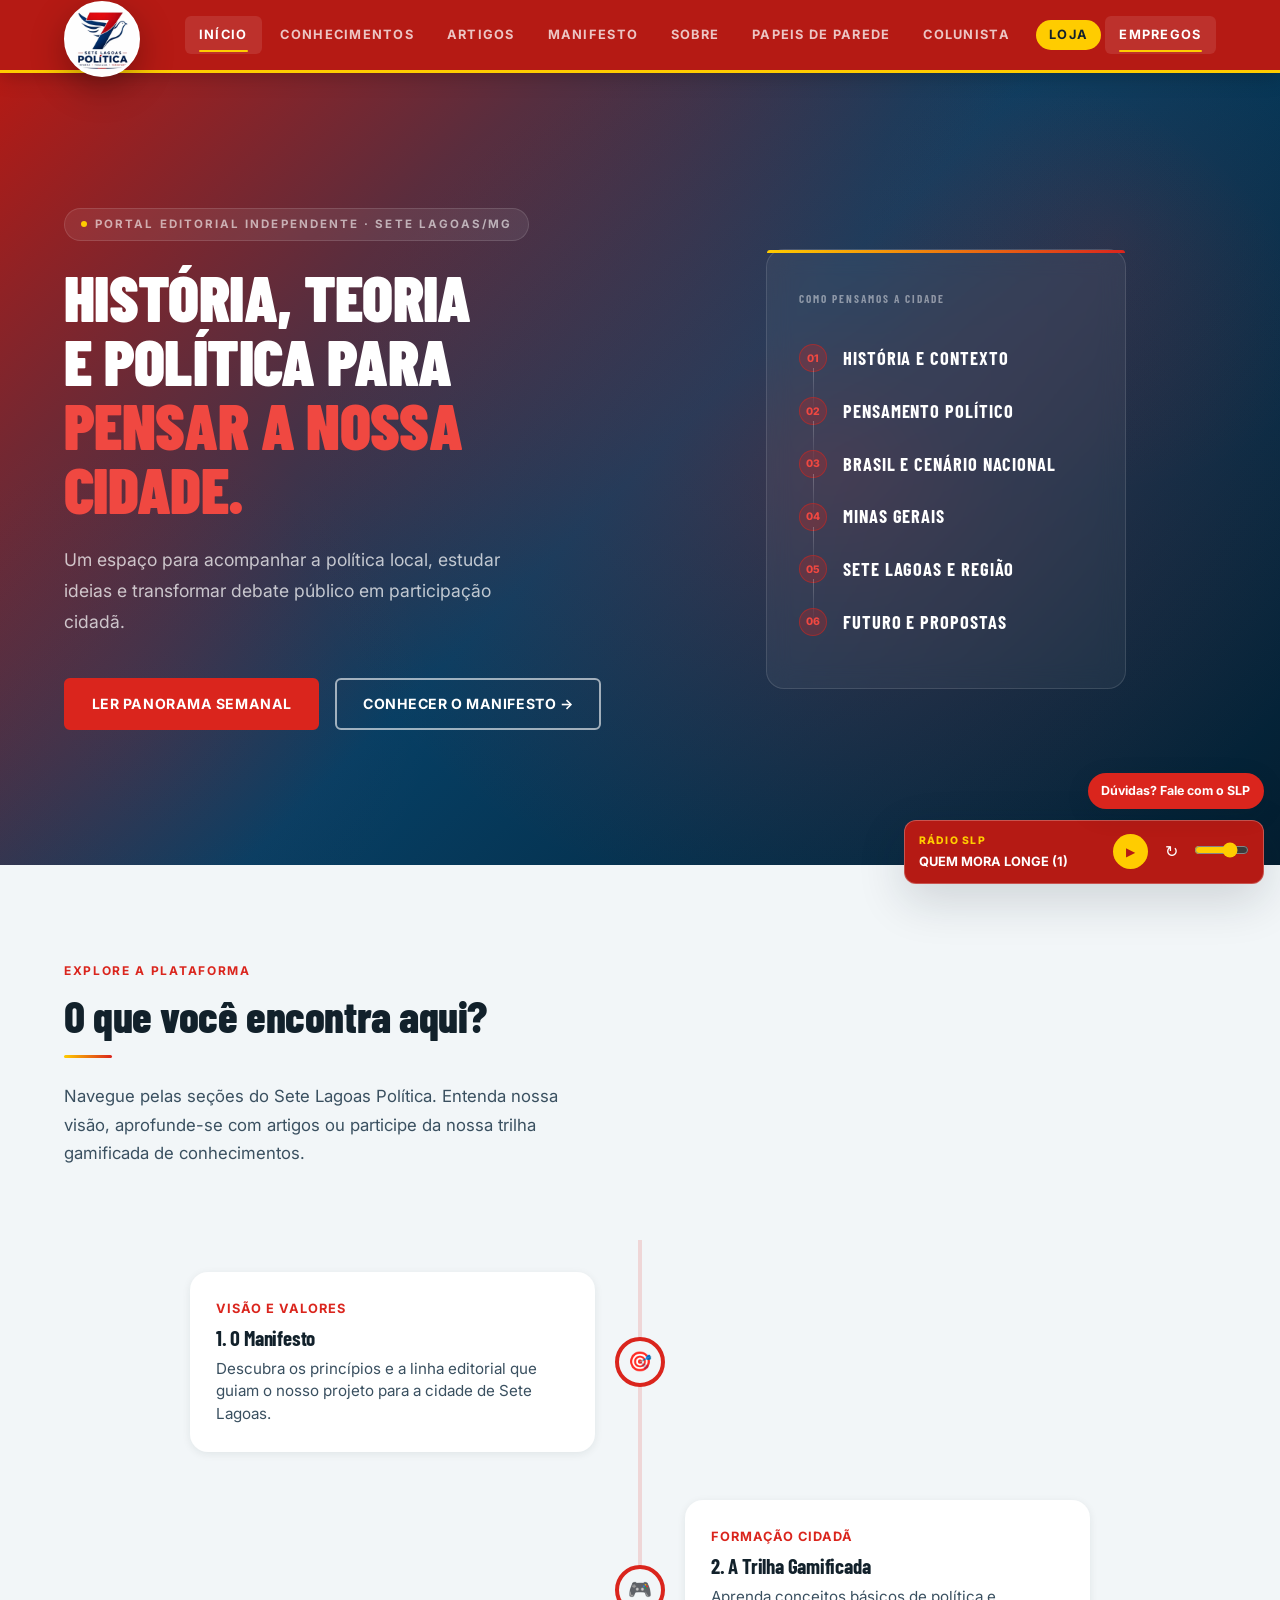
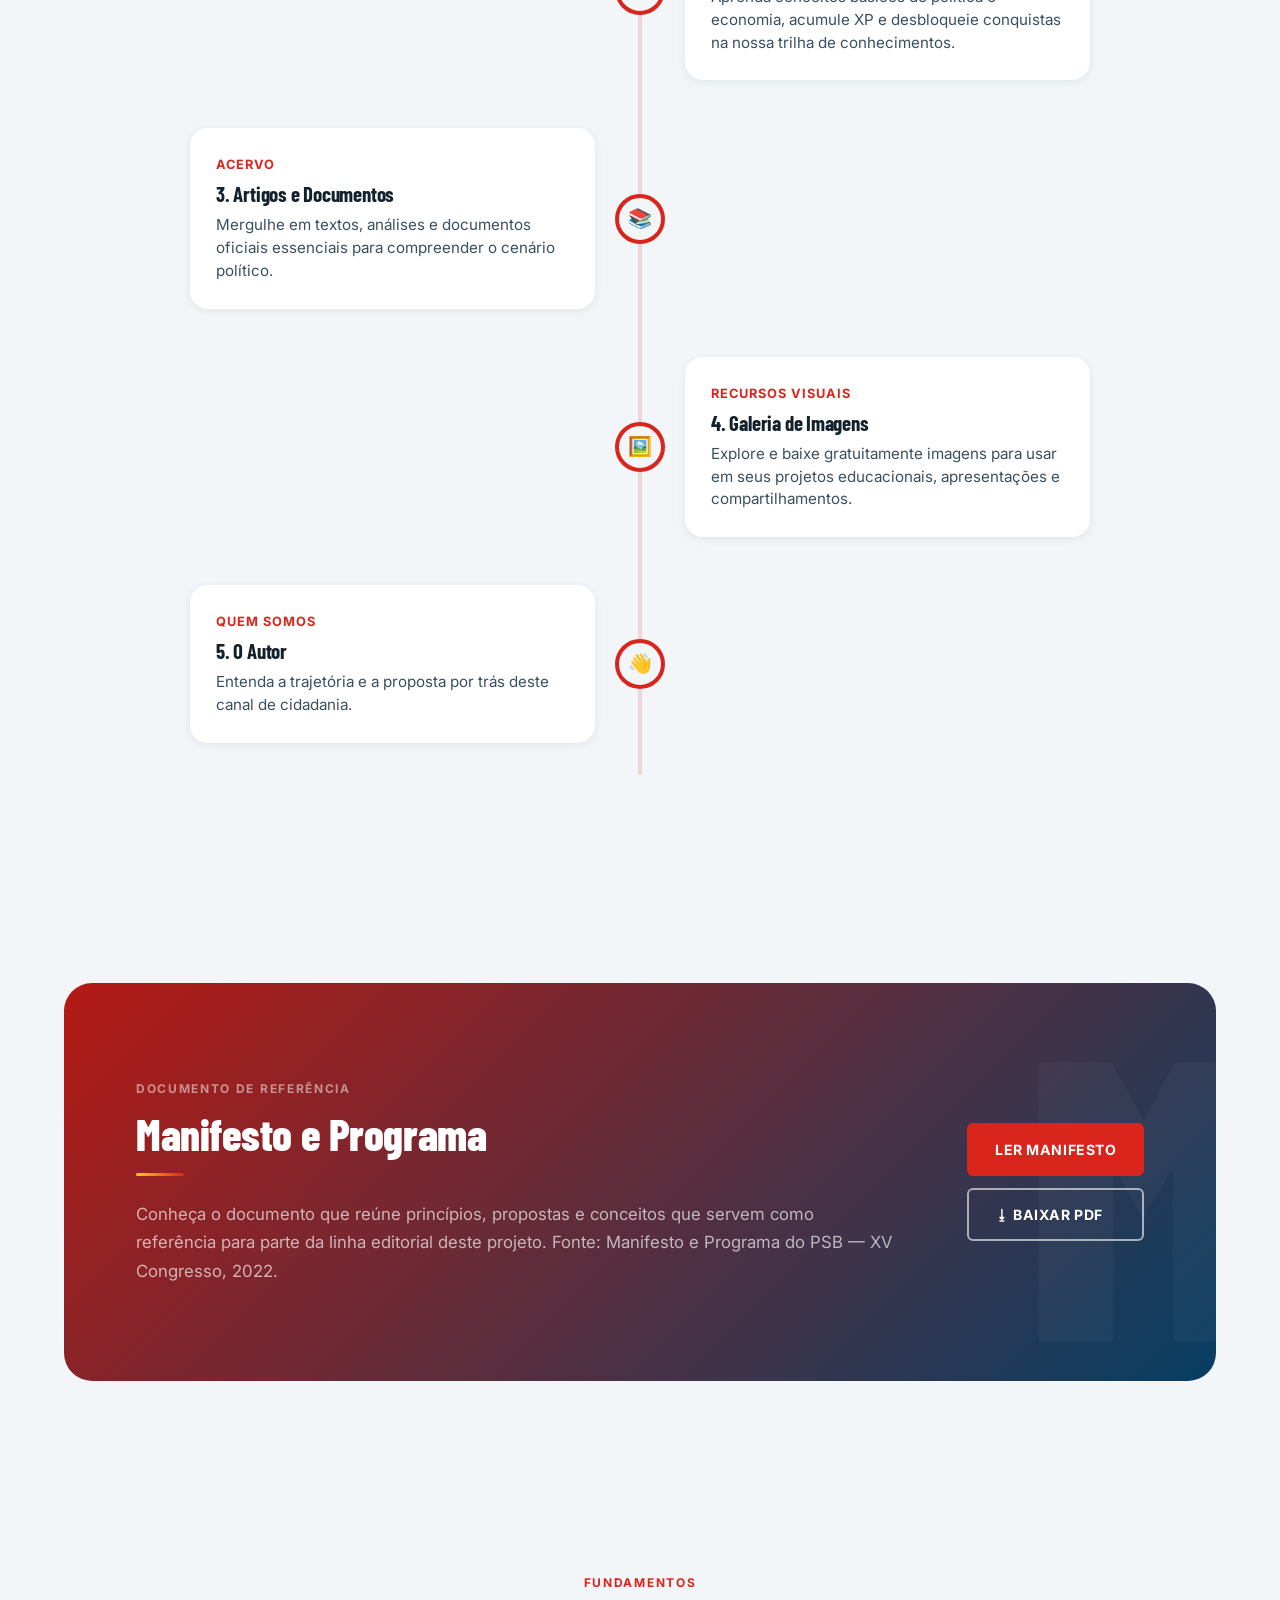
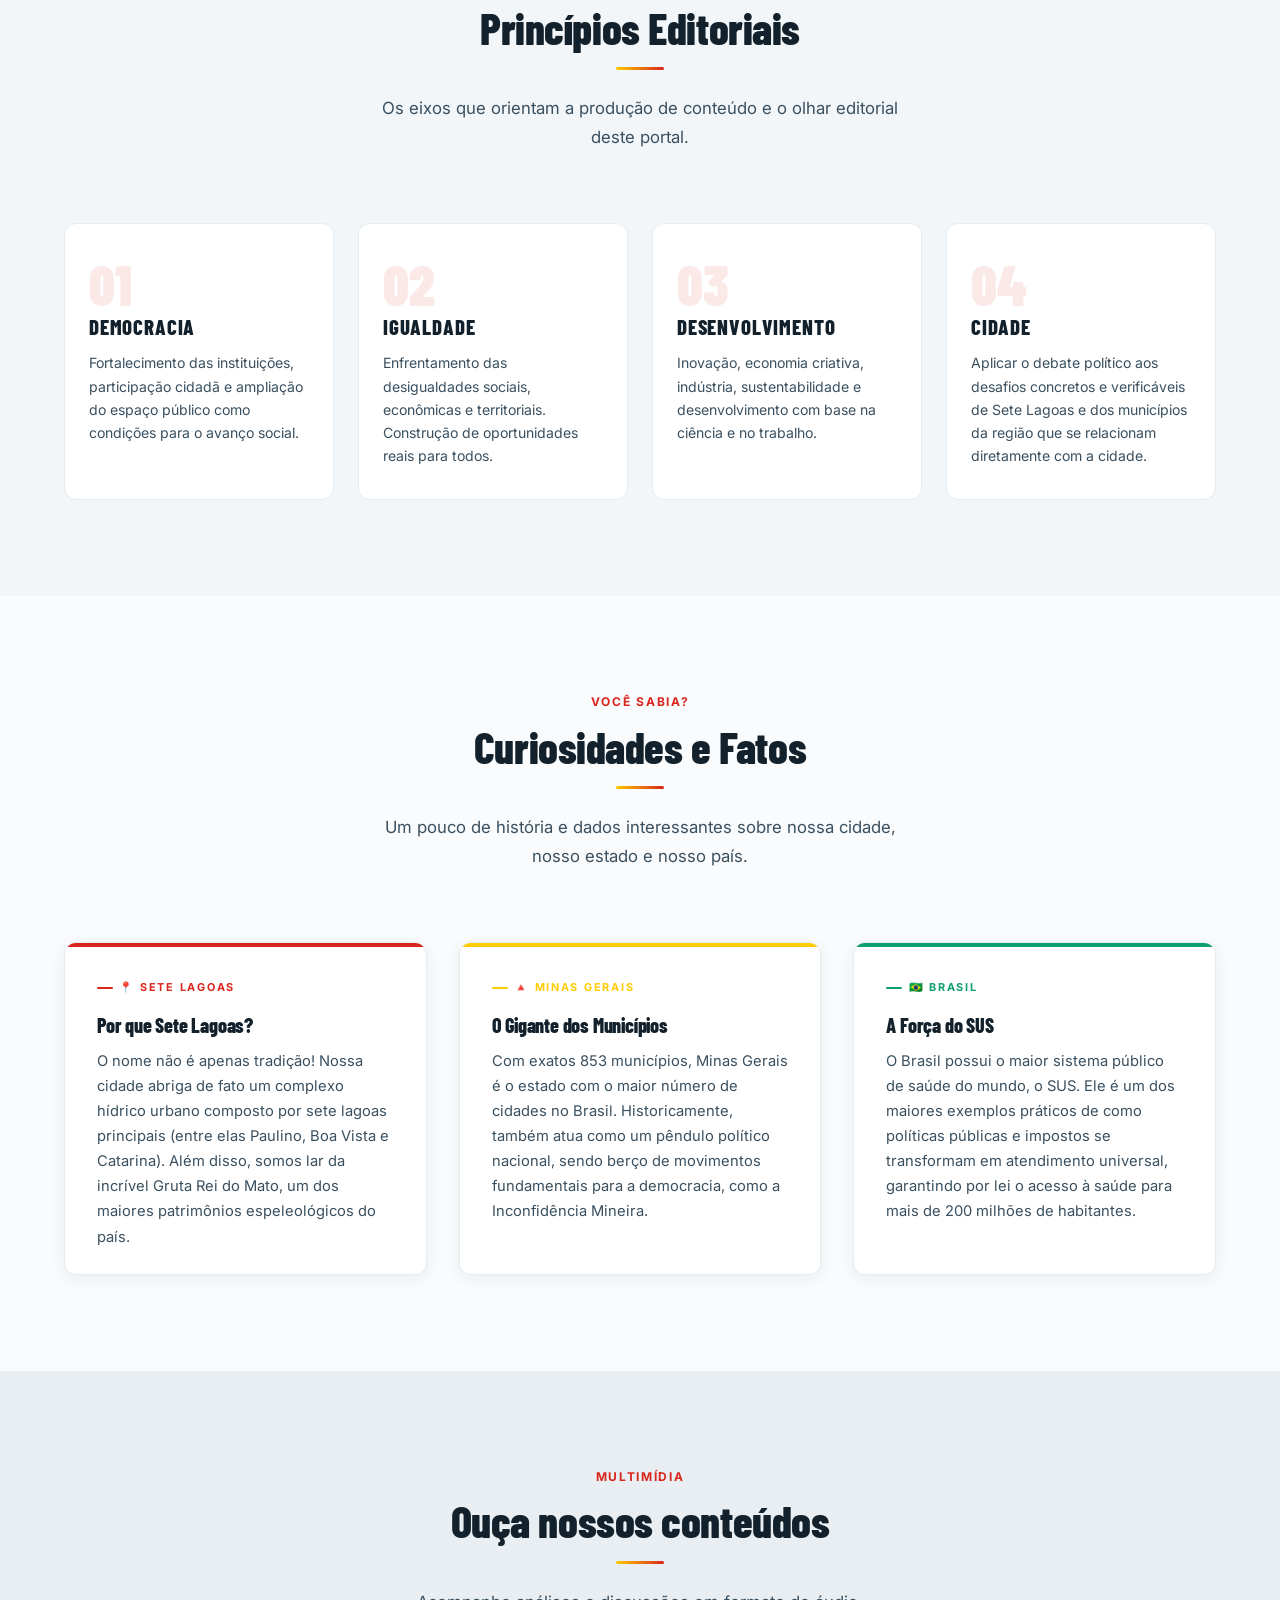
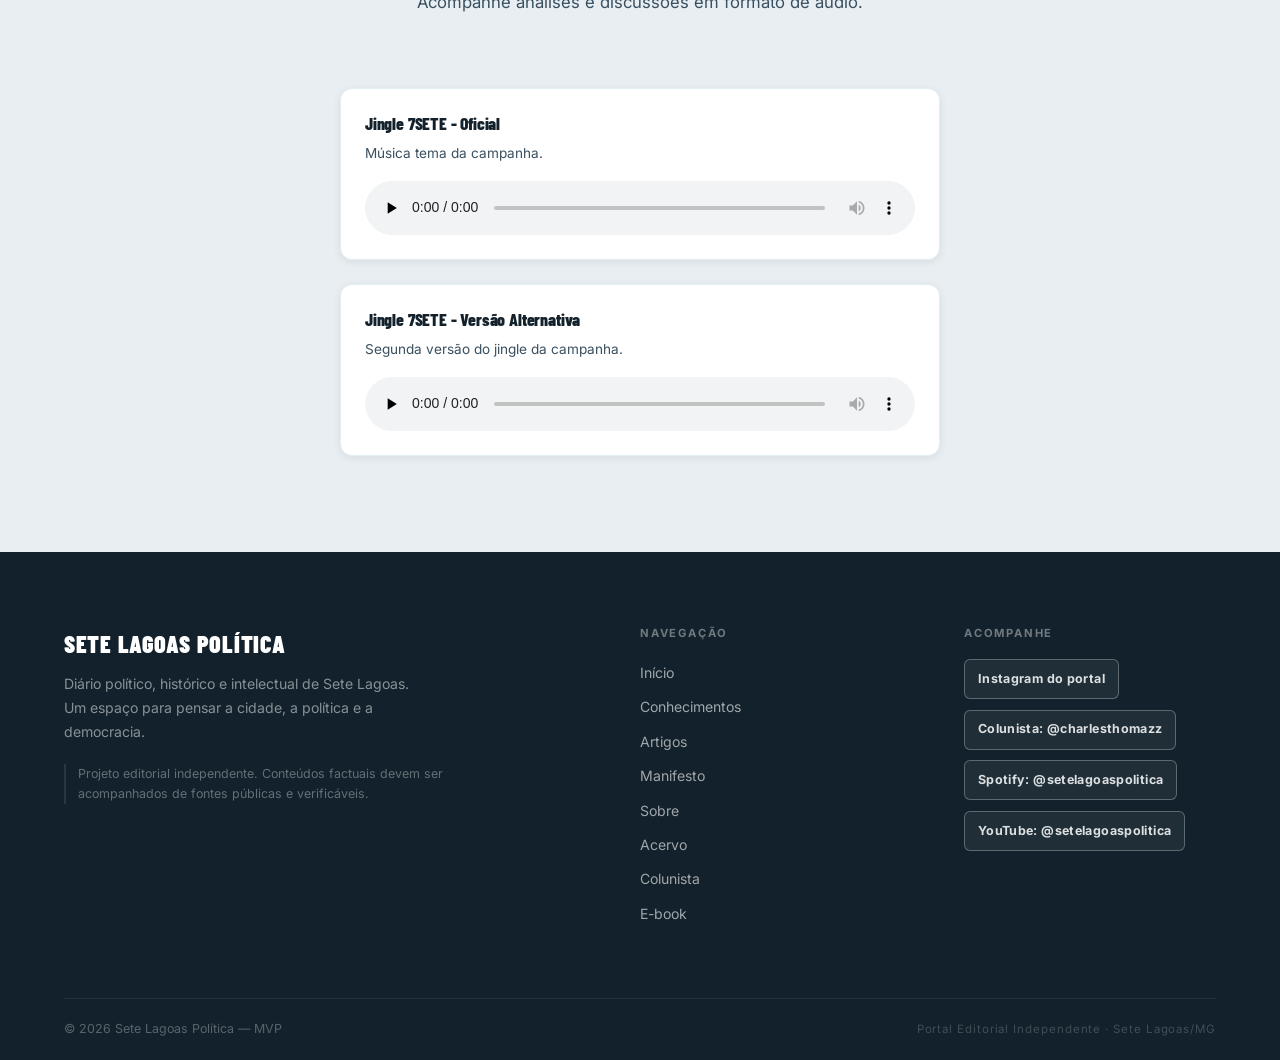
==== commit d289a737: "google tag" ====
--- a/index.html
+++ b/index.html
@@ -15,6 +15,17 @@
   <link rel="preconnect" href="https://fonts.gstatic.com" crossorigin />
   <link href="https://fonts.googleapis.com/css2?family=Inter:wght@400;500;600;700;800;900&family=Barlow+Condensed:wght@500;700;800;900&display=swap" rel="stylesheet" />
 </head>
+
+
+<!-- Google tag (gtag.js) -->
+<script async src="https://www.googletagmanager.com/gtag/js?id=G-BEQS5TKLXB"></script>
+<script>
+  window.dataLayer = window.dataLayer || [];
+  function gtag(){dataLayer.push(arguments);}
+  gtag('js', new Date());
+
+  gtag('config', 'G-BEQS5TKLXB');
+</script>
 <body>
 
 <!-- Barra de progresso de leitura -->
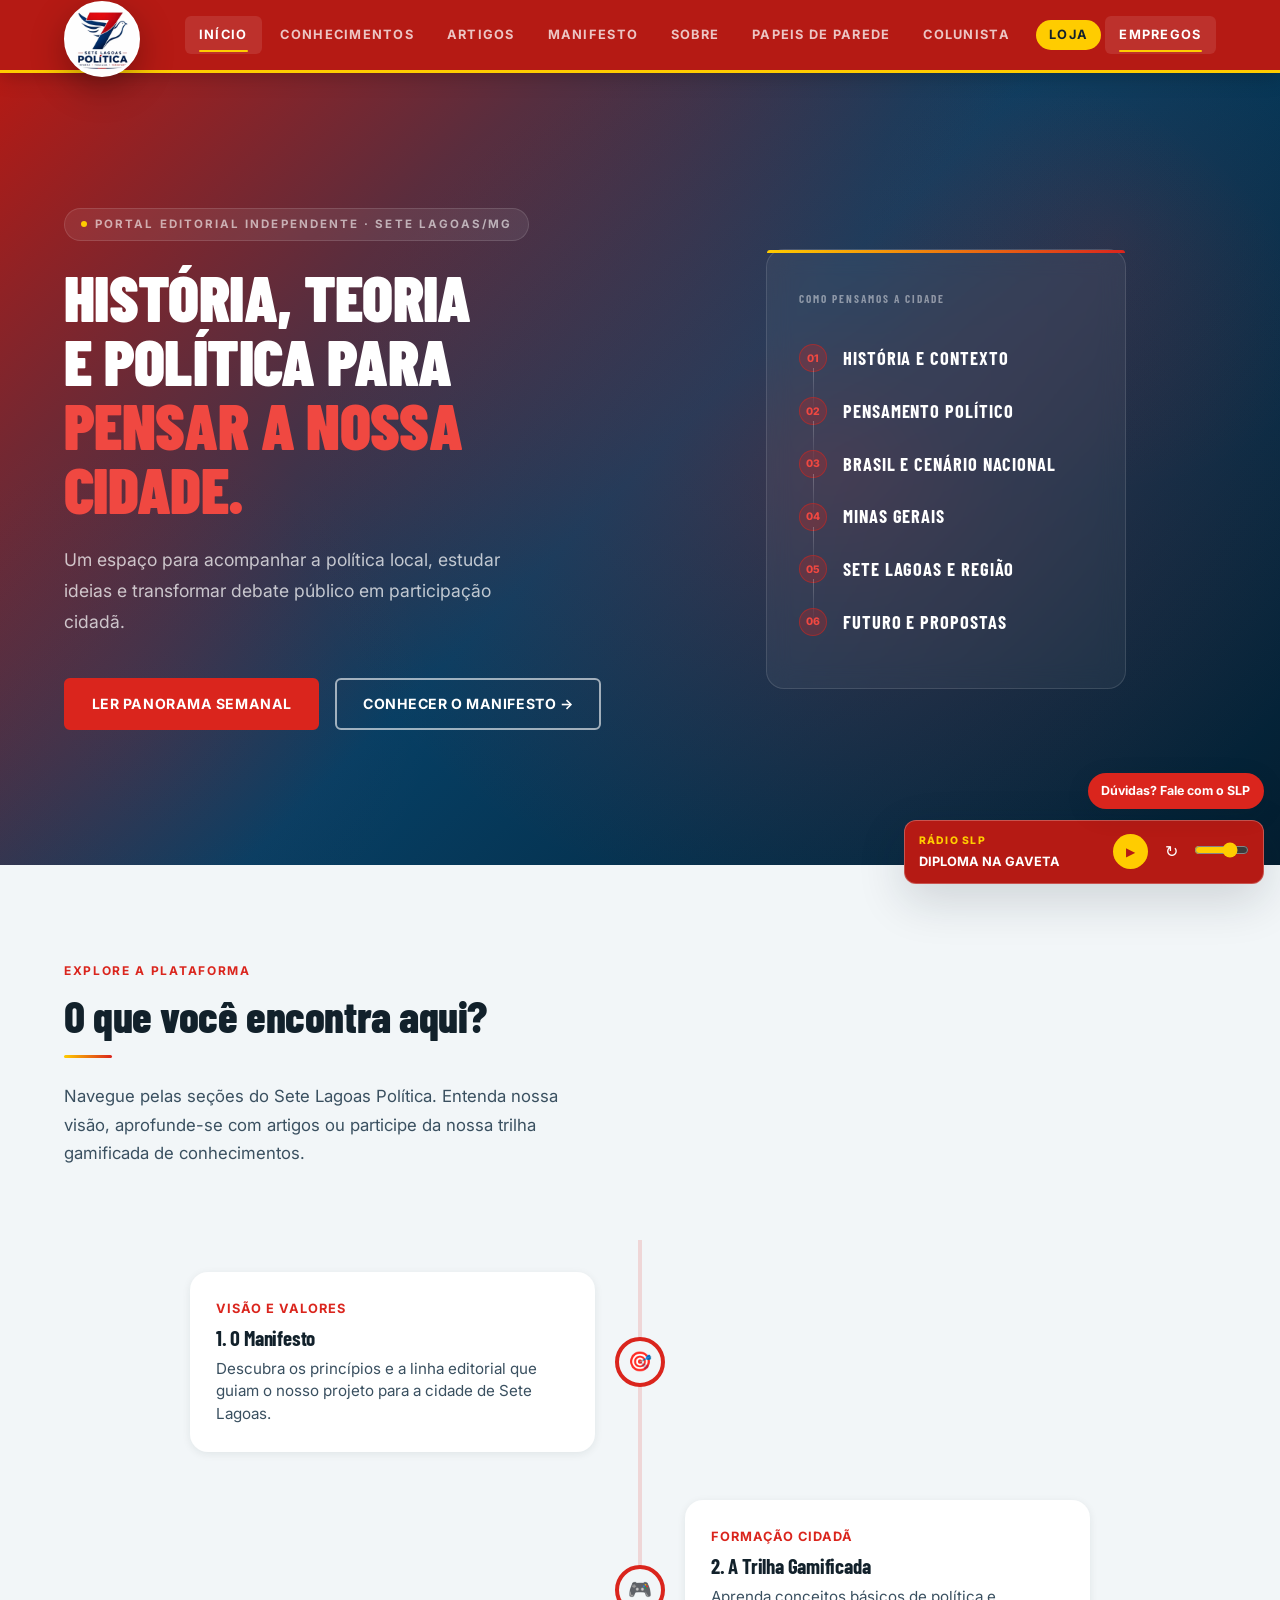
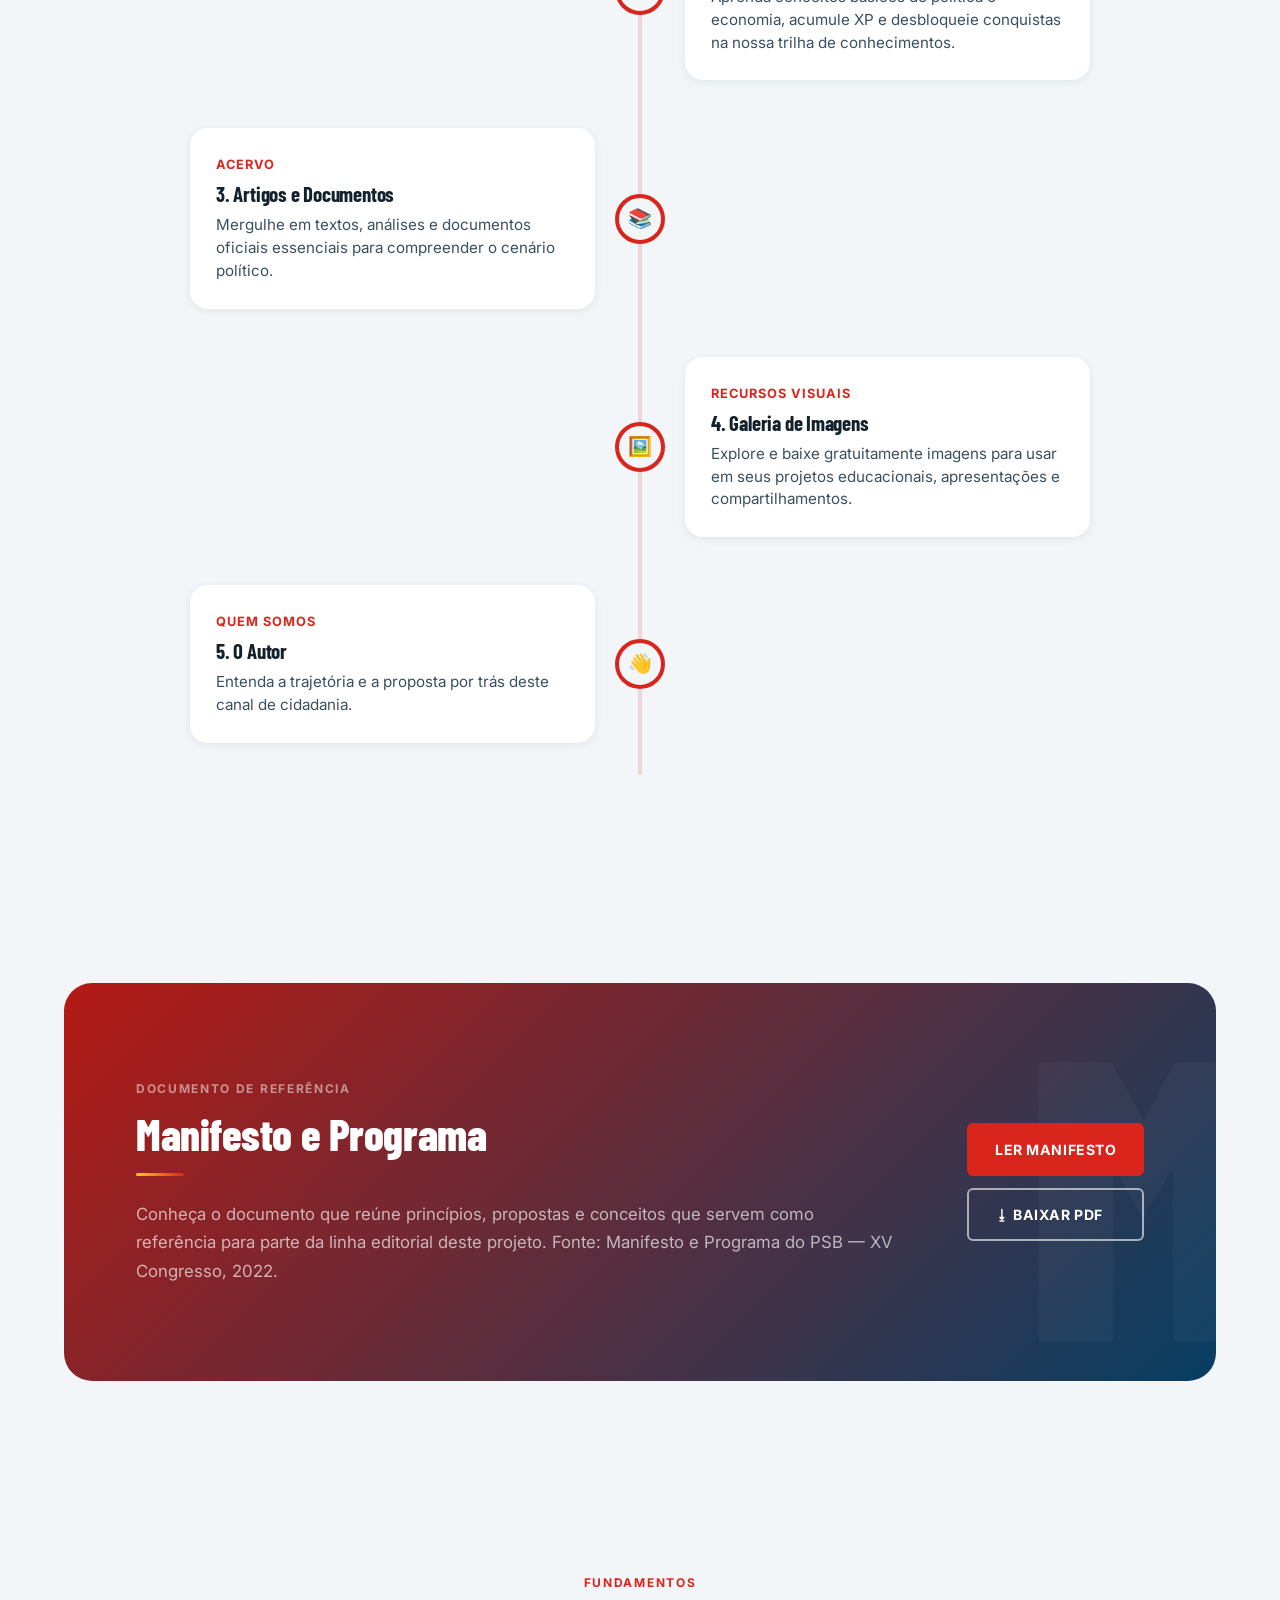
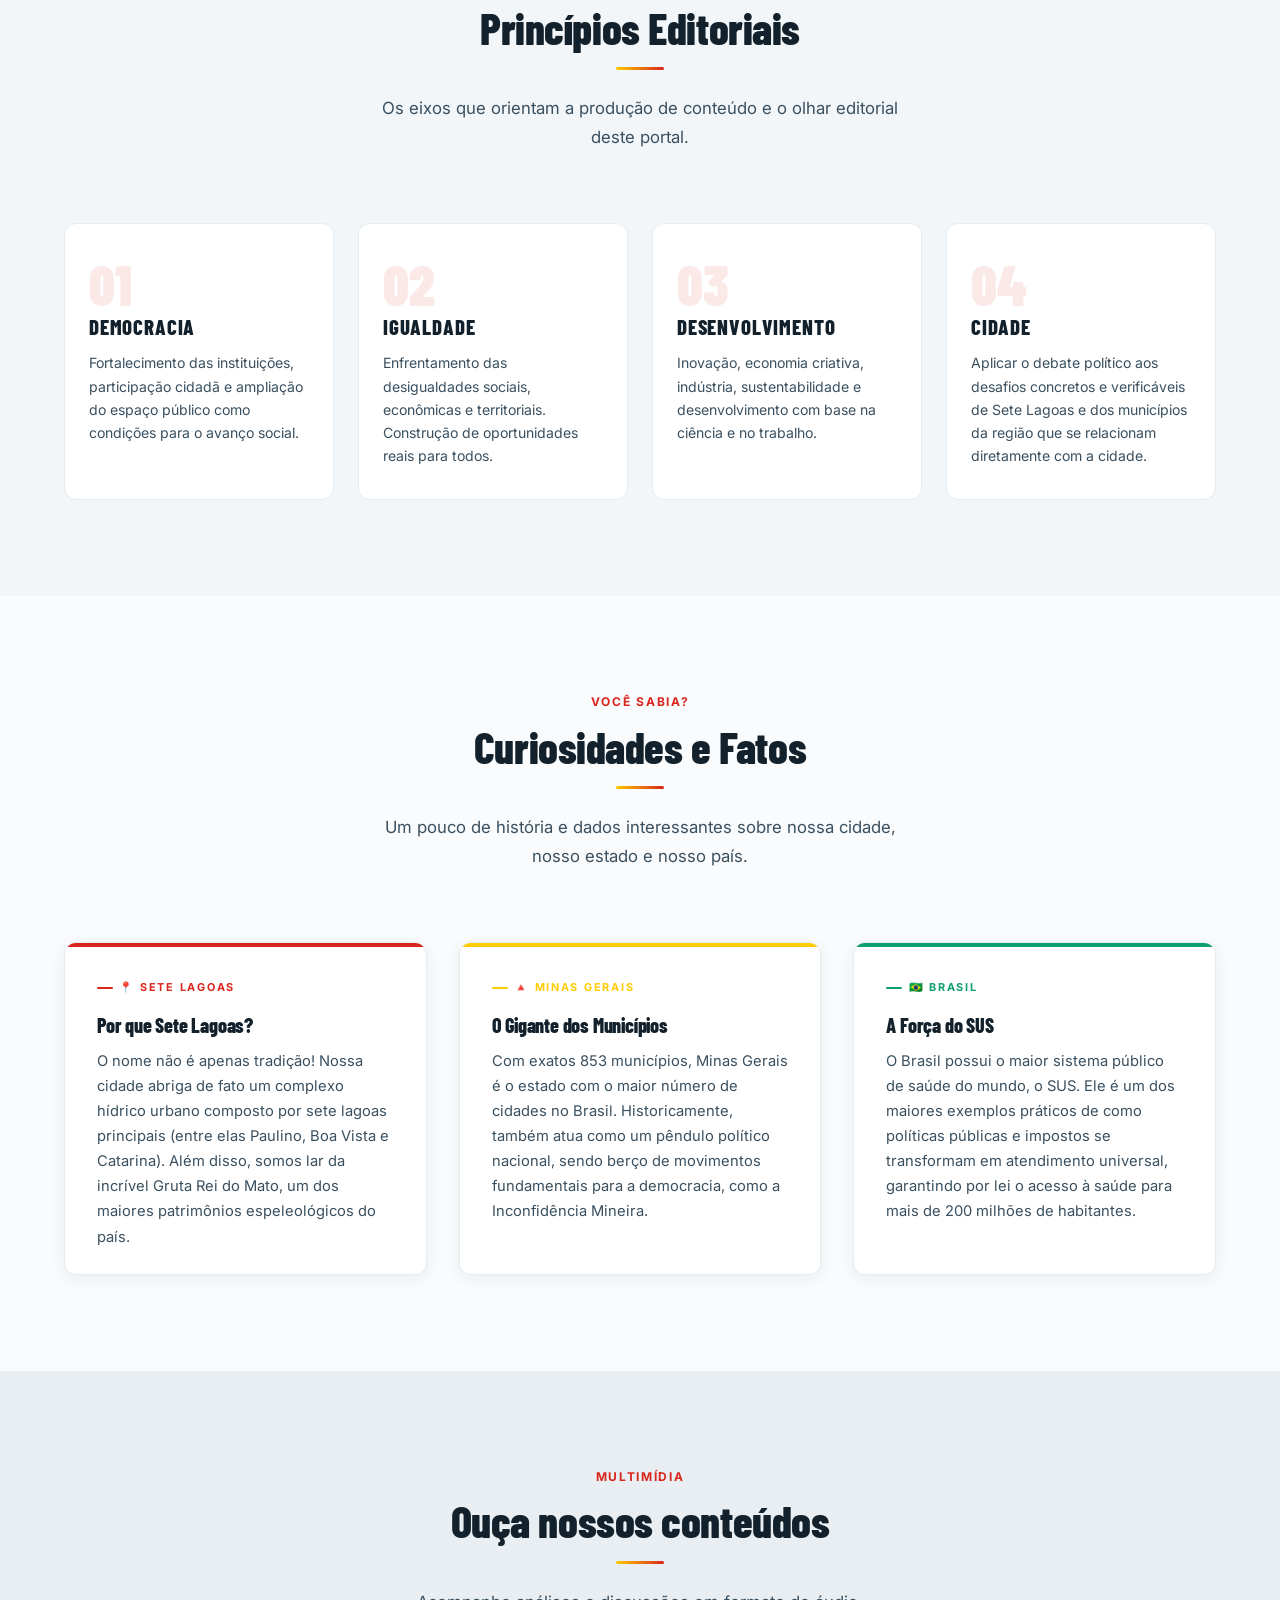
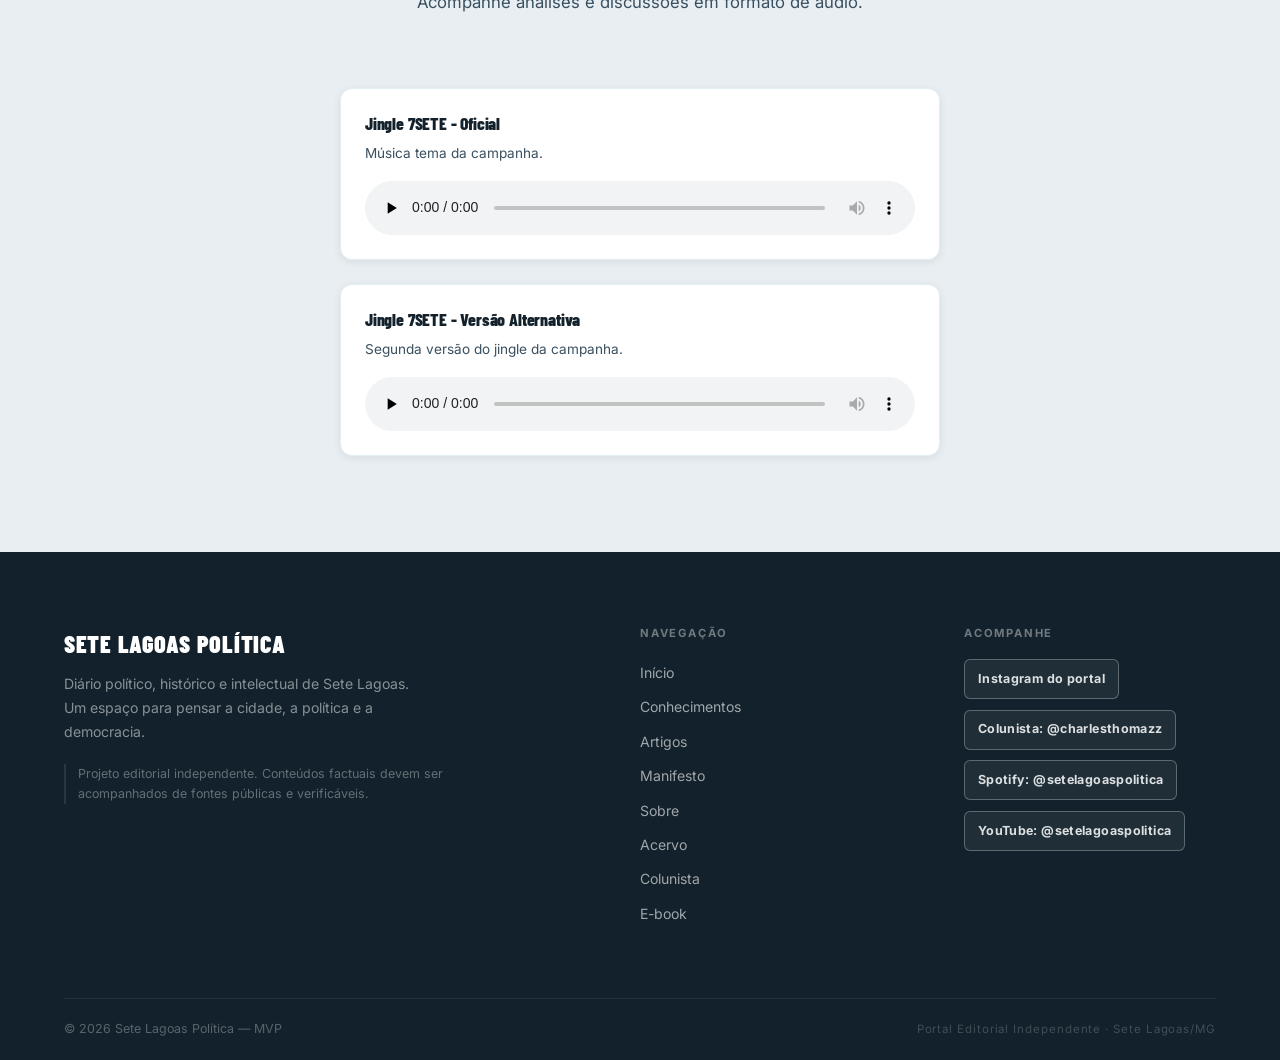
==== commit f1b057a0: "update article" ====
--- a/index.html
+++ b/index.html
@@ -82,6 +82,8 @@
     <a href="acervo.html"    class="mobile-nav-link">Acervo</a>
     <a href="colunista.html" class="mobile-nav-link">Colunista</a>
     <a href="ebook.html"     class="mobile-nav-link">E-book</a>
+    <a href="https://setelagoasvagas.web.app/"     class="nav-link">Empregos</a>
+
   </nav>
 </header>
 
